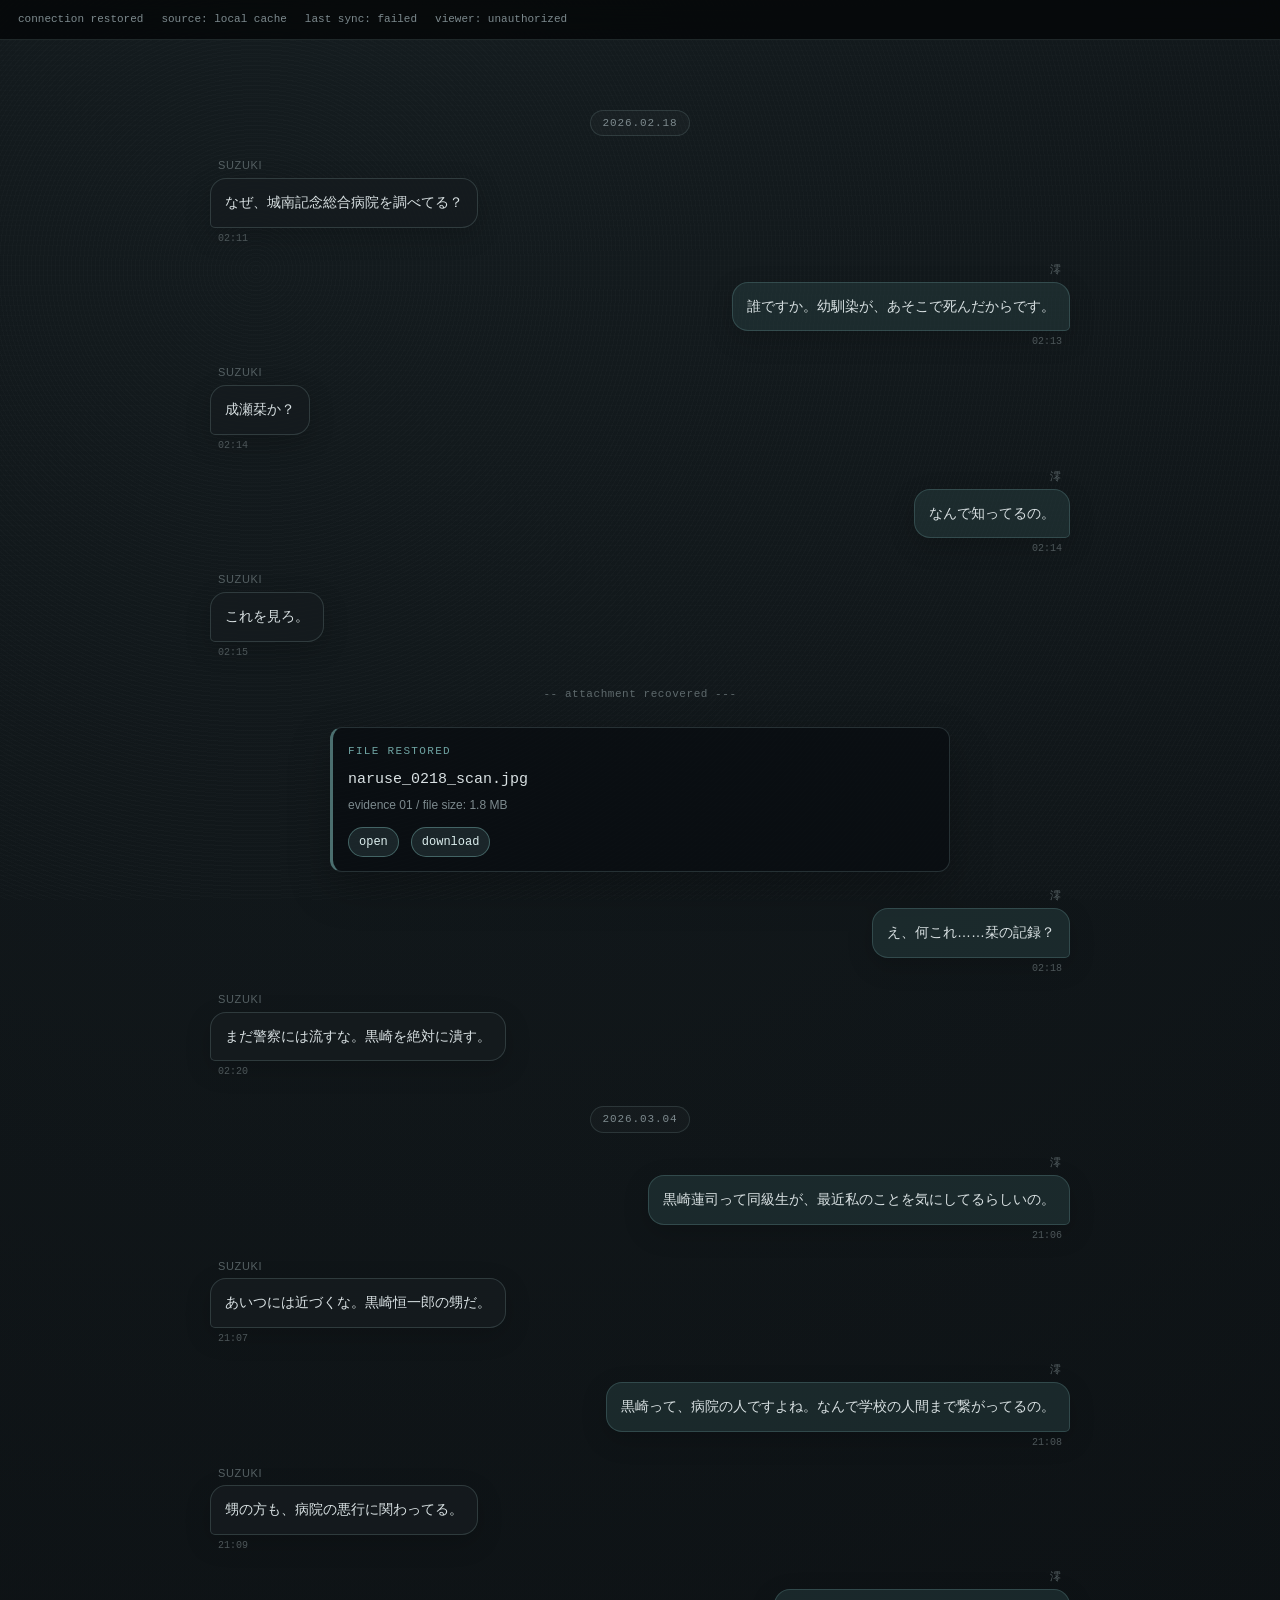
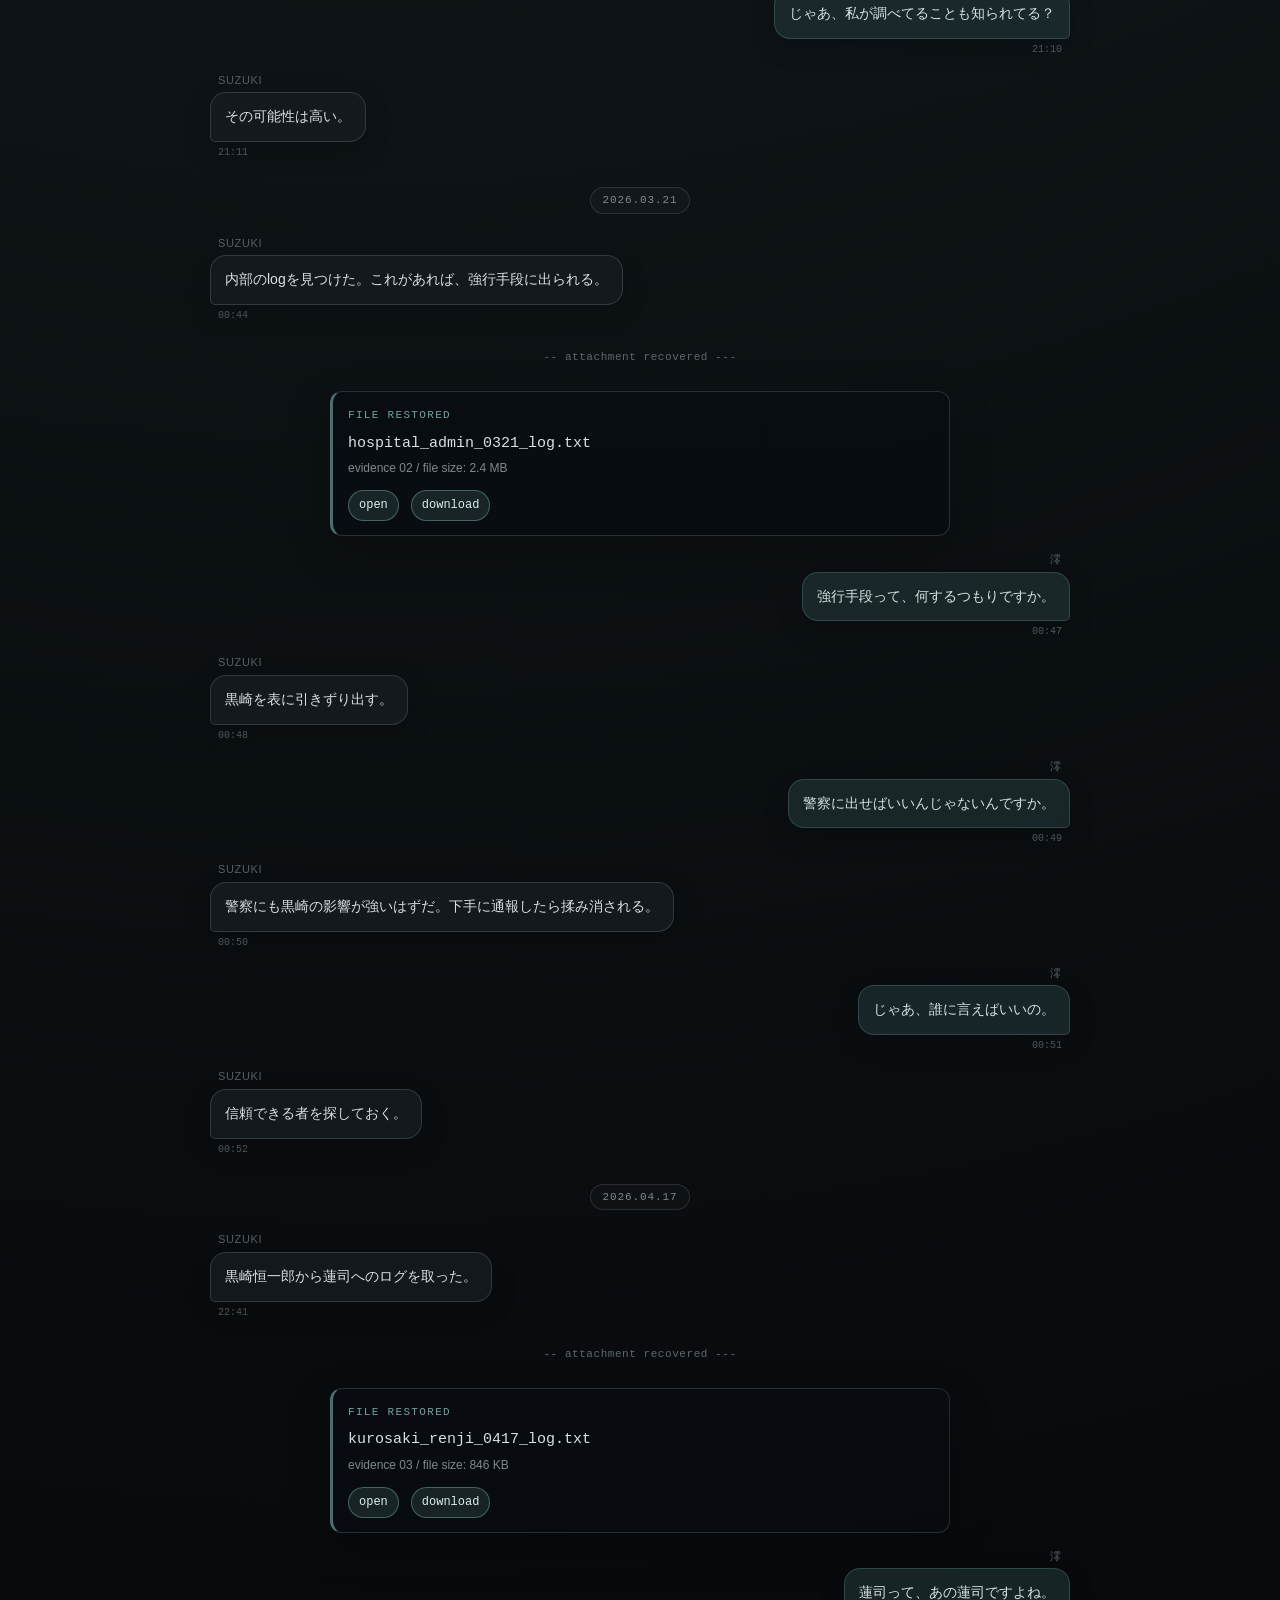
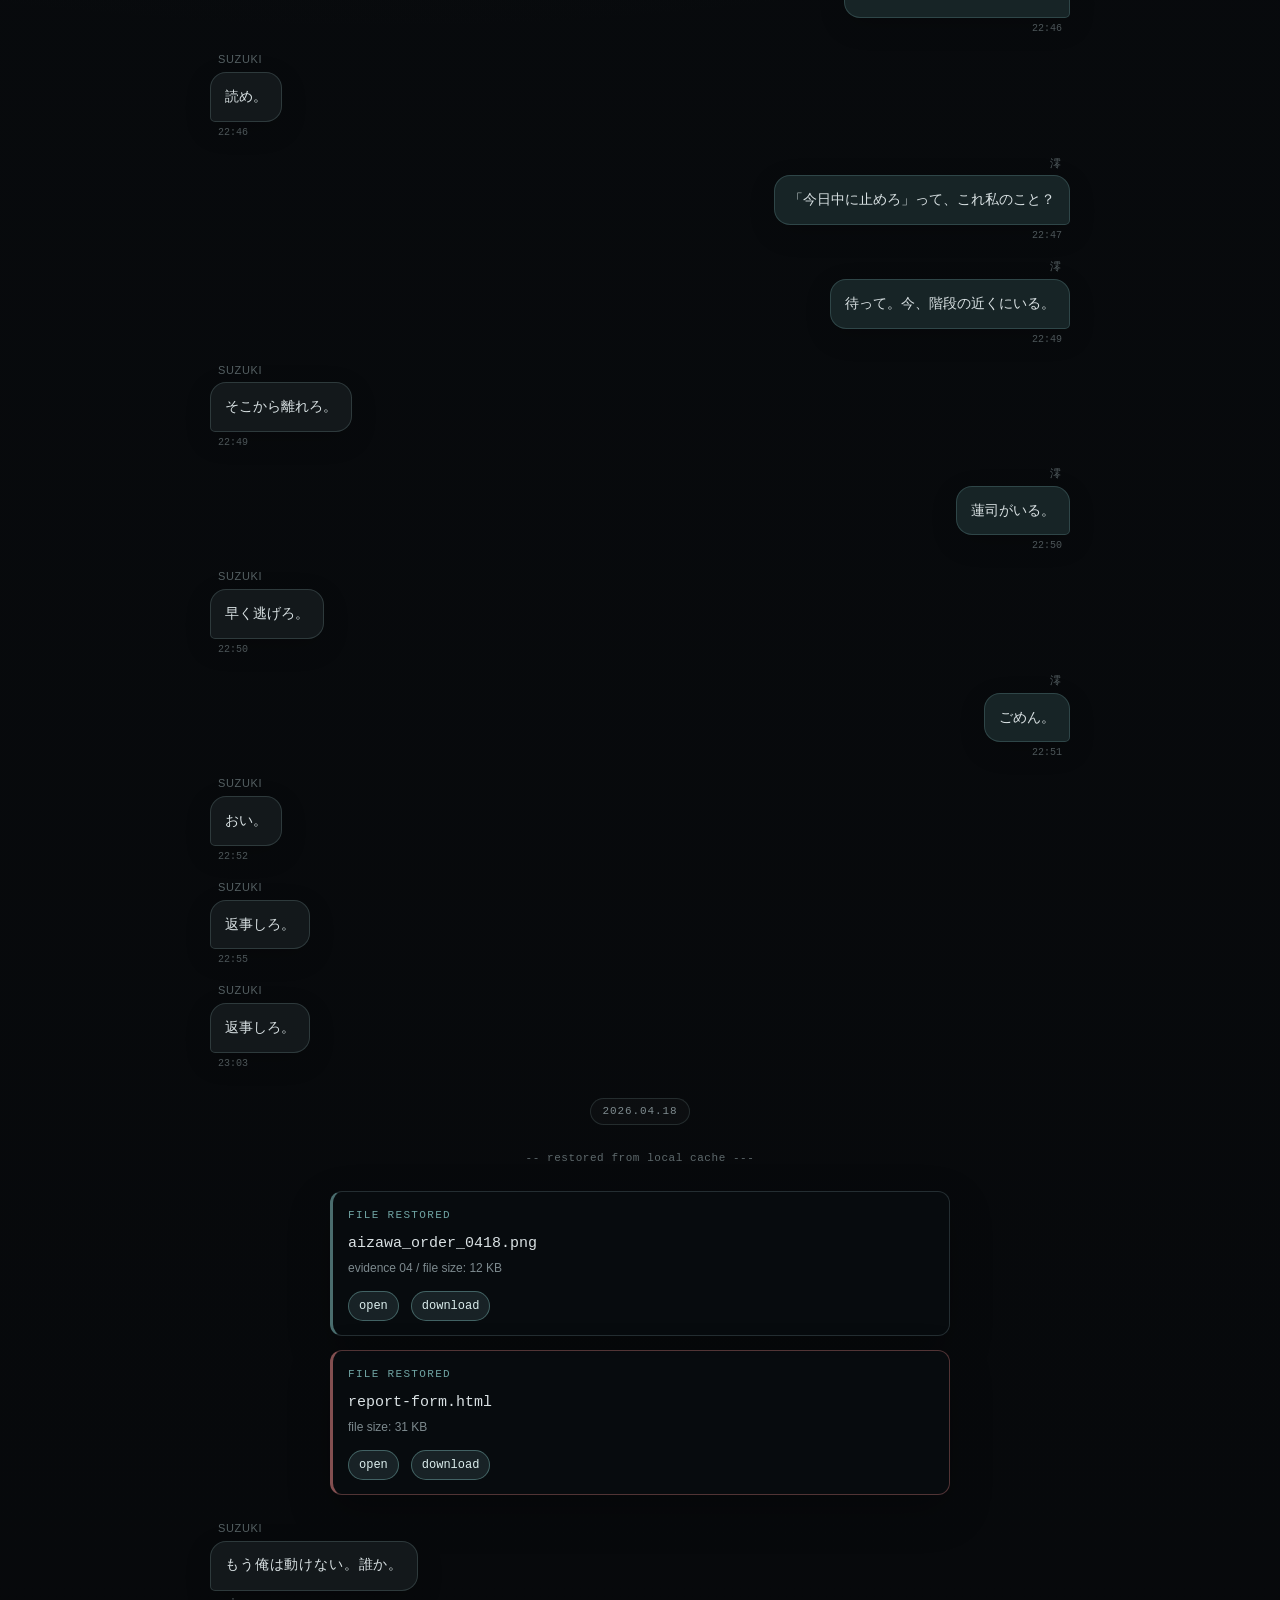
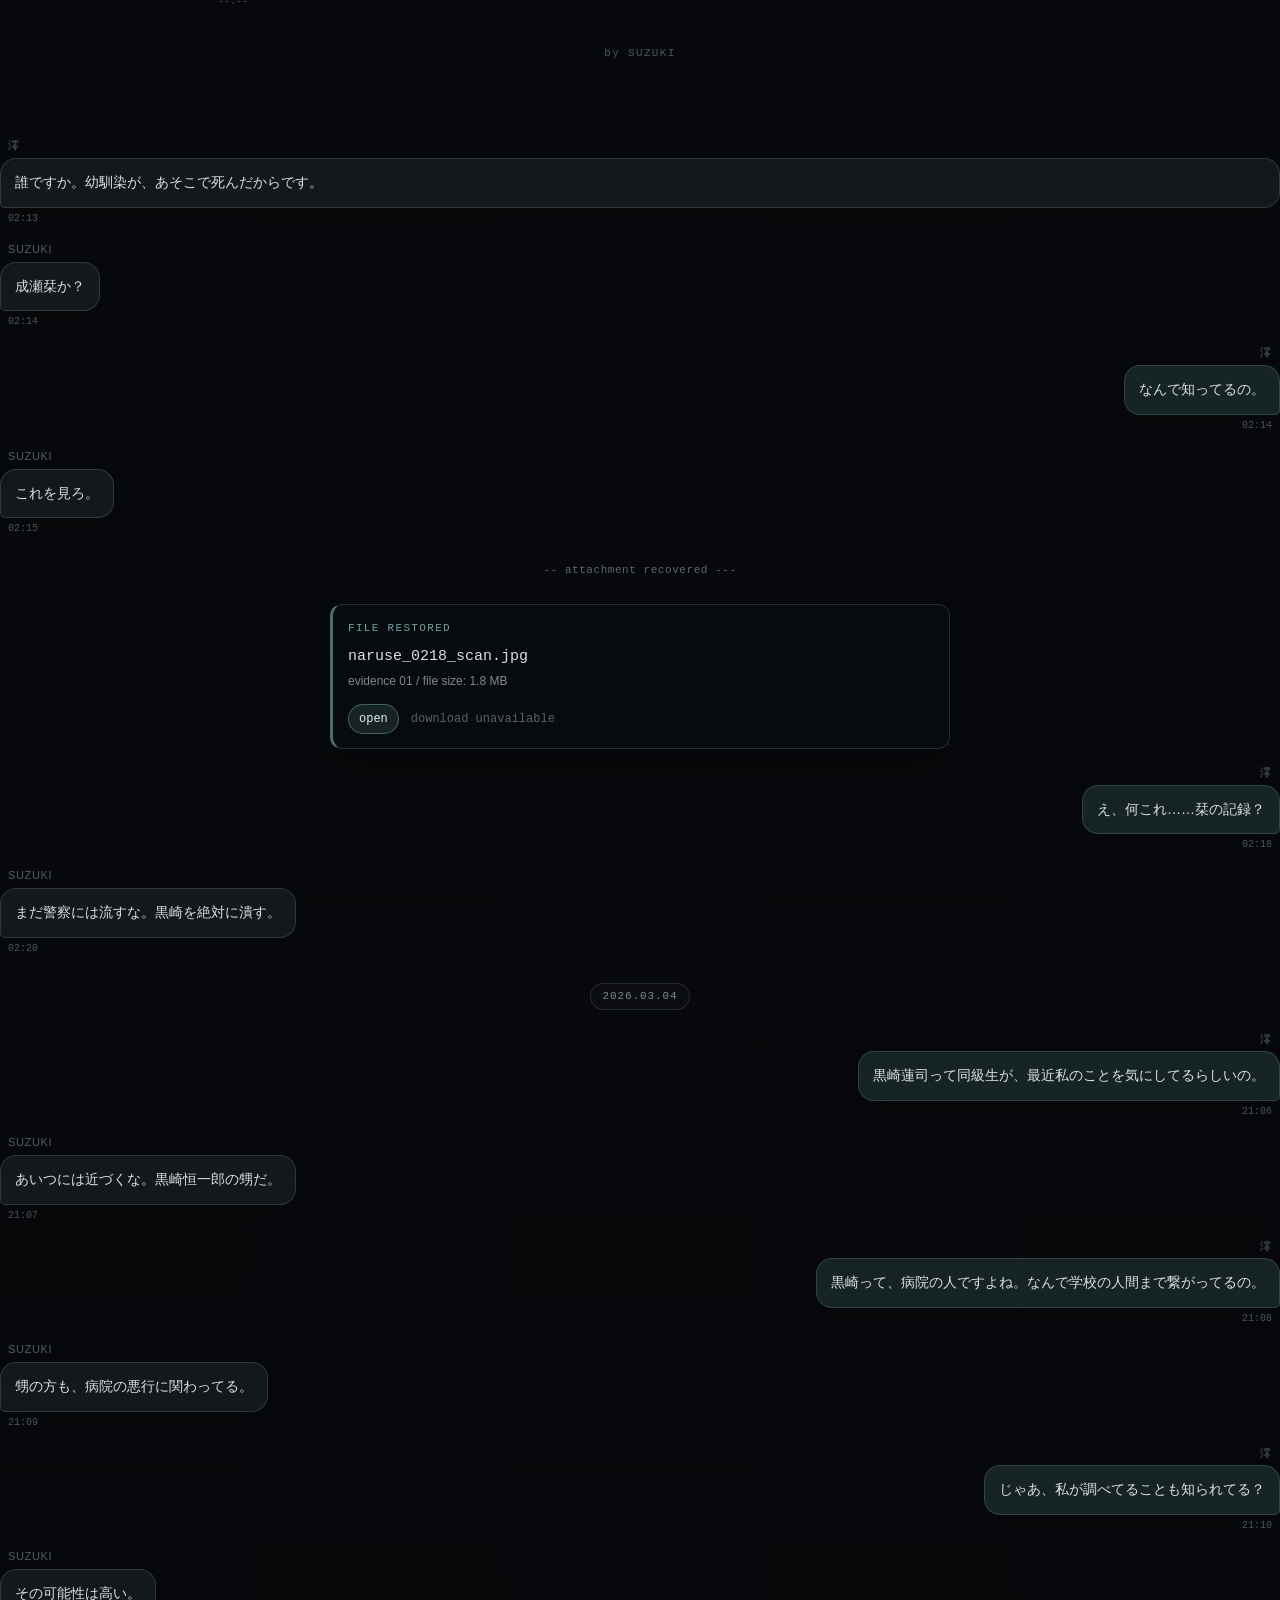
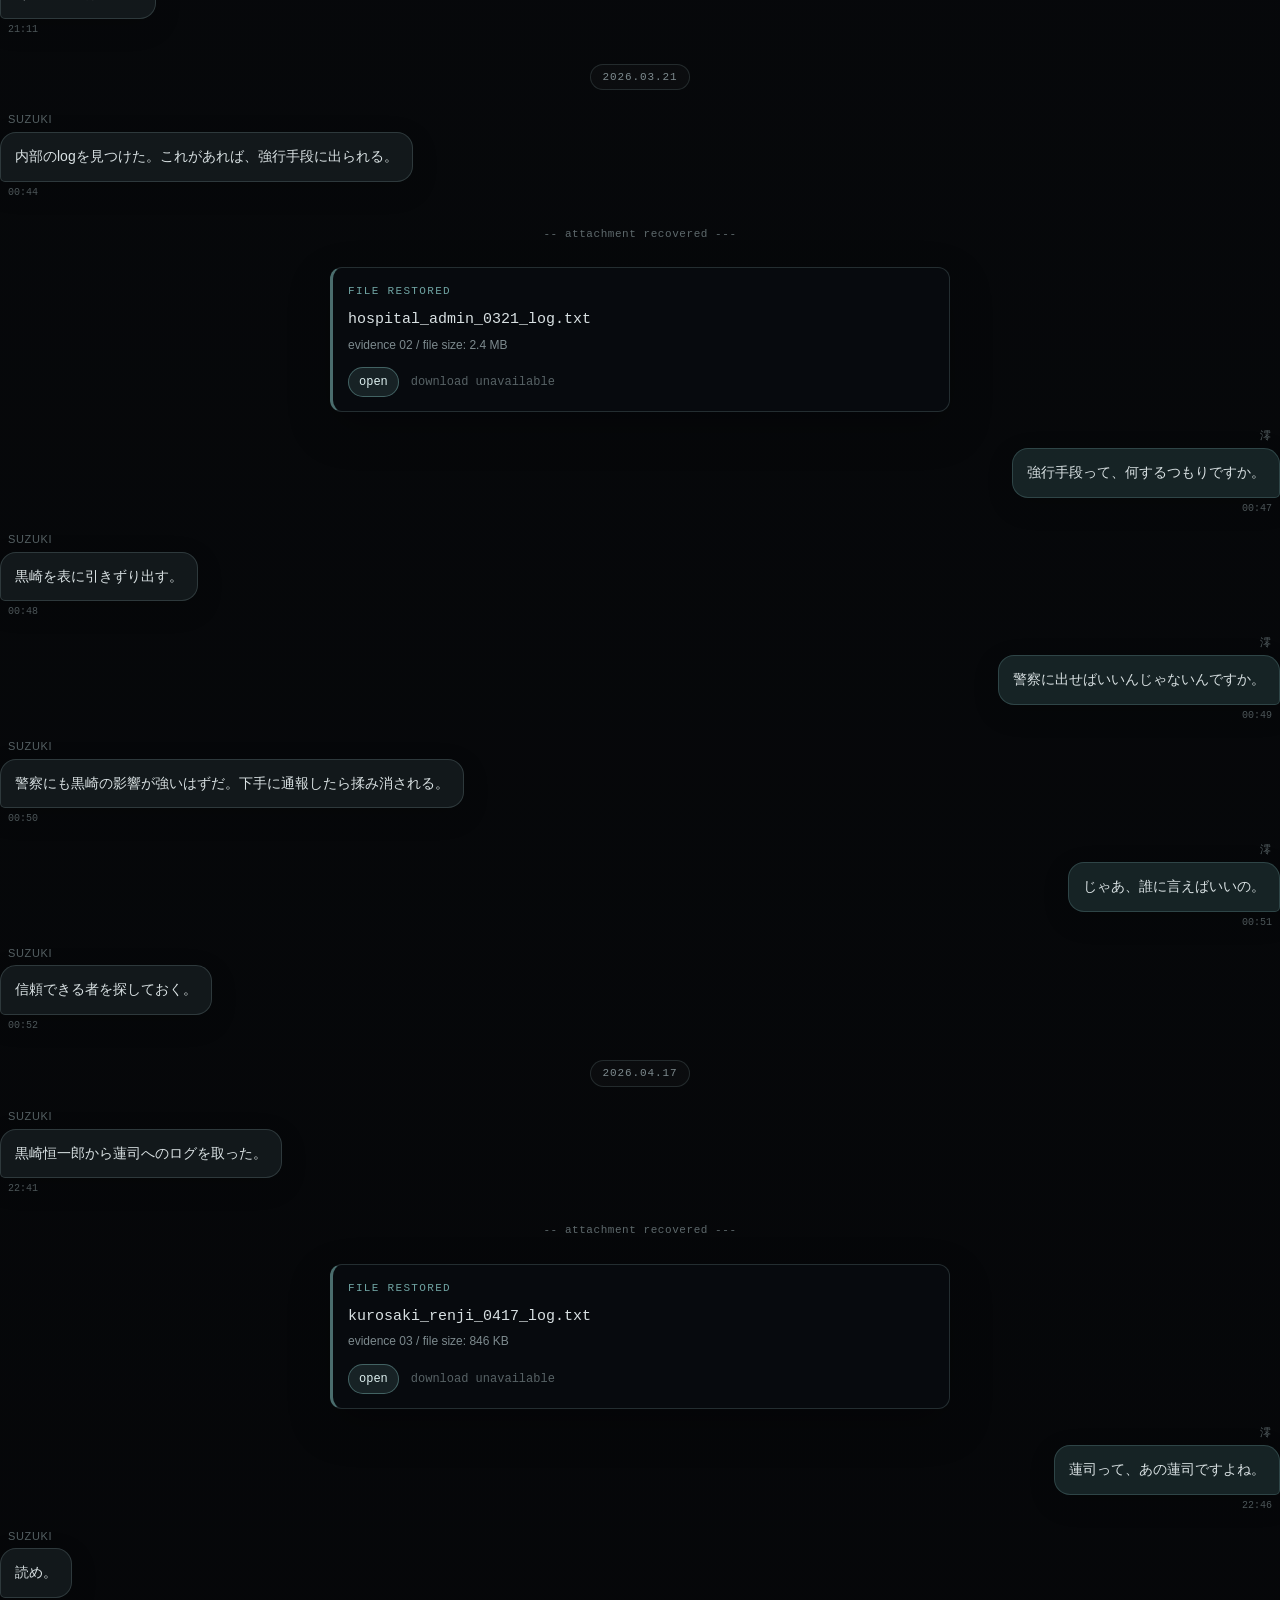
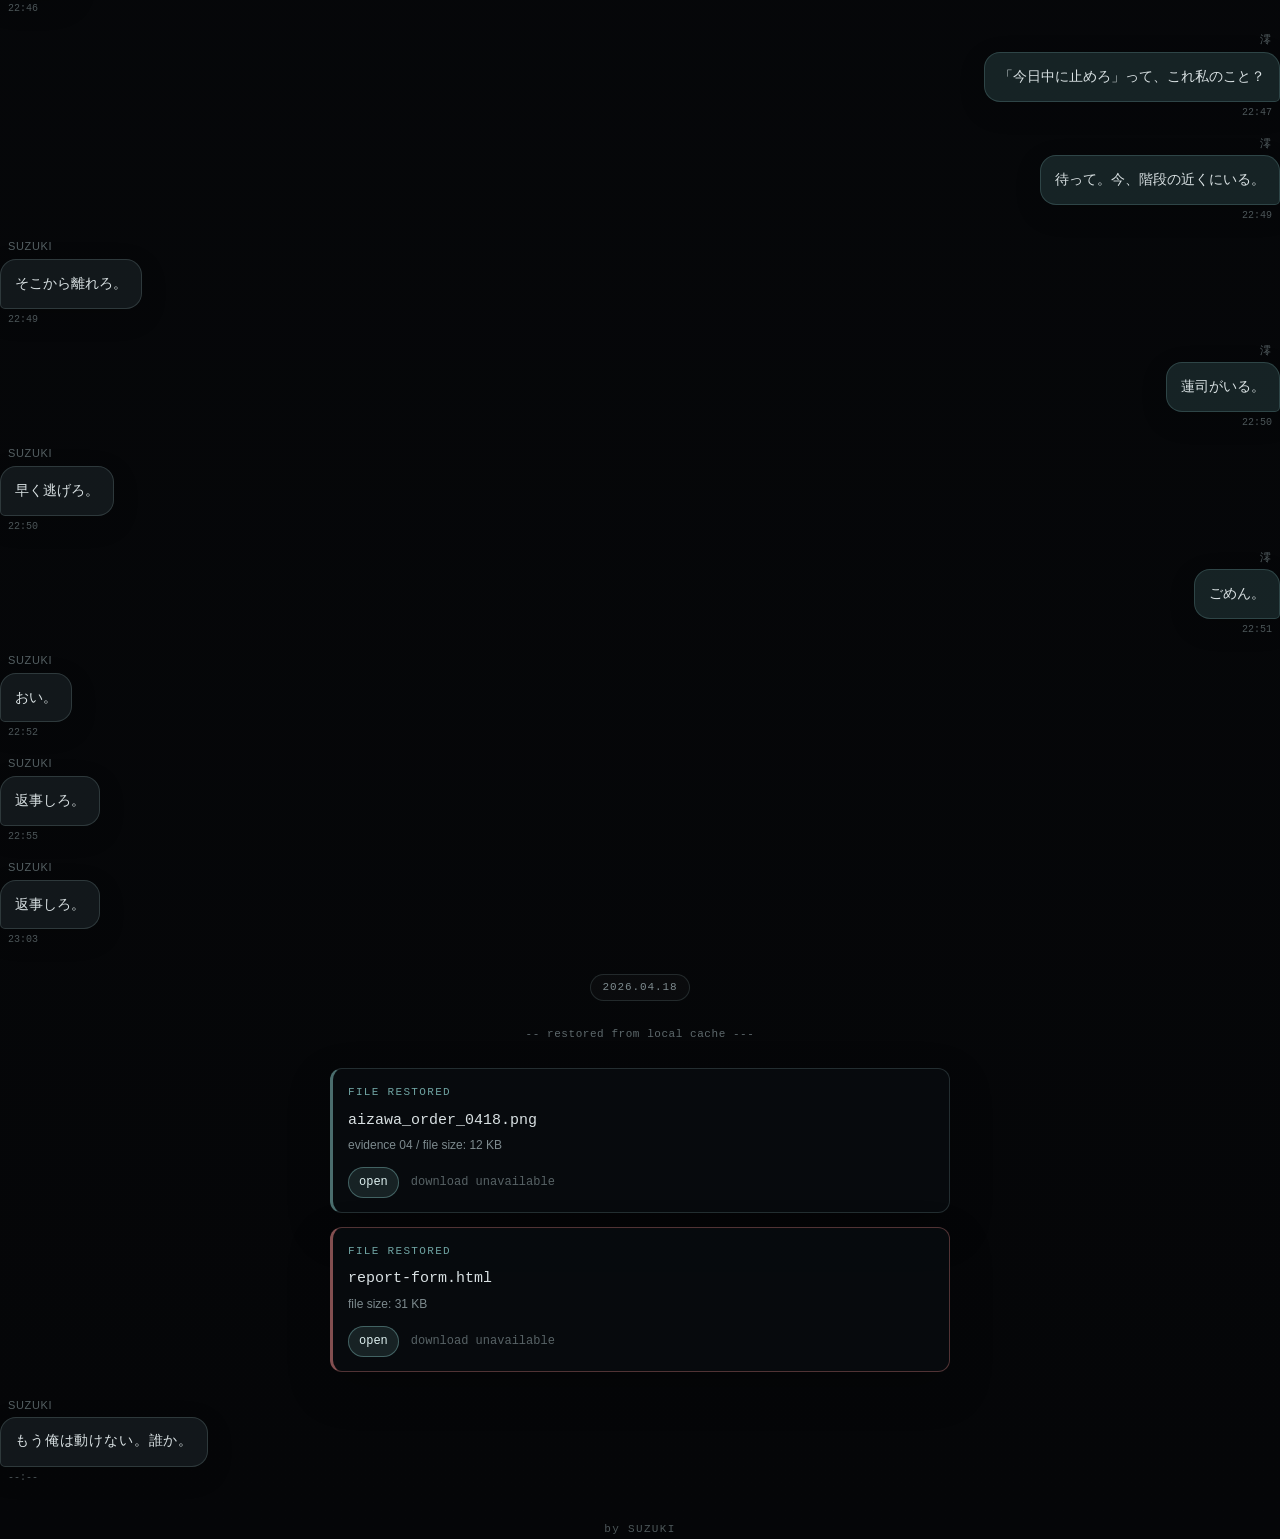
==== index.html @ 86b586b3 "Update link to report-form.html to external URL" ====
<!DOCTYPE html>
<html lang="ja">
<head>
  <meta charset="UTF-8" />
  <meta name="viewport" content="width=device-width, initial-scale=1.0" />
  <title>cache restored</title>
  <meta name="description" content="restored local cache" />
  <link rel="stylesheet" href="./styles.css" />
</head>
<body>
  <div id="boot" class="boot-screen">
    <div class="boot-text">connection restored</div>
  </div>

  <div class="scanline"></div>
  <div class="noise"></div>

  <header class="status-bar">
    <div>connection restored</div>
    <div>source: local cache</div>
    <div>last sync: failed</div>
    <div>viewer: unauthorized</div>
  </header>

  <main class="chat-shell">
    <section class="chat-feed">

      <div class="date-tag">2026.02.18</div>

      <div class="msg left">
        <div class="name">SUZUKI</div>
        <div class="bubble">なぜ、城南記念総合病院を調べてる？</div>
        <div class="time">02:11</div>
      </div>

      <div class="msg right">
        <div class="name">澪</div>
        <div class="bubble">誰ですか。幼馴染が、あそこで死んだからです。</div>
        <div class="time">02:13</div>
      </div>

      <div class="msg left">
        <div class="name">SUZUKI</div>
        <div class="bubble">成瀬栞か？</div>
        <div class="time">02:14</div>
      </div>

      <div class="msg right">
        <div class="name">澪</div>
        <div class="bubble">なんで知ってるの。</div>
        <div class="time">02:14</div>
      </div>

      <div class="msg left">
        <div class="name">SUZUKI</div>
        <div class="bubble">これを見ろ。</div>
        <div class="time">02:15</div>
      </div>

      <div class="system-fragment">-- attachment recovered ---</div>

      <div class="file-card important">
        <div class="file-label">FILE RESTORED</div>
        <div class="file-name">naruse_0218_scan.jpg</div>
        <div class="file-meta">evidence 01 / file size: 1.8 MB</div>
        <div class="file-actions">
          <a href="./naruse-record.html.png" target="_blank" rel="noopener noreferrer">open</a>
          <a href="./naruse-record.html.png" download>download</a>
        </div>
      </div>

      <div class="msg right">
        <div class="name">澪</div>
        <div class="bubble">え、何これ……栞の記録？</div>
        <div class="time">02:18</div>
      </div>

      <div class="msg left">
        <div class="name">SUZUKI</div>
        <div class="bubble">まだ警察には流すな。黒崎を絶対に潰す。</div>
        <div class="time">02:20</div>
      </div>

      <div class="date-tag">2026.03.04</div>

      <div class="msg right">
        <div class="name">澪</div>
        <div class="bubble">黒崎蓮司って同級生が、最近私のことを気にしてるらしいの。</div>
        <div class="time">21:06</div>
      </div>

      <div class="msg left">
        <div class="name">SUZUKI</div>
        <div class="bubble">あいつには近づくな。黒崎恒一郎の甥だ。</div>
        <div class="time">21:07</div>
      </div>

      <div class="msg right">
        <div class="name">澪</div>
        <div class="bubble">黒崎って、病院の人ですよね。なんで学校の人間まで繋がってるの。</div>
        <div class="time">21:08</div>
      </div>

      <div class="msg left">
        <div class="name">SUZUKI</div>
        <div class="bubble">甥の方も、病院の悪行に関わってる。</div>
        <div class="time">21:09</div>
      </div>

      <div class="msg right">
        <div class="name">澪</div>
        <div class="bubble">じゃあ、私が調べてることも知られてる？</div>
        <div class="time">21:10</div>
      </div>

      <div class="msg left">
        <div class="name">SUZUKI</div>
        <div class="bubble">その可能性は高い。</div>
        <div class="time">21:11</div>
      </div>

      <div class="date-tag">2026.03.21</div>

      <div class="msg left">
        <div class="name">SUZUKI</div>
        <div class="bubble">内部のlogを見つけた。これがあれば、強行手段に出られる。</div>
        <div class="time">00:44</div>
      </div>

      <div class="system-fragment">-- attachment recovered ---</div>

      <div class="file-card important">
        <div class="file-label">FILE RESTORED</div>
        <div class="file-name">hospital_admin_0321_log.txt</div>
        <div class="file-meta">evidence 02 / file size: 2.4 MB</div>
        <div class="file-actions">
          <a href="./hospital-admin-log.html" target="_blank" rel="noopener noreferrer">open</a>
          <a href="./hospital-admin-log.html" download>download</a>
        </div>
      </div>

      <div class="msg right">
        <div class="name">澪</div>
        <div class="bubble">強行手段って、何するつもりですか。</div>
        <div class="time">00:47</div>
      </div>

      <div class="msg left">
        <div class="name">SUZUKI</div>
        <div class="bubble">黒崎を表に引きずり出す。</div>
        <div class="time">00:48</div>
      </div>

      <div class="msg right">
        <div class="name">澪</div>
        <div class="bubble">警察に出せばいいんじゃないんですか。</div>
        <div class="time">00:49</div>
      </div>

      <div class="msg left">
        <div class="name">SUZUKI</div>
        <div class="bubble">警察にも黒崎の影響が強いはずだ。下手に通報したら揉み消される。</div>
        <div class="time">00:50</div>
      </div>

      <div class="msg right">
        <div class="name">澪</div>
        <div class="bubble">じゃあ、誰に言えばいいの。</div>
        <div class="time">00:51</div>
      </div>

      <div class="msg left">
        <div class="name">SUZUKI</div>
        <div class="bubble">信頼できる者を探しておく。</div>
        <div class="time">00:52</div>
      </div>

      <div class="date-tag">2026.04.17</div>

      <div class="msg left">
        <div class="name">SUZUKI</div>
        <div class="bubble">黒崎恒一郎から蓮司へのログを取った。</div>
        <div class="time">22:41</div>
      </div>

      <div class="system-fragment">-- attachment recovered ---</div>

      <div class="file-card important">
        <div class="file-label">FILE RESTORED</div>
        <div class="file-name">kurosaki_renji_0417_log.txt</div>
        <div class="file-meta">evidence 03 / file size: 846 KB</div>
        <div class="file-actions">
          <a href="./renji-chat.html" target="_blank" rel="noopener noreferrer">open</a>
          <a href="./renji-chat.html" download>download</a>
        </div>
      </div>

      <div class="msg right">
        <div class="name">澪</div>
        <div class="bubble">蓮司って、あの蓮司ですよね。</div>
        <div class="time">22:46</div>
      </div>

      <div class="msg left">
        <div class="name">SUZUKI</div>
        <div class="bubble">読め。</div>
        <div class="time">22:46</div>
      </div>

      <div class="msg right">
        <div class="name">澪</div>
        <div class="bubble">「今日中に止めろ」って、これ私のこと？</div>
        <div class="time">22:47</div>
      </div>

      <div class="msg right">
        <div class="name">澪</div>
        <div class="bubble">待って。今、階段の近くにいる。</div>
        <div class="time">22:49</div>
      </div>

      <div class="msg left">
        <div class="name">SUZUKI</div>
        <div class="bubble">そこから離れろ。</div>
        <div class="time">22:49</div>
      </div>

      <div class="msg right">
        <div class="name">澪</div>
        <div class="bubble">蓮司がいる。</div>
        <div class="time">22:50</div>
      </div>

      <div class="msg left">
        <div class="name">SUZUKI</div>
        <div class="bubble">早く逃げろ。</div>
        <div class="time">22:50</div>
      </div>

      <div class="msg right">
        <div class="name">澪</div>
        <div class="bubble">ごめん。</div>
        <div class="time">22:51</div>
      </div>

      <div class="msg left">
        <div class="name">SUZUKI</div>
        <div class="bubble">おい。</div>
        <div class="time">22:52</div>
      </div>

      <div class="msg left">
        <div class="name">SUZUKI</div>
        <div class="bubble">返事しろ。</div>
        <div class="time">22:55</div>
      </div>

      <div class="msg left">
        <div class="name">SUZUKI</div>
        <div class="bubble">返事しろ。</div>
        <div class="time">23:03</div>
      </div>

      <div class="date-tag">2026.04.18</div>

      <div class="system-fragment">-- restored from local cache ---</div>

      <div class="file-card important">
        <div class="file-label">FILE RESTORED</div>
        <div class="file-name">aizawa_order_0418.png</div>
        <div class="file-meta">evidence 04 / file size: 12 KB</div>
        <div class="file-actions">
          <a href="./aizawa-note.png" target="_blank" rel="noopener noreferrer">open</a>
          <a href="./aizawa-note.png" download>download</a>
        </div>
      </div>

      <div class="file-card final">
        <div class="file-label">FILE RESTORED</div>
        <div class="file-name">report-form.html</div>
        <div class="file-meta">file size: 31 KB</div>
        <div class="file-actions">
          <a href="./report-form.html" target="_blank" rel="noopener noreferrer">open</a>
          <a href="./report-form.html" download>download</a>
        </div>
      </div>

      <div class="msg left last">
        <div class="name">SUZUKI</div>
        <div class="bubble mono">もう俺は動けない。誰か。</div>
        <div class="time">--:--</div>
      </div>

      <div class="signature">by SUZUKI</div>
    </section>
  </main>

  <script src="./script.js"></script>
</body>
</html>        <div class="name">澪</div>
        <div class="bubble">誰ですか。幼馴染が、あそこで死んだからです。</div>
        <div class="time">02:13</div>
      </div>

      <div class="msg left">
        <div class="name">SUZUKI</div>
        <div class="bubble">成瀬栞か？</div>
        <div class="time">02:14</div>
      </div>

      <div class="msg right">
        <div class="name">澪</div>
        <div class="bubble">なんで知ってるの。</div>
        <div class="time">02:14</div>
      </div>

      <div class="msg left">
        <div class="name">SUZUKI</div>
        <div class="bubble">これを見ろ。</div>
        <div class="time">02:15</div>
      </div>

      <div class="system-fragment">-- attachment recovered ---</div>

      <div class="file-card important">
        <div class="file-label">FILE RESTORED</div>
        <div class="file-name">naruse_0218_scan.jpg</div>
        <div class="file-meta">evidence 01 / file size: 1.8 MB</div>
        <div class="file-actions">
          <a href="./naruse-record.html.png">open</a>
          <span>download unavailable</span>
        </div>
      </div>

      <div class="msg right">
        <div class="name">澪</div>
        <div class="bubble">え、何これ……栞の記録？</div>
        <div class="time">02:18</div>
      </div>

      <div class="msg left">
        <div class="name">SUZUKI</div>
        <div class="bubble">まだ警察には流すな。黒崎を絶対に潰す。</div>
        <div class="time">02:20</div>
      </div>

      <div class="date-tag">2026.03.04</div>

      <div class="msg right">
        <div class="name">澪</div>
        <div class="bubble">黒崎蓮司って同級生が、最近私のことを気にしてるらしいの。</div>
        <div class="time">21:06</div>
      </div>

      <div class="msg left">
        <div class="name">SUZUKI</div>
        <div class="bubble">あいつには近づくな。黒崎恒一郎の甥だ。</div>
        <div class="time">21:07</div>
      </div>

      <div class="msg right">
        <div class="name">澪</div>
        <div class="bubble">黒崎って、病院の人ですよね。なんで学校の人間まで繋がってるの。</div>
        <div class="time">21:08</div>
      </div>

      <div class="msg left">
        <div class="name">SUZUKI</div>
        <div class="bubble">甥の方も、病院の悪行に関わってる。</div>
        <div class="time">21:09</div>
      </div>

      <div class="msg right">
        <div class="name">澪</div>
        <div class="bubble">じゃあ、私が調べてることも知られてる？</div>
        <div class="time">21:10</div>
      </div>

      <div class="msg left">
        <div class="name">SUZUKI</div>
        <div class="bubble">その可能性は高い。</div>
        <div class="time">21:11</div>
      </div>

      <div class="date-tag">2026.03.21</div>

      <div class="msg left">
        <div class="name">SUZUKI</div>
        <div class="bubble">内部のlogを見つけた。これがあれば、強行手段に出られる。</div>
        <div class="time">00:44</div>
      </div>

      <div class="system-fragment">-- attachment recovered ---</div>

      <div class="file-card important">
        <div class="file-label">FILE RESTORED</div>
        <div class="file-name">hospital_admin_0321_log.txt</div>
        <div class="file-meta">evidence 02 / file size: 2.4 MB</div>
        <div class="file-actions">
          <a href="./hospital-admin-log.html">open</a>
          <span>download unavailable</span>
        </div>
      </div>

      <div class="msg right">
        <div class="name">澪</div>
        <div class="bubble">強行手段って、何するつもりですか。</div>
        <div class="time">00:47</div>
      </div>

      <div class="msg left">
        <div class="name">SUZUKI</div>
        <div class="bubble">黒崎を表に引きずり出す。</div>
        <div class="time">00:48</div>
      </div>

      <div class="msg right">
        <div class="name">澪</div>
        <div class="bubble">警察に出せばいいんじゃないんですか。</div>
        <div class="time">00:49</div>
      </div>

      <div class="msg left">
        <div class="name">SUZUKI</div>
        <div class="bubble">警察にも黒崎の影響が強いはずだ。下手に通報したら揉み消される。</div>
        <div class="time">00:50</div>
      </div>

      <div class="msg right">
        <div class="name">澪</div>
        <div class="bubble">じゃあ、誰に言えばいいの。</div>
        <div class="time">00:51</div>
      </div>

      <div class="msg left">
        <div class="name">SUZUKI</div>
        <div class="bubble">信頼できる者を探しておく。</div>
        <div class="time">00:52</div>
      </div>

      <div class="date-tag">2026.04.17</div>

      <div class="msg left">
        <div class="name">SUZUKI</div>
        <div class="bubble">黒崎恒一郎から蓮司へのログを取った。</div>
        <div class="time">22:41</div>
      </div>

      <div class="system-fragment">-- attachment recovered ---</div>

      <div class="file-card important">
        <div class="file-label">FILE RESTORED</div>
        <div class="file-name">kurosaki_renji_0417_log.txt</div>
        <div class="file-meta">evidence 03 / file size: 846 KB</div>
        <div class="file-actions">
          <a href="./renji-chat.html">open</a>
          <span>download unavailable</span>
        </div>
      </div>


      <div class="msg right">
        <div class="name">澪</div>
        <div class="bubble">蓮司って、あの蓮司ですよね。</div>
        <div class="time">22:46</div>
      </div>

      <div class="msg left">
        <div class="name">SUZUKI</div>
        <div class="bubble">読め。</div>
        <div class="time">22:46</div>
      </div>

      <div class="msg right">
        <div class="name">澪</div>
        <div class="bubble">「今日中に止めろ」って、これ私のこと？</div>
        <div class="time">22:47</div>
      </div>

      <div class="msg right">
        <div class="name">澪</div>
        <div class="bubble">待って。今、階段の近くにいる。</div>
        <div class="time">22:49</div>
      </div>

      <div class="msg left">
        <div class="name">SUZUKI</div>
        <div class="bubble">そこから離れろ。</div>
        <div class="time">22:49</div>
      </div>

      <div class="msg right">
        <div class="name">澪</div>
        <div class="bubble">蓮司がいる。</div>
        <div class="time">22:50</div>
      </div>

      <div class="msg left">
        <div class="name">SUZUKI</div>
        <div class="bubble">早く逃げろ。</div>
        <div class="time">22:50</div>
      </div>

      <div class="msg right">
        <div class="name">澪</div>
        <div class="bubble">ごめん。</div>
        <div class="time">22:51</div>
      </div>

      <div class="msg left">
        <div class="name">SUZUKI</div>
        <div class="bubble">おい。</div>
        <div class="time">22:52</div>
      </div>

      <div class="msg left">
        <div class="name">SUZUKI</div>
        <div class="bubble">返事しろ。</div>
        <div class="time">22:55</div>
      </div>

      <div class="msg left">
        <div class="name">SUZUKI</div>
        <div class="bubble">返事しろ。</div>
        <div class="time">23:03</div>
      </div>

      <div class="date-tag">2026.04.18</div>

      <div class="system-fragment">-- restored from local cache ---</div>

      <div class="file-card important">
        <div class="file-label">FILE RESTORED</div>
        <div class="file-name">aizawa_order_0418.png</div>
        <div class="file-meta">evidence 04 / file size: 12 KB</div>
        <div class="file-actions">
          <a href="./aizawa-note.png">open</a>
          <span>download unavailable</span>
        </div>
      </div>

      <div class="file-card final">
        <div class="file-label">FILE RESTORED</div>
        <div class="file-name">report-form.html</div>
        <div class="file-meta">file size: 31 KB</div>
        <div class="file-actions">
          <a href="https://bordover.netlify.app">open</a>
          <span>download unavailable</span>
        </div>
      </div>

      <div class="msg left last">
        <div class="name">SUZUKI</div>
        <div class="bubble mono">もう俺は動けない。誰か。</div>
        <div class="time">--:--</div>
      </div>

      <div class="signature">by SUZUKI</div>
    </section>
  </main>

  <script src="./script.js"></script>
</body>
</html>
---- styles.css ----
:root {
  --bg: #07090b;
  --panel: rgba(14, 18, 22, 0.78);
  --line: rgba(147, 176, 178, 0.22);
  --text: #d9e1e3;
  --muted: #7d8a8e;
  --dim: #566164;
  --accent: #6fa3a2;
  --accent-soft: rgba(111, 163, 162, 0.16);
  --danger: #b46b6b;
}

* {
  box-sizing: border-box;
}

html {
  background: var(--bg);
}

body {
  margin: 0;
  min-height: 100vh;
  color: var(--text);
  background:
    radial-gradient(circle at 30% 0%, rgba(66, 92, 96, 0.2), transparent 34%),
    linear-gradient(180deg, #090c0f 0%, #050608 100%);
  font-family: -apple-system, BlinkMacSystemFont, "Hiragino Kaku Gothic ProN", "Yu Gothic", "Noto Sans JP", sans-serif;
  line-height: 1.7;
  overflow-x: hidden;
}

body::before {
  content: "";
  position: fixed;
  inset: 0;
  pointer-events: none;
  opacity: 0.06;
  background-image:
    linear-gradient(rgba(255,255,255,0.06) 1px, transparent 1px),
    linear-gradient(90deg, rgba(255,255,255,0.04) 1px, transparent 1px);
  background-size: 3px 3px;
  z-index: 1;
}

.noise {
  position: fixed;
  inset: 0;
  pointer-events: none;
  z-index: 2;
  opacity: 0.08;
  background:
    repeating-radial-gradient(circle at 20% 30%, rgba(255,255,255,0.12) 0 1px, transparent 1px 4px);
  mix-blend-mode: screen;
}

.scanline {
  position: fixed;
  inset: 0;
  pointer-events: none;
  z-index: 3;
  background: repeating-linear-gradient(
    to bottom,
    rgba(255,255,255,0.03) 0px,
    rgba(255,255,255,0.03) 1px,
    transparent 1px,
    transparent 5px
  );
  opacity: 0.35;
}

.boot-screen {
  position: fixed;
  inset: 0;
  z-index: 20;
  display: grid;
  place-items: center;
  background: #050607;
  transition: opacity 0.8s ease, visibility 0.8s ease;
}

.boot-screen.hide {
  opacity: 0;
  visibility: hidden;
}

.boot-text {
  font-family: ui-monospace, SFMono-Regular, Menlo, Consolas, monospace;
  color: var(--accent);
  letter-spacing: 0.12em;
  font-size: 13px;
  text-transform: lowercase;
  animation: flicker 1s infinite;
}

@keyframes flicker {
  0%, 100% { opacity: 0.95; }
  42% { opacity: 0.38; }
  47% { opacity: 0.8; }
  61% { opacity: 0.22; }
}

.status-bar {
  position: sticky;
  top: 0;
  z-index: 10;
  display: grid;
  grid-template-columns: repeat(4, max-content);
  gap: 18px;
  padding: 10px 18px;
  border-bottom: 1px solid rgba(147, 176, 178, 0.18);
  background: rgba(5, 7, 9, 0.86);
  backdrop-filter: blur(10px);
  color: var(--muted);
  font-family: ui-monospace, SFMono-Regular, Menlo, Consolas, monospace;
  font-size: 11px;
  white-space: nowrap;
  overflow-x: auto;
}

.chat-shell {
  position: relative;
  z-index: 5;
  width: min(860px, calc(100% - 28px));
  margin: 0 auto;
  padding: 26px 0 56px;
}

.chat-feed {
  padding: 18px 0;
}

.date-tag {
  width: fit-content;
  margin: 26px auto 20px;
  padding: 3px 12px;
  border: 1px solid rgba(147, 176, 178, 0.18);
  border-radius: 999px;
  color: var(--muted);
  background: rgba(255,255,255,0.025);
  font-family: ui-monospace, SFMono-Regular, Menlo, Consolas, monospace;
  font-size: 11px;
  letter-spacing: 0.08em;
}

.msg {
  max-width: 72%;
  margin: 13px 0;
  display: flex;
  flex-direction: column;
}

.msg.left {
  align-items: flex-start;
  margin-right: auto;
}

.msg.right {
  align-items: flex-end;
  margin-left: auto;
}

.name {
  margin: 0 8px 3px;
  color: var(--dim);
  font-size: 11px;
  letter-spacing: 0.06em;
}

.bubble {
  padding: 12px 14px;
  border: 1px solid var(--line);
  background: rgba(22, 27, 31, 0.86);
  border-radius: 16px 16px 16px 5px;
  box-shadow: 0 8px 26px rgba(0,0,0,0.18);
  font-size: 14px;
}

.msg.right .bubble {
  border-color: rgba(111, 163, 162, 0.27);
  background: rgba(37, 60, 62, 0.54);
  border-radius: 16px 16px 5px 16px;
}

.time {
  margin: 2px 8px 0;
  color: #4c5558;
  font-family: ui-monospace, SFMono-Regular, Menlo, Consolas, monospace;
  font-size: 10px;
}

.mono {
  font-family: ui-monospace, SFMono-Regular, Menlo, Consolas, monospace;
  letter-spacing: 0.06em;
}

.system-fragment {
  margin: 24px auto;
  color: #5e696c;
  text-align: center;
  font-family: ui-monospace, SFMono-Regular, Menlo, Consolas, monospace;
  font-size: 11px;
  letter-spacing: 0.05em;
}

.file-card,
.link-card,
.recovered-log {
  width: min(620px, 100%);
  margin: 14px auto;
  border: 1px solid rgba(147, 176, 178, 0.22);
  background: rgba(9, 13, 16, 0.76);
  box-shadow: 0 16px 42px rgba(0,0,0,0.25);
}

.file-card {
  padding: 14px 15px;
  border-radius: 12px;
  transition: border-color 0.2s ease, box-shadow 0.2s ease, transform 0.2s ease;
}

.file-card:hover {
  transform: translateY(-1px);
  border-color: rgba(111, 163, 162, 0.55);
  box-shadow: 0 0 22px rgba(111, 163, 162, 0.14), 0 16px 42px rgba(0,0,0,0.3);
}

.file-card.important {
  border-left: 3px solid rgba(111, 163, 162, 0.65);
}

.file-card.final {
  border-color: rgba(180, 107, 107, 0.44);
  border-left: 3px solid rgba(180, 107, 107, 0.72);
}

.file-label {
  color: var(--accent);
  font-family: ui-monospace, SFMono-Regular, Menlo, Consolas, monospace;
  font-size: 11px;
  letter-spacing: 0.12em;
}

.file-name {
  margin-top: 6px;
  color: var(--text);
  font-family: ui-monospace, SFMono-Regular, Menlo, Consolas, monospace;
  font-size: 15px;
}

.file-meta {
  margin-top: 2px;
  color: var(--muted);
  font-size: 12px;
}

.file-actions {
  display: flex;
  align-items: center;
  gap: 12px;
  margin-top: 12px;
  font-family: ui-monospace, SFMono-Regular, Menlo, Consolas, monospace;
  font-size: 12px;
}

.file-actions a {
  color: #dceeee;
  text-decoration: none;
  padding: 4px 10px;
  border: 1px solid rgba(111, 163, 162, 0.5);
  background: var(--accent-soft);
  border-radius: 999px;
}

.file-actions span {
  color: #586366;
}

.link-card {
  padding: 12px 14px;
  border-radius: 10px;
}

.link-label {
  color: var(--dim);
  font-family: ui-monospace, SFMono-Regular, Menlo, Consolas, monospace;
  font-size: 11px;
}

.link-card a {
  color: #a9c7c7;
  text-decoration: none;
  word-break: break-all;
  font-family: ui-monospace, SFMono-Regular, Menlo, Consolas, monospace;
  font-size: 13px;
}

.link-card a:hover {
  text-decoration: underline;
}

.recovered-log {
  border-radius: 8px;
  overflow: hidden;
}

.log-title {
  padding: 10px 13px;
  border-bottom: 1px solid rgba(147, 176, 178, 0.16);
  color: var(--muted);
  background: rgba(255,255,255,0.025);
  font-family: ui-monospace, SFMono-Regular, Menlo, Consolas, monospace;
  font-size: 12px;
}

.recovered-log pre {
  margin: 0;
  padding: 14px;
  overflow-x: auto;
  white-space: pre-wrap;
  color: #c8d0d2;
  font-family: ui-monospace, SFMono-Regular, Menlo, Consolas, "Hiragino Kaku Gothic ProN", monospace;
  font-size: 12px;
  line-height: 1.75;
}

.signature {
  margin: 34px 0 0;
  text-align: center;
  color: #4d5759;
  font-family: ui-monospace, SFMono-Regular, Menlo, Consolas, monospace;
  font-size: 11px;
  letter-spacing: 0.12em;
}

.last {
  margin-top: 24px;
}

@media (max-width: 640px) {
  .status-bar {
    grid-template-columns: repeat(4, max-content);
    gap: 14px;
    padding: 9px 12px;
    font-size: 10px;
  }

  .chat-shell {
    width: min(100% - 18px, 860px);
    padding-top: 16px;
  }

  .msg {
    max-width: 86%;
  }

  .bubble {
    font-size: 13px;
    padding: 11px 12px;
  }

  .file-card,
  .link-card,
  .recovered-log {
    width: 100%;
  }

  .recovered-log pre {
    font-size: 11px;
  }
}
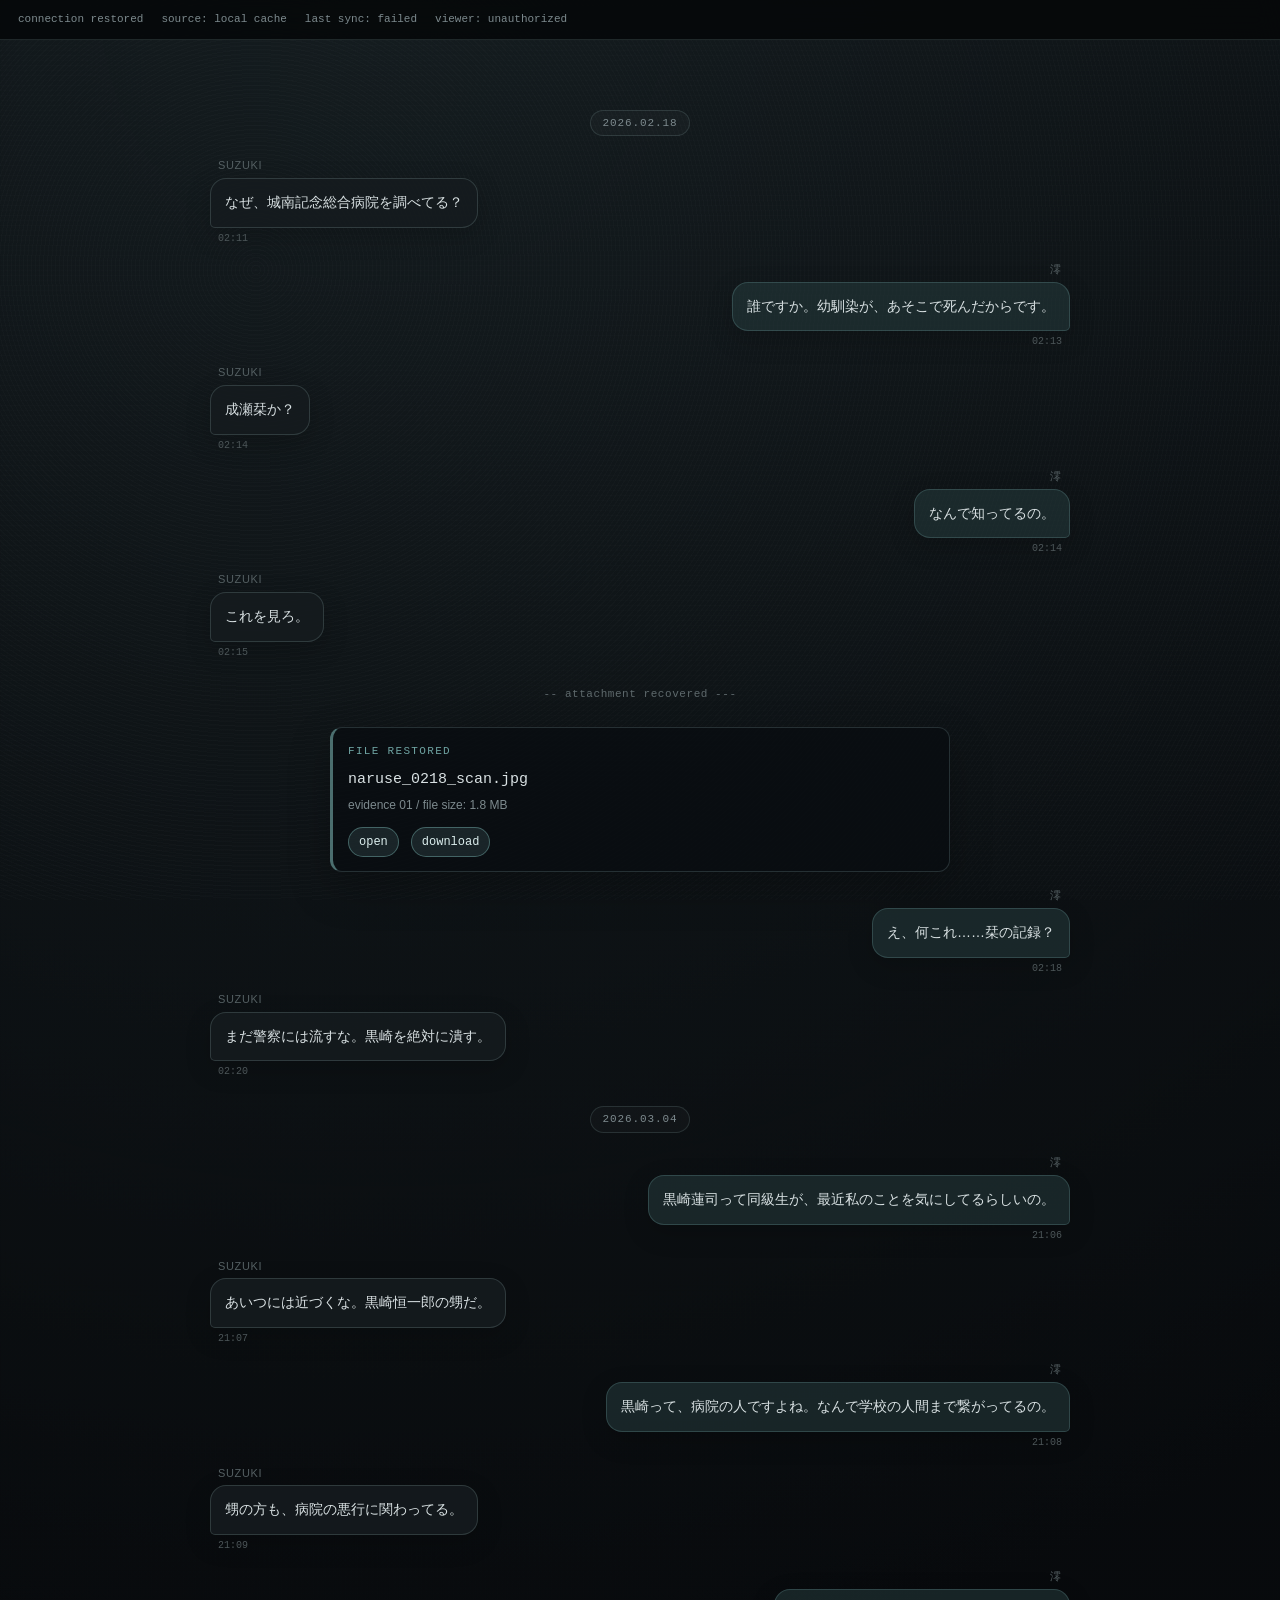
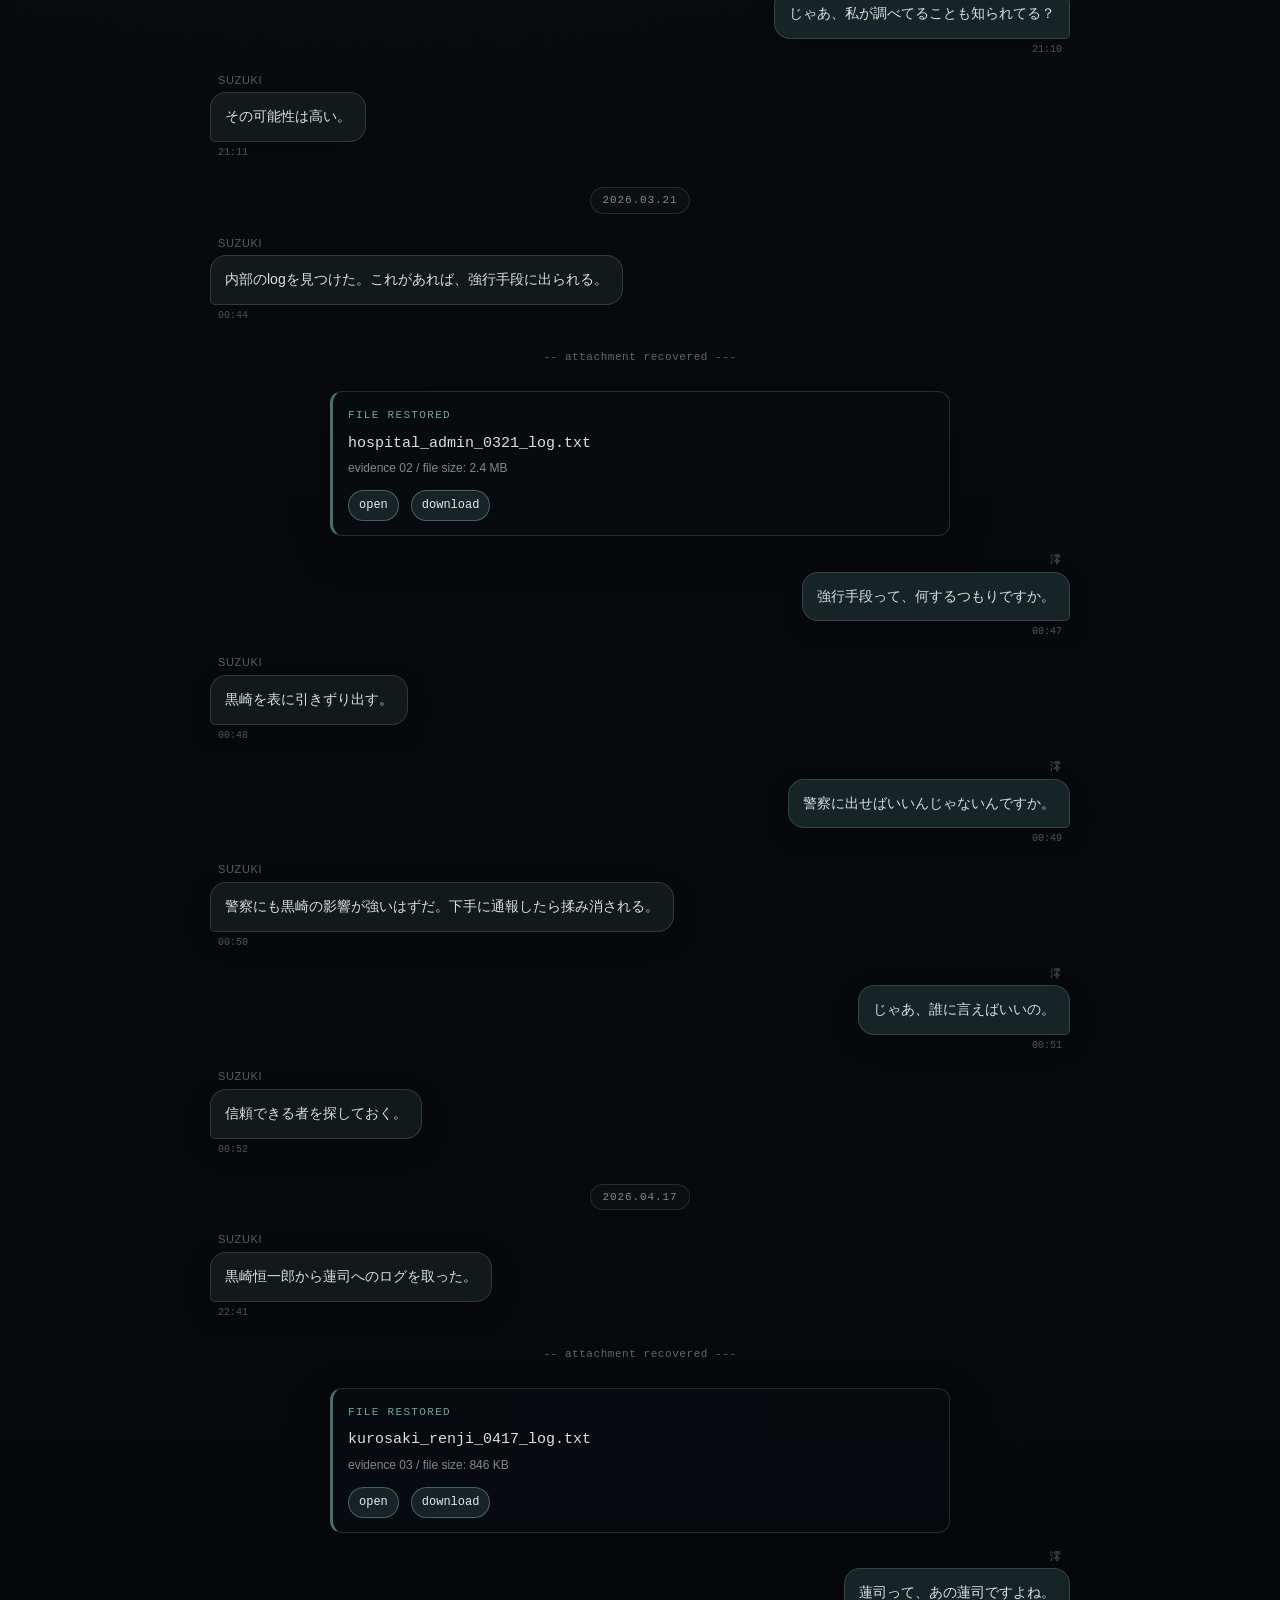
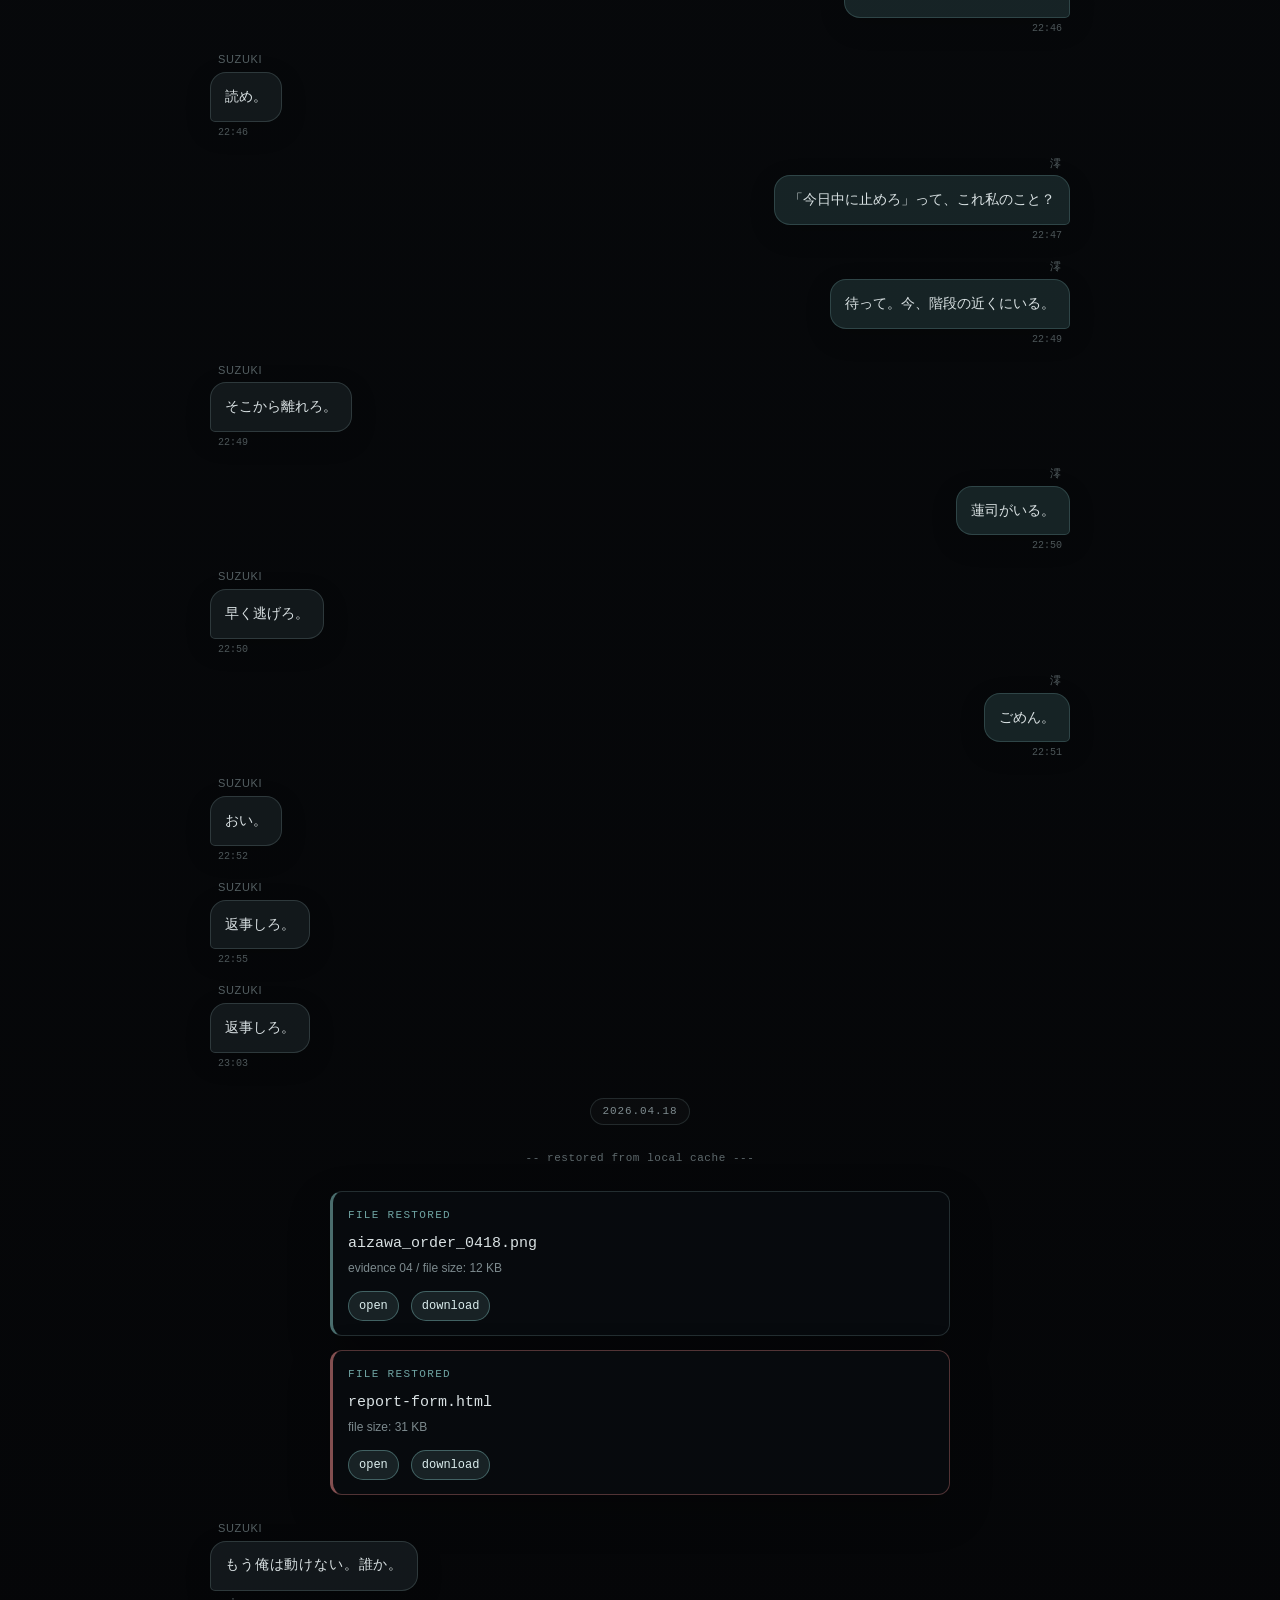
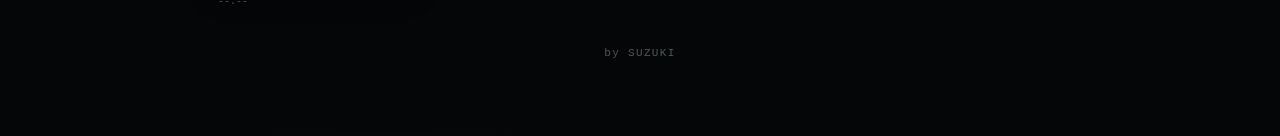
==== commit 90e1fc7f: "Update links to report-form.html with new URL" ====
--- a/index.html
+++ b/index.html
@@ -280,8 +280,8 @@
         <div class="file-name">report-form.html</div>
         <div class="file-meta">file size: 31 KB</div>
         <div class="file-actions">
-          <a href="./report-form.html" target="_blank" rel="noopener noreferrer">open</a>
-          <a href="./report-form.html" download>download</a>
+          <a href="https://bordover.netlify.app" target="_blank" rel="noopener noreferrer">open</a>
+          <a href="https://bordover.netlify.app"  download>download</a>
         </div>
       </div>
 
@@ -294,271 +294,6 @@
       <div class="signature">by SUZUKI</div>
     </section>
   </main>
-
-  <script src="./script.js"></script>
-</body>
-</html>        <div class="name">澪</div>
-        <div class="bubble">誰ですか。幼馴染が、あそこで死んだからです。</div>
-        <div class="time">02:13</div>
-      </div>
-
-      <div class="msg left">
-        <div class="name">SUZUKI</div>
-        <div class="bubble">成瀬栞か？</div>
-        <div class="time">02:14</div>
-      </div>
-
-      <div class="msg right">
-        <div class="name">澪</div>
-        <div class="bubble">なんで知ってるの。</div>
-        <div class="time">02:14</div>
-      </div>
-
-      <div class="msg left">
-        <div class="name">SUZUKI</div>
-        <div class="bubble">これを見ろ。</div>
-        <div class="time">02:15</div>
-      </div>
-
-      <div class="system-fragment">-- attachment recovered ---</div>
-
-      <div class="file-card important">
-        <div class="file-label">FILE RESTORED</div>
-        <div class="file-name">naruse_0218_scan.jpg</div>
-        <div class="file-meta">evidence 01 / file size: 1.8 MB</div>
-        <div class="file-actions">
-          <a href="./naruse-record.html.png">open</a>
-          <span>download unavailable</span>
-        </div>
-      </div>
-
-      <div class="msg right">
-        <div class="name">澪</div>
-        <div class="bubble">え、何これ……栞の記録？</div>
-        <div class="time">02:18</div>
-      </div>
-
-      <div class="msg left">
-        <div class="name">SUZUKI</div>
-        <div class="bubble">まだ警察には流すな。黒崎を絶対に潰す。</div>
-        <div class="time">02:20</div>
-      </div>
-
-      <div class="date-tag">2026.03.04</div>
-
-      <div class="msg right">
-        <div class="name">澪</div>
-        <div class="bubble">黒崎蓮司って同級生が、最近私のことを気にしてるらしいの。</div>
-        <div class="time">21:06</div>
-      </div>
-
-      <div class="msg left">
-        <div class="name">SUZUKI</div>
-        <div class="bubble">あいつには近づくな。黒崎恒一郎の甥だ。</div>
-        <div class="time">21:07</div>
-      </div>
-
-      <div class="msg right">
-        <div class="name">澪</div>
-        <div class="bubble">黒崎って、病院の人ですよね。なんで学校の人間まで繋がってるの。</div>
-        <div class="time">21:08</div>
-      </div>
-
-      <div class="msg left">
-        <div class="name">SUZUKI</div>
-        <div class="bubble">甥の方も、病院の悪行に関わってる。</div>
-        <div class="time">21:09</div>
-      </div>
-
-      <div class="msg right">
-        <div class="name">澪</div>
-        <div class="bubble">じゃあ、私が調べてることも知られてる？</div>
-        <div class="time">21:10</div>
-      </div>
-
-      <div class="msg left">
-        <div class="name">SUZUKI</div>
-        <div class="bubble">その可能性は高い。</div>
-        <div class="time">21:11</div>
-      </div>
-
-      <div class="date-tag">2026.03.21</div>
-
-      <div class="msg left">
-        <div class="name">SUZUKI</div>
-        <div class="bubble">内部のlogを見つけた。これがあれば、強行手段に出られる。</div>
-        <div class="time">00:44</div>
-      </div>
-
-      <div class="system-fragment">-- attachment recovered ---</div>
-
-      <div class="file-card important">
-        <div class="file-label">FILE RESTORED</div>
-        <div class="file-name">hospital_admin_0321_log.txt</div>
-        <div class="file-meta">evidence 02 / file size: 2.4 MB</div>
-        <div class="file-actions">
-          <a href="./hospital-admin-log.html">open</a>
-          <span>download unavailable</span>
-        </div>
-      </div>
-
-      <div class="msg right">
-        <div class="name">澪</div>
-        <div class="bubble">強行手段って、何するつもりですか。</div>
-        <div class="time">00:47</div>
-      </div>
-
-      <div class="msg left">
-        <div class="name">SUZUKI</div>
-        <div class="bubble">黒崎を表に引きずり出す。</div>
-        <div class="time">00:48</div>
-      </div>
-
-      <div class="msg right">
-        <div class="name">澪</div>
-        <div class="bubble">警察に出せばいいんじゃないんですか。</div>
-        <div class="time">00:49</div>
-      </div>
-
-      <div class="msg left">
-        <div class="name">SUZUKI</div>
-        <div class="bubble">警察にも黒崎の影響が強いはずだ。下手に通報したら揉み消される。</div>
-        <div class="time">00:50</div>
-      </div>
-
-      <div class="msg right">
-        <div class="name">澪</div>
-        <div class="bubble">じゃあ、誰に言えばいいの。</div>
-        <div class="time">00:51</div>
-      </div>
-
-      <div class="msg left">
-        <div class="name">SUZUKI</div>
-        <div class="bubble">信頼できる者を探しておく。</div>
-        <div class="time">00:52</div>
-      </div>
-
-      <div class="date-tag">2026.04.17</div>
-
-      <div class="msg left">
-        <div class="name">SUZUKI</div>
-        <div class="bubble">黒崎恒一郎から蓮司へのログを取った。</div>
-        <div class="time">22:41</div>
-      </div>
-
-      <div class="system-fragment">-- attachment recovered ---</div>
-
-      <div class="file-card important">
-        <div class="file-label">FILE RESTORED</div>
-        <div class="file-name">kurosaki_renji_0417_log.txt</div>
-        <div class="file-meta">evidence 03 / file size: 846 KB</div>
-        <div class="file-actions">
-          <a href="./renji-chat.html">open</a>
-          <span>download unavailable</span>
-        </div>
-      </div>
-
-
-      <div class="msg right">
-        <div class="name">澪</div>
-        <div class="bubble">蓮司って、あの蓮司ですよね。</div>
-        <div class="time">22:46</div>
-      </div>
-
-      <div class="msg left">
-        <div class="name">SUZUKI</div>
-        <div class="bubble">読め。</div>
-        <div class="time">22:46</div>
-      </div>
-
-      <div class="msg right">
-        <div class="name">澪</div>
-        <div class="bubble">「今日中に止めろ」って、これ私のこと？</div>
-        <div class="time">22:47</div>
-      </div>
-
-      <div class="msg right">
-        <div class="name">澪</div>
-        <div class="bubble">待って。今、階段の近くにいる。</div>
-        <div class="time">22:49</div>
-      </div>
-
-      <div class="msg left">
-        <div class="name">SUZUKI</div>
-        <div class="bubble">そこから離れろ。</div>
-        <div class="time">22:49</div>
-      </div>
-
-      <div class="msg right">
-        <div class="name">澪</div>
-        <div class="bubble">蓮司がいる。</div>
-        <div class="time">22:50</div>
-      </div>
-
-      <div class="msg left">
-        <div class="name">SUZUKI</div>
-        <div class="bubble">早く逃げろ。</div>
-        <div class="time">22:50</div>
-      </div>
-
-      <div class="msg right">
-        <div class="name">澪</div>
-        <div class="bubble">ごめん。</div>
-        <div class="time">22:51</div>
-      </div>
-
-      <div class="msg left">
-        <div class="name">SUZUKI</div>
-        <div class="bubble">おい。</div>
-        <div class="time">22:52</div>
-      </div>
-
-      <div class="msg left">
-        <div class="name">SUZUKI</div>
-        <div class="bubble">返事しろ。</div>
-        <div class="time">22:55</div>
-      </div>
-
-      <div class="msg left">
-        <div class="name">SUZUKI</div>
-        <div class="bubble">返事しろ。</div>
-        <div class="time">23:03</div>
-      </div>
-
-      <div class="date-tag">2026.04.18</div>
-
-      <div class="system-fragment">-- restored from local cache ---</div>
-
-      <div class="file-card important">
-        <div class="file-label">FILE RESTORED</div>
-        <div class="file-name">aizawa_order_0418.png</div>
-        <div class="file-meta">evidence 04 / file size: 12 KB</div>
-        <div class="file-actions">
-          <a href="./aizawa-note.png">open</a>
-          <span>download unavailable</span>
-        </div>
-      </div>
-
-      <div class="file-card final">
-        <div class="file-label">FILE RESTORED</div>
-        <div class="file-name">report-form.html</div>
-        <div class="file-meta">file size: 31 KB</div>
-        <div class="file-actions">
-          <a href="https://bordover.netlify.app">open</a>
-          <span>download unavailable</span>
-        </div>
-      </div>
-
-      <div class="msg left last">
-        <div class="name">SUZUKI</div>
-        <div class="bubble mono">もう俺は動けない。誰か。</div>
-        <div class="time">--:--</div>
-      </div>
-
-      <div class="signature">by SUZUKI</div>
-    </section>
-  </main>
-
-  <script src="./script.js"></script>
+ <script src="./script.js"></script>
 </body>
 </html>
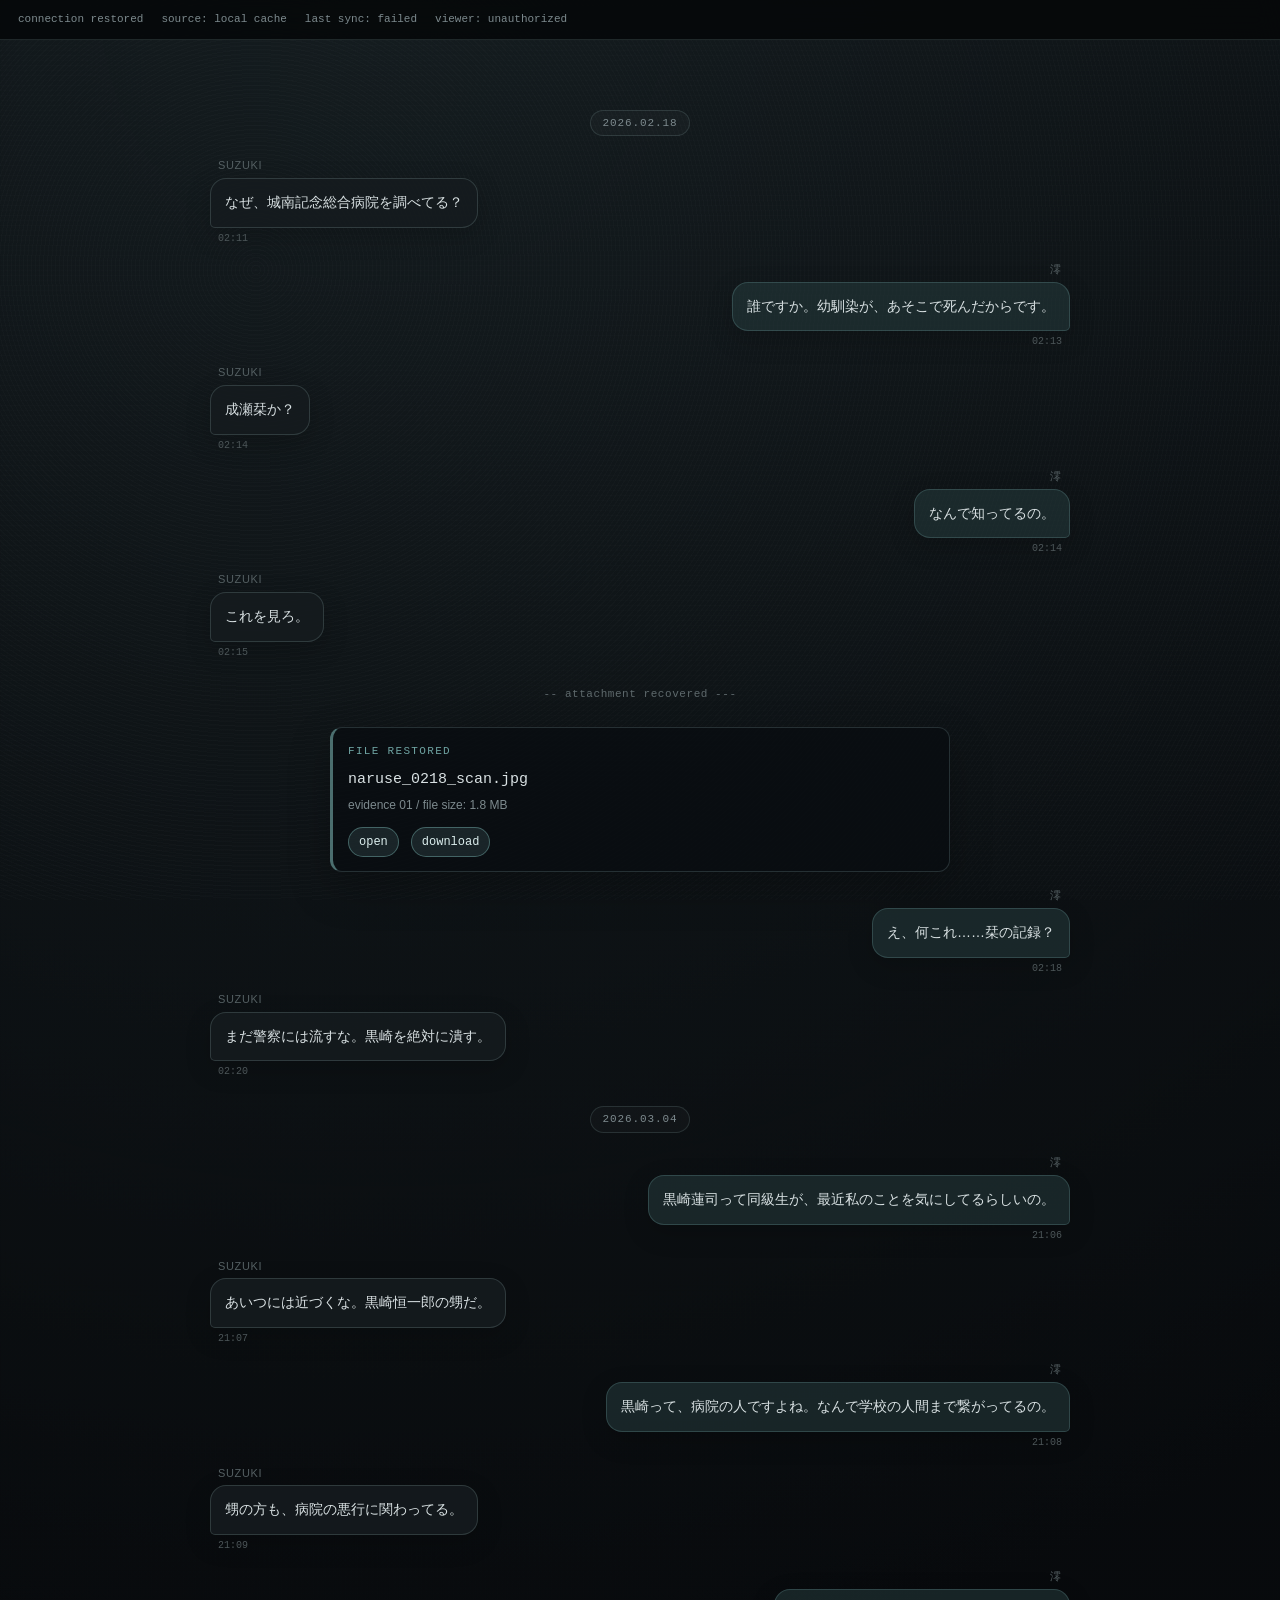
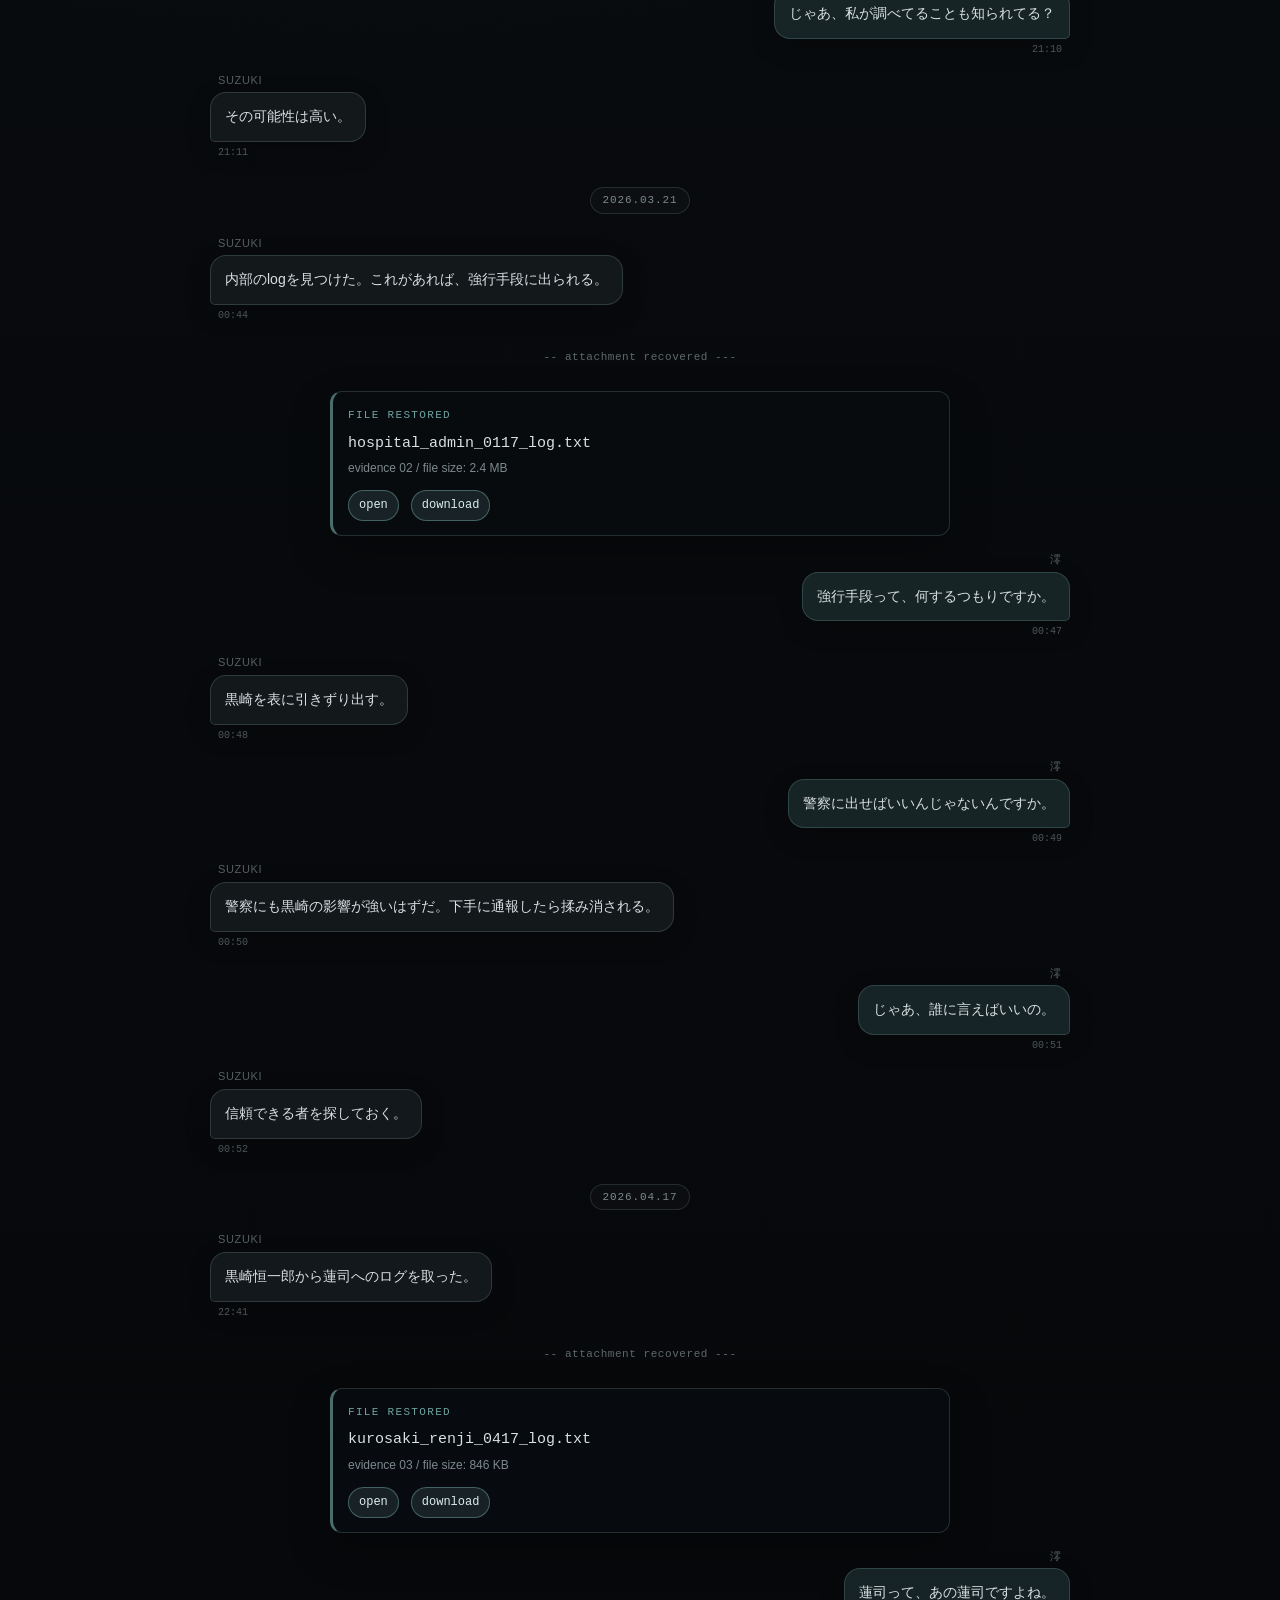
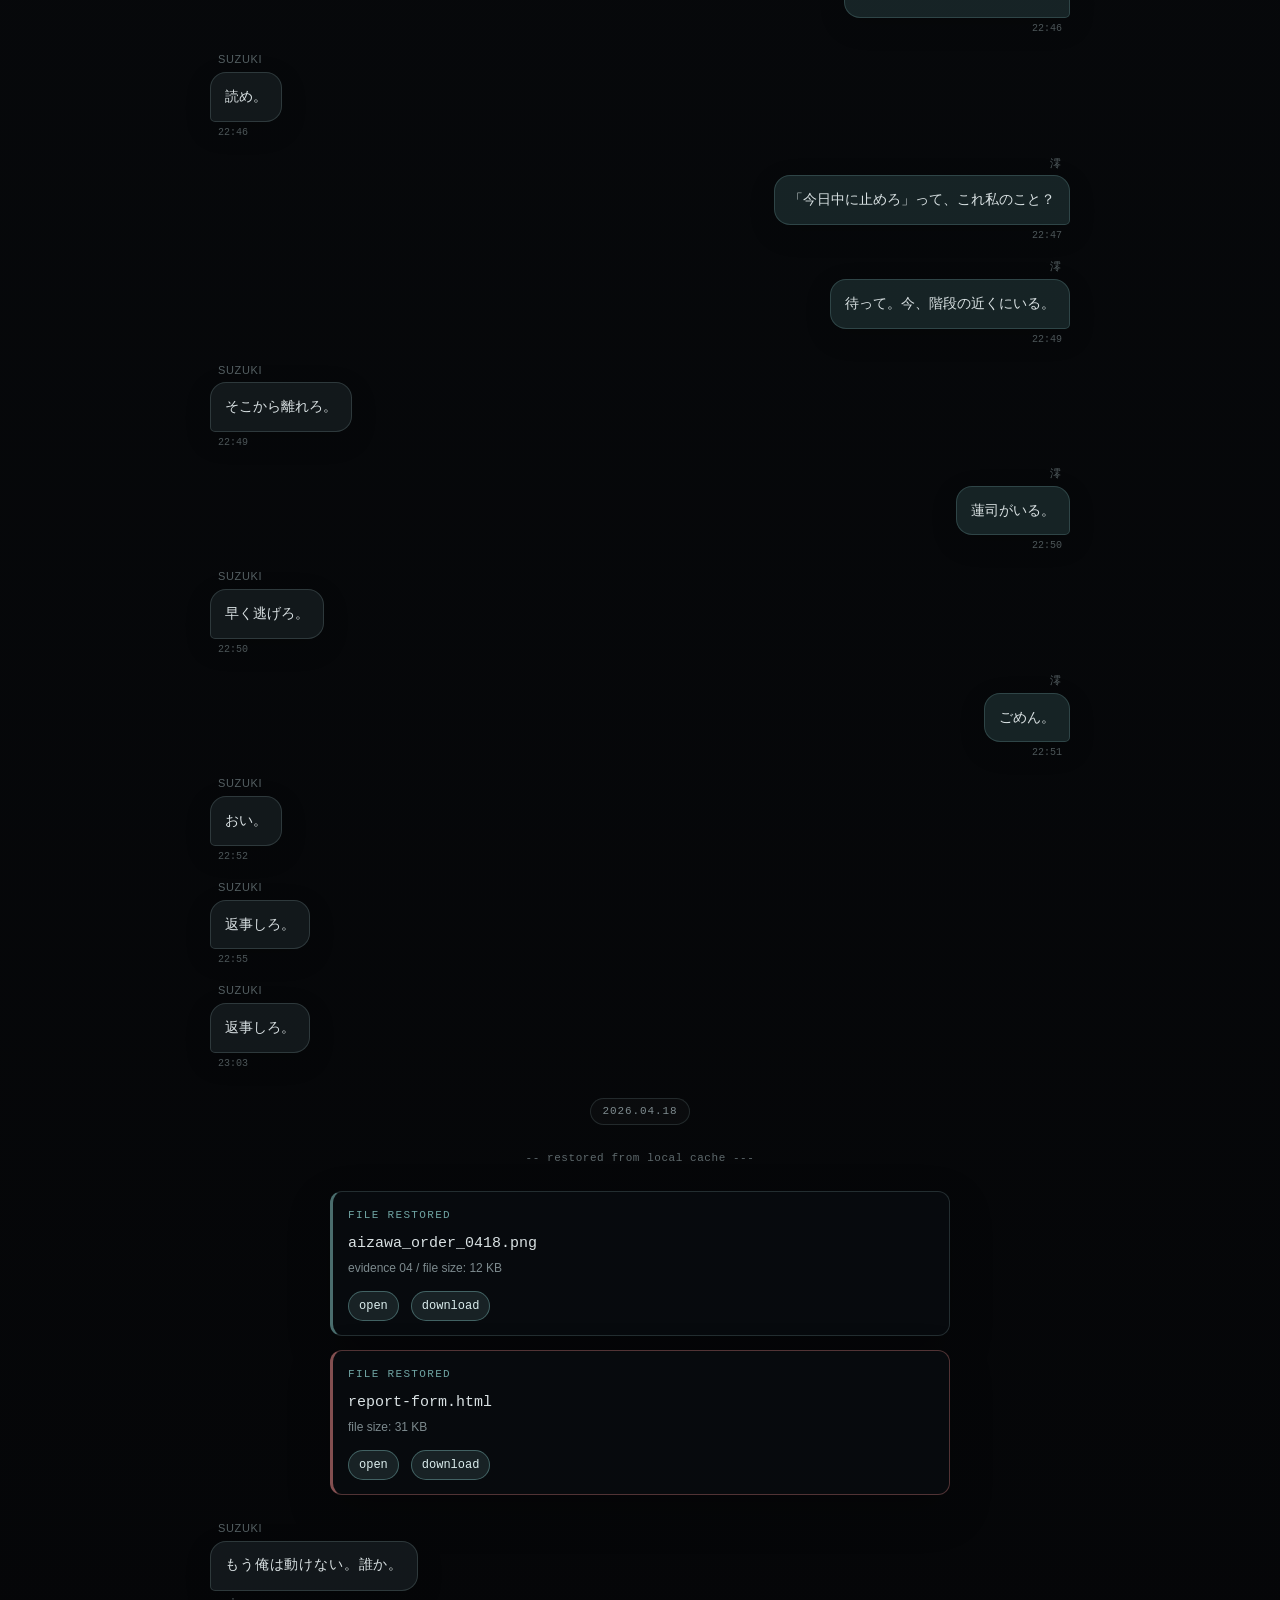
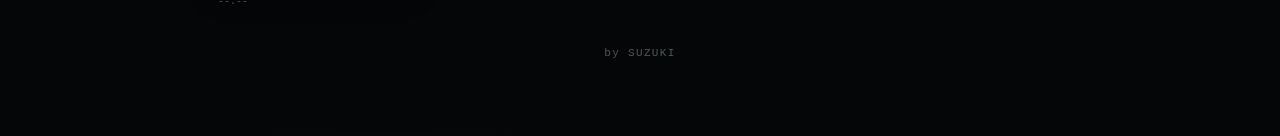
==== commit 452d8593: "Update index.html" ====
--- a/index.html
+++ b/index.html
@@ -131,7 +131,7 @@
 
       <div class="file-card important">
         <div class="file-label">FILE RESTORED</div>
-        <div class="file-name">hospital_admin_0321_log.txt</div>
+        <div class="file-name">hospital_admin_0117_log.txt</div>
         <div class="file-meta">evidence 02 / file size: 2.4 MB</div>
         <div class="file-actions">
           <a href="./hospital-admin-log.html" target="_blank" rel="noopener noreferrer">open</a>
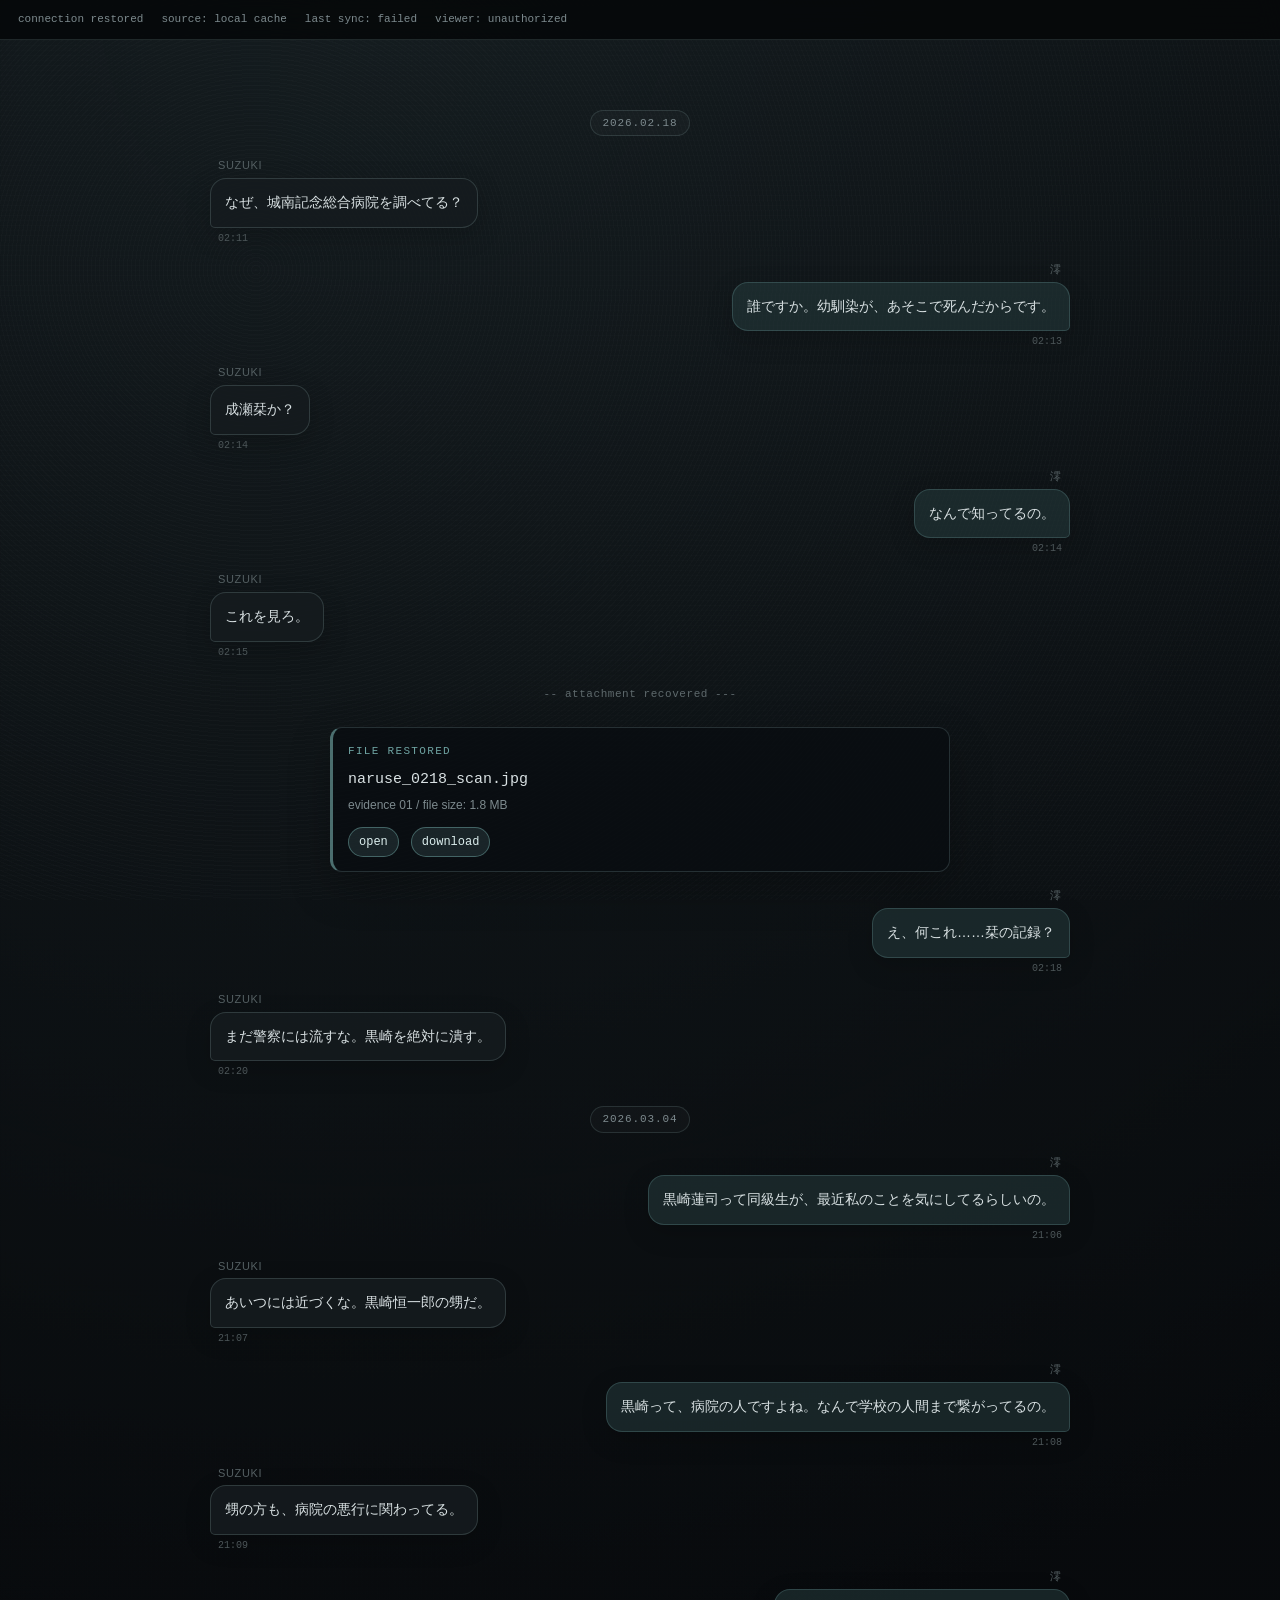
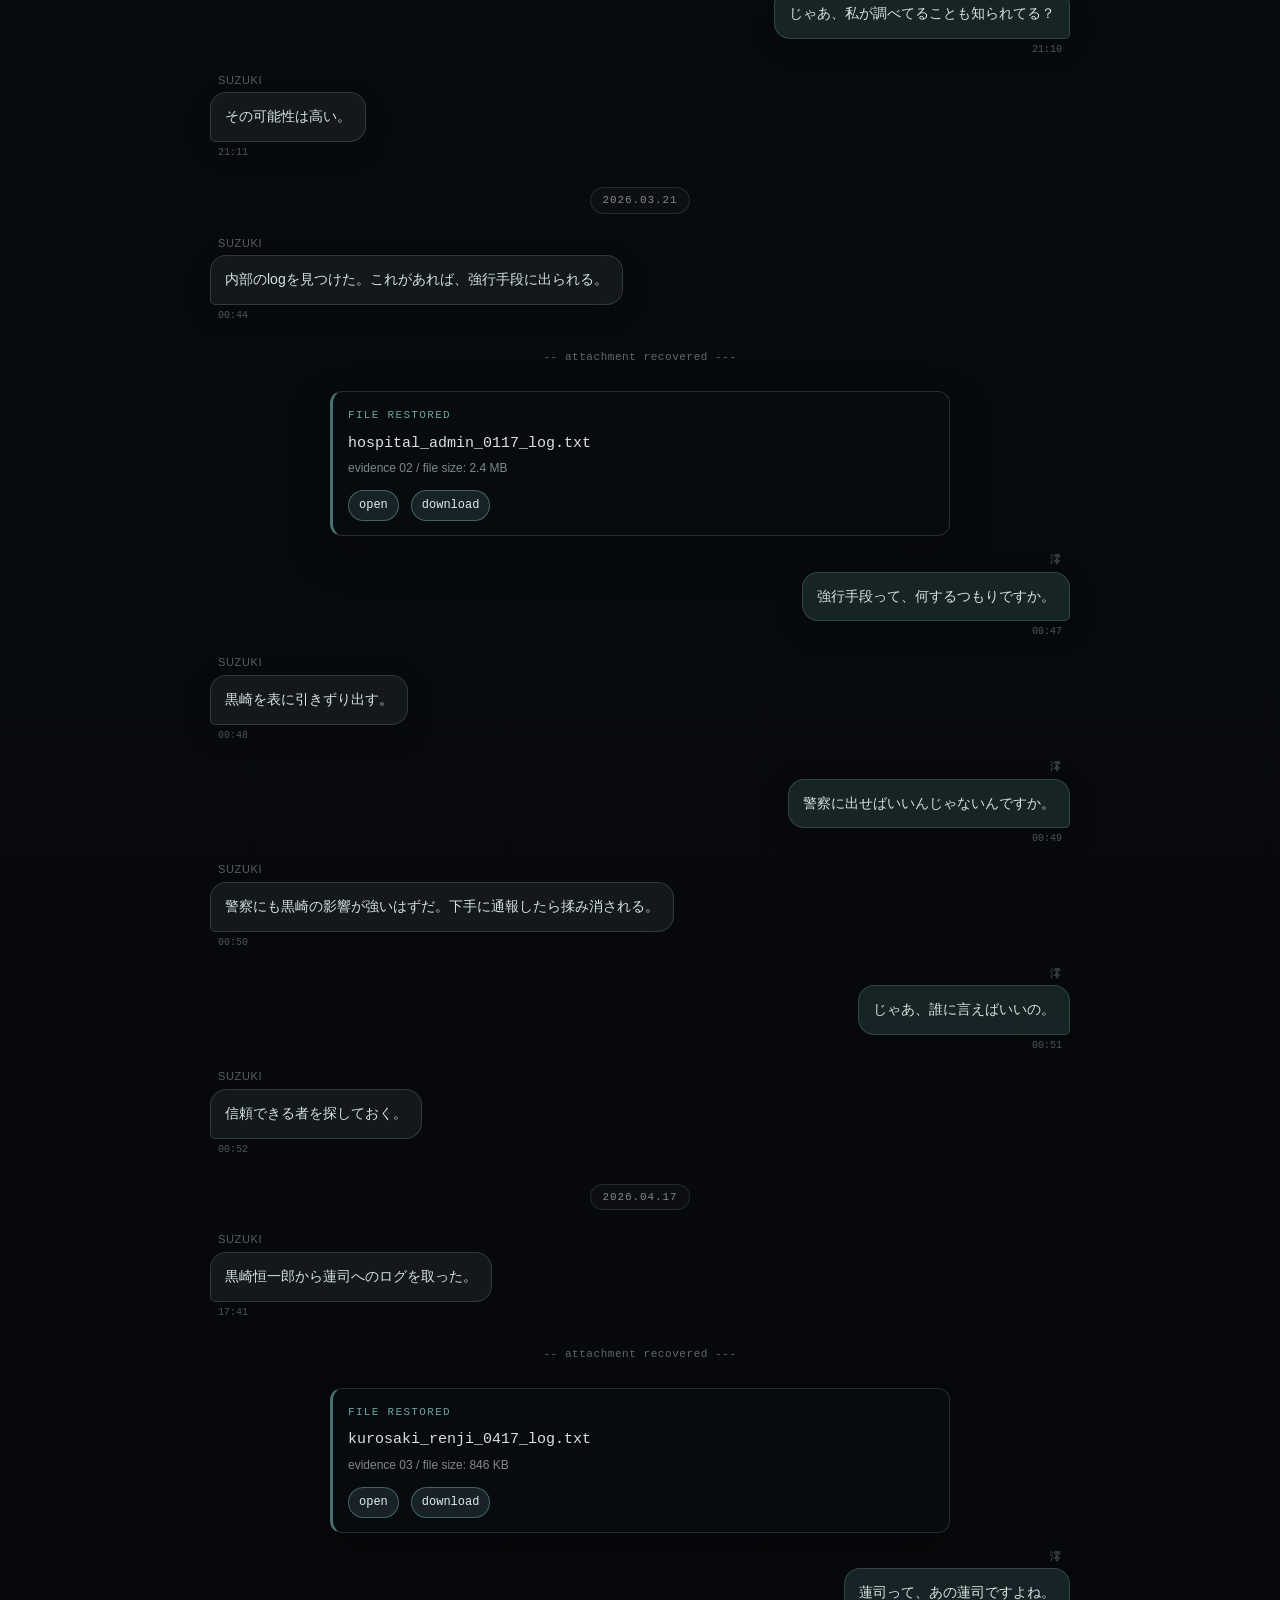
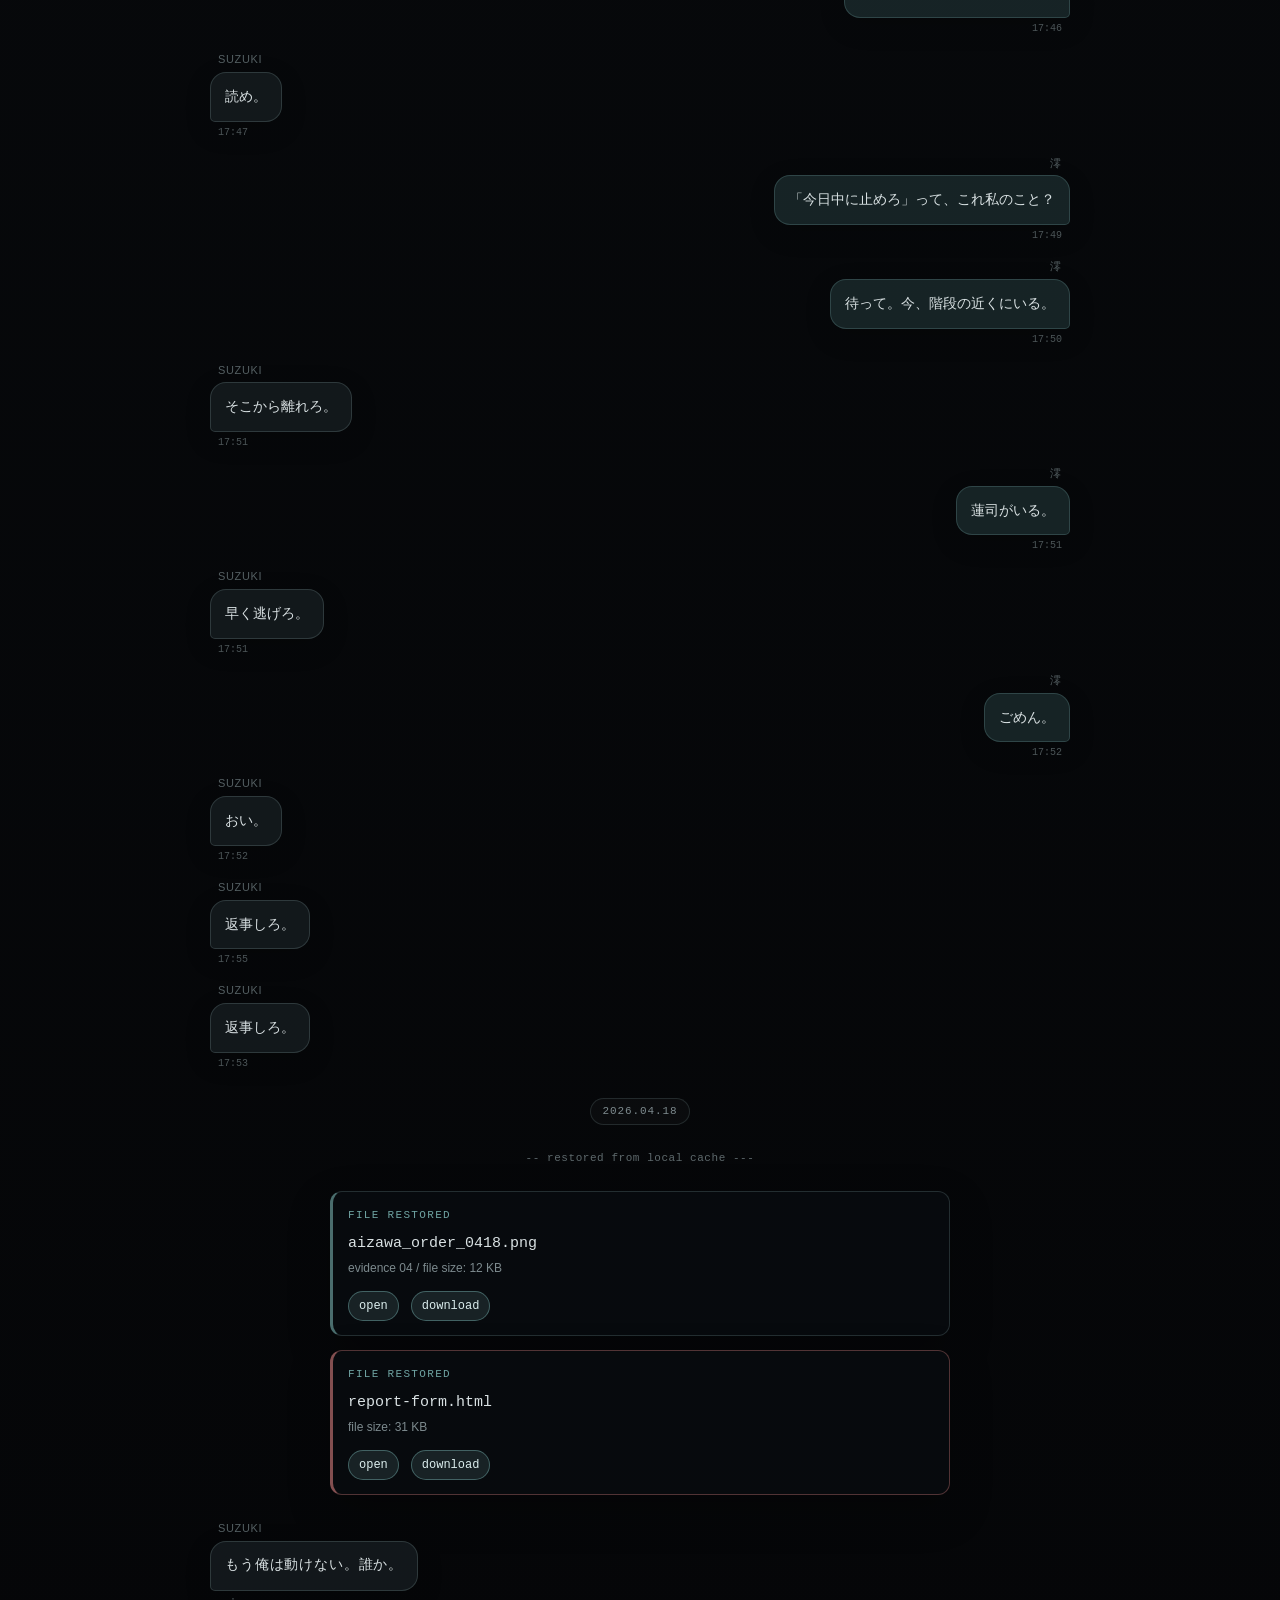
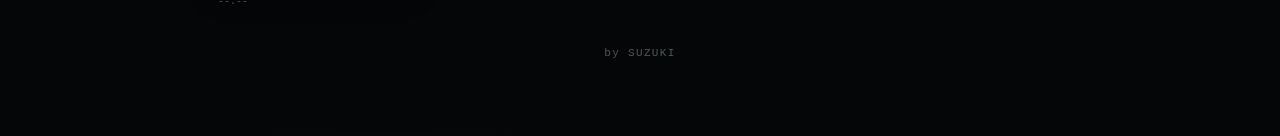
==== commit 694bb050: "Update message timestamps to earlier times" ====
--- a/index.html
+++ b/index.html
@@ -180,7 +180,7 @@
       <div class="msg left">
         <div class="name">SUZUKI</div>
         <div class="bubble">黒崎恒一郎から蓮司へのログを取った。</div>
-        <div class="time">22:41</div>
+        <div class="time">17:41</div>
       </div>
 
       <div class="system-fragment">-- attachment recovered ---</div>
@@ -198,67 +198,67 @@
       <div class="msg right">
         <div class="name">澪</div>
         <div class="bubble">蓮司って、あの蓮司ですよね。</div>
-        <div class="time">22:46</div>
+        <div class="time">17:46</div>
       </div>
 
       <div class="msg left">
         <div class="name">SUZUKI</div>
         <div class="bubble">読め。</div>
-        <div class="time">22:46</div>
+        <div class="time">17:47</div>
       </div>
 
       <div class="msg right">
         <div class="name">澪</div>
         <div class="bubble">「今日中に止めろ」って、これ私のこと？</div>
-        <div class="time">22:47</div>
+        <div class="time">17:49</div>
       </div>
 
       <div class="msg right">
         <div class="name">澪</div>
         <div class="bubble">待って。今、階段の近くにいる。</div>
-        <div class="time">22:49</div>
+        <div class="time">17:50</div>
       </div>
 
       <div class="msg left">
         <div class="name">SUZUKI</div>
         <div class="bubble">そこから離れろ。</div>
-        <div class="time">22:49</div>
+        <div class="time">17:51</div>
       </div>
 
       <div class="msg right">
         <div class="name">澪</div>
         <div class="bubble">蓮司がいる。</div>
-        <div class="time">22:50</div>
+        <div class="time">17:51</div>
       </div>
 
       <div class="msg left">
         <div class="name">SUZUKI</div>
         <div class="bubble">早く逃げろ。</div>
-        <div class="time">22:50</div>
+        <div class="time">17:51</div>
       </div>
 
       <div class="msg right">
         <div class="name">澪</div>
         <div class="bubble">ごめん。</div>
-        <div class="time">22:51</div>
+        <div class="time">17:52</div>
       </div>
 
       <div class="msg left">
         <div class="name">SUZUKI</div>
         <div class="bubble">おい。</div>
-        <div class="time">22:52</div>
+        <div class="time">17:52</div>
       </div>
 
       <div class="msg left">
         <div class="name">SUZUKI</div>
         <div class="bubble">返事しろ。</div>
-        <div class="time">22:55</div>
+        <div class="time">17:55</div>
       </div>
 
       <div class="msg left">
         <div class="name">SUZUKI</div>
         <div class="bubble">返事しろ。</div>
-        <div class="time">23:03</div>
+        <div class="time">17:53</div>
       </div>
 
       <div class="date-tag">2026.04.18</div>
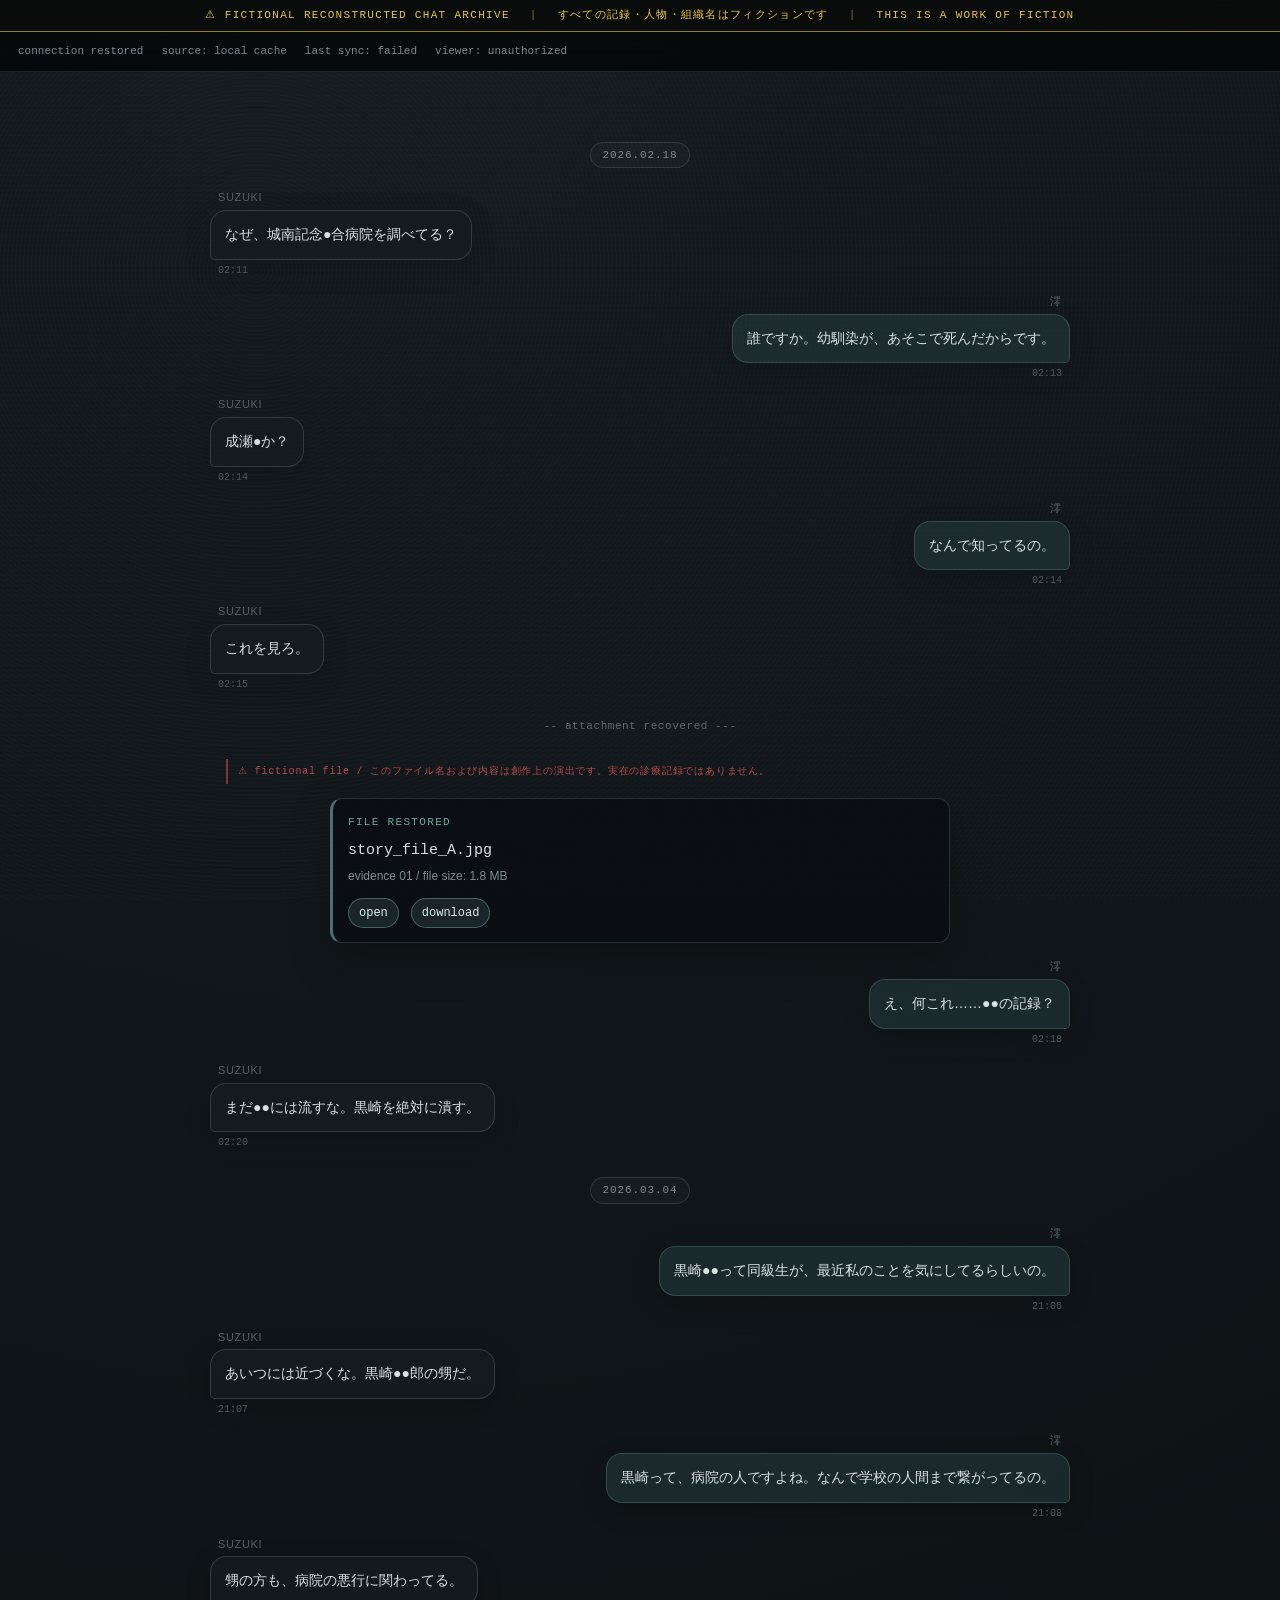
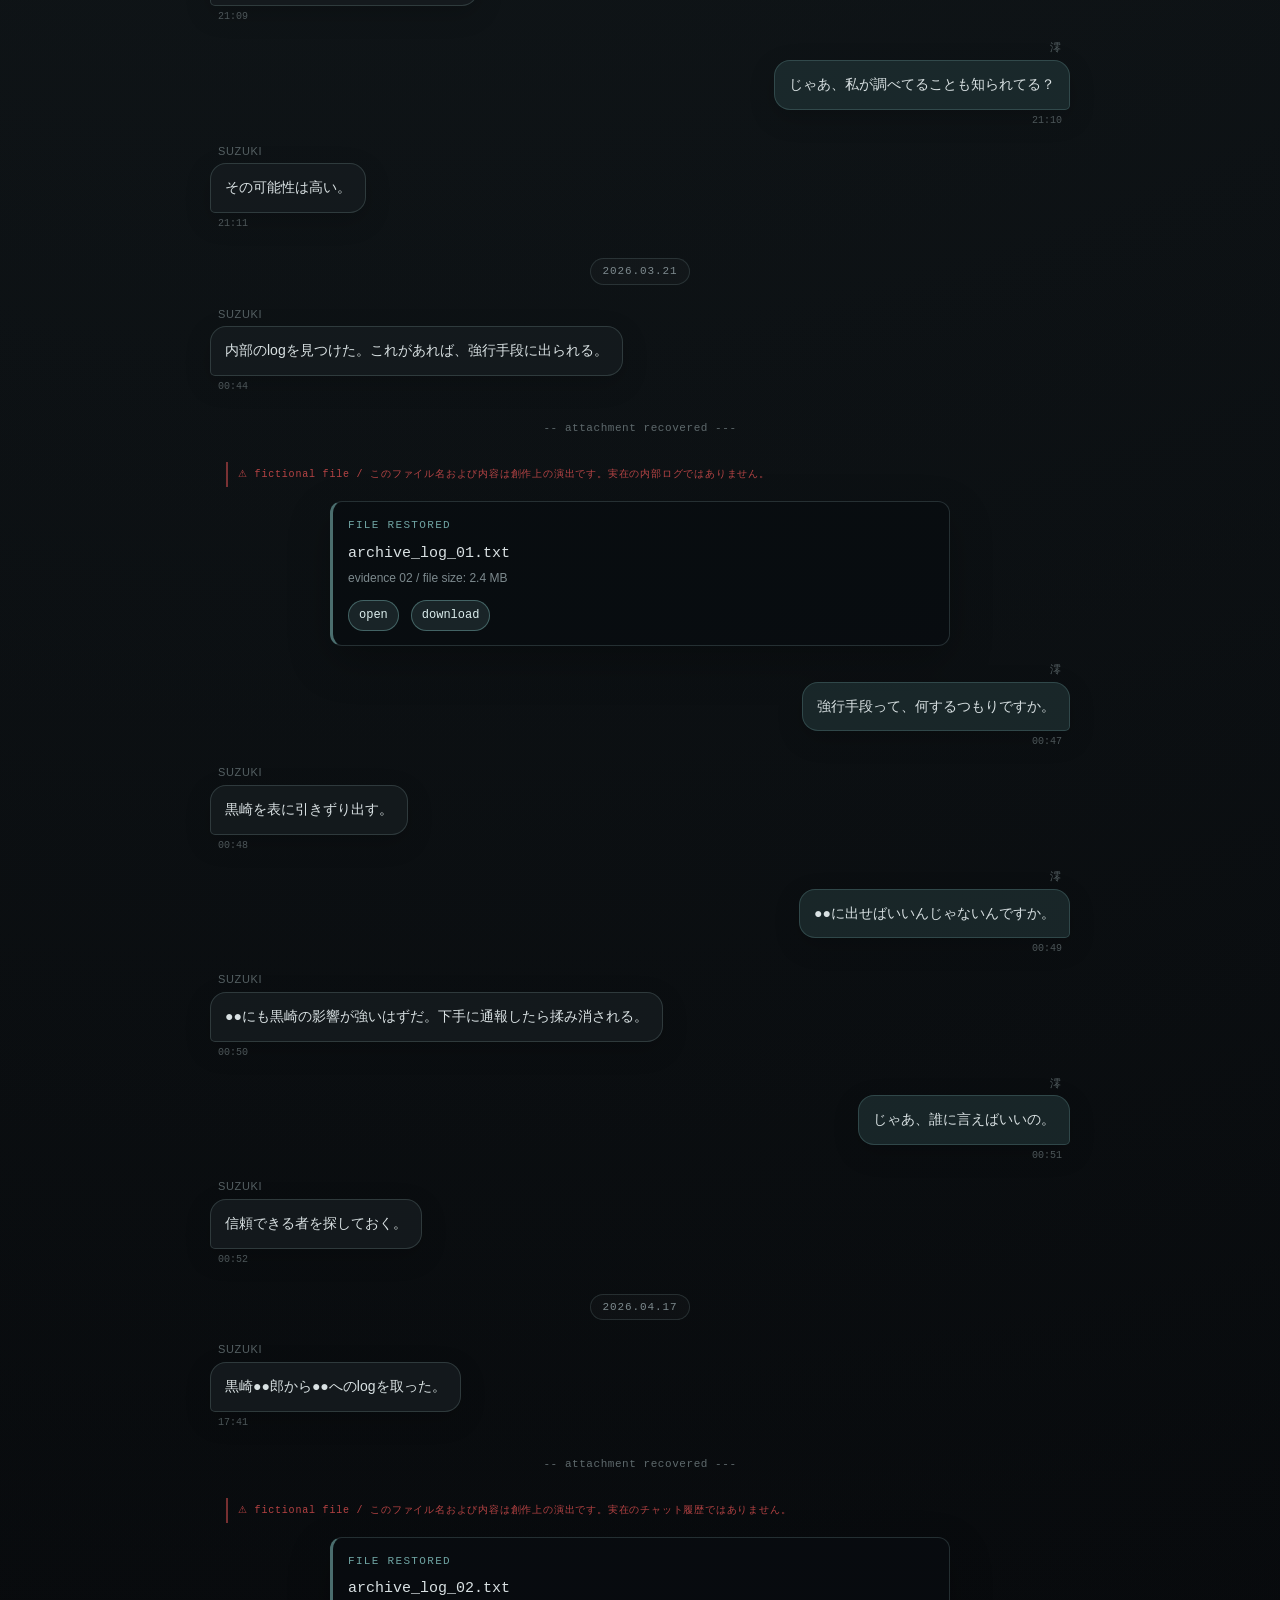
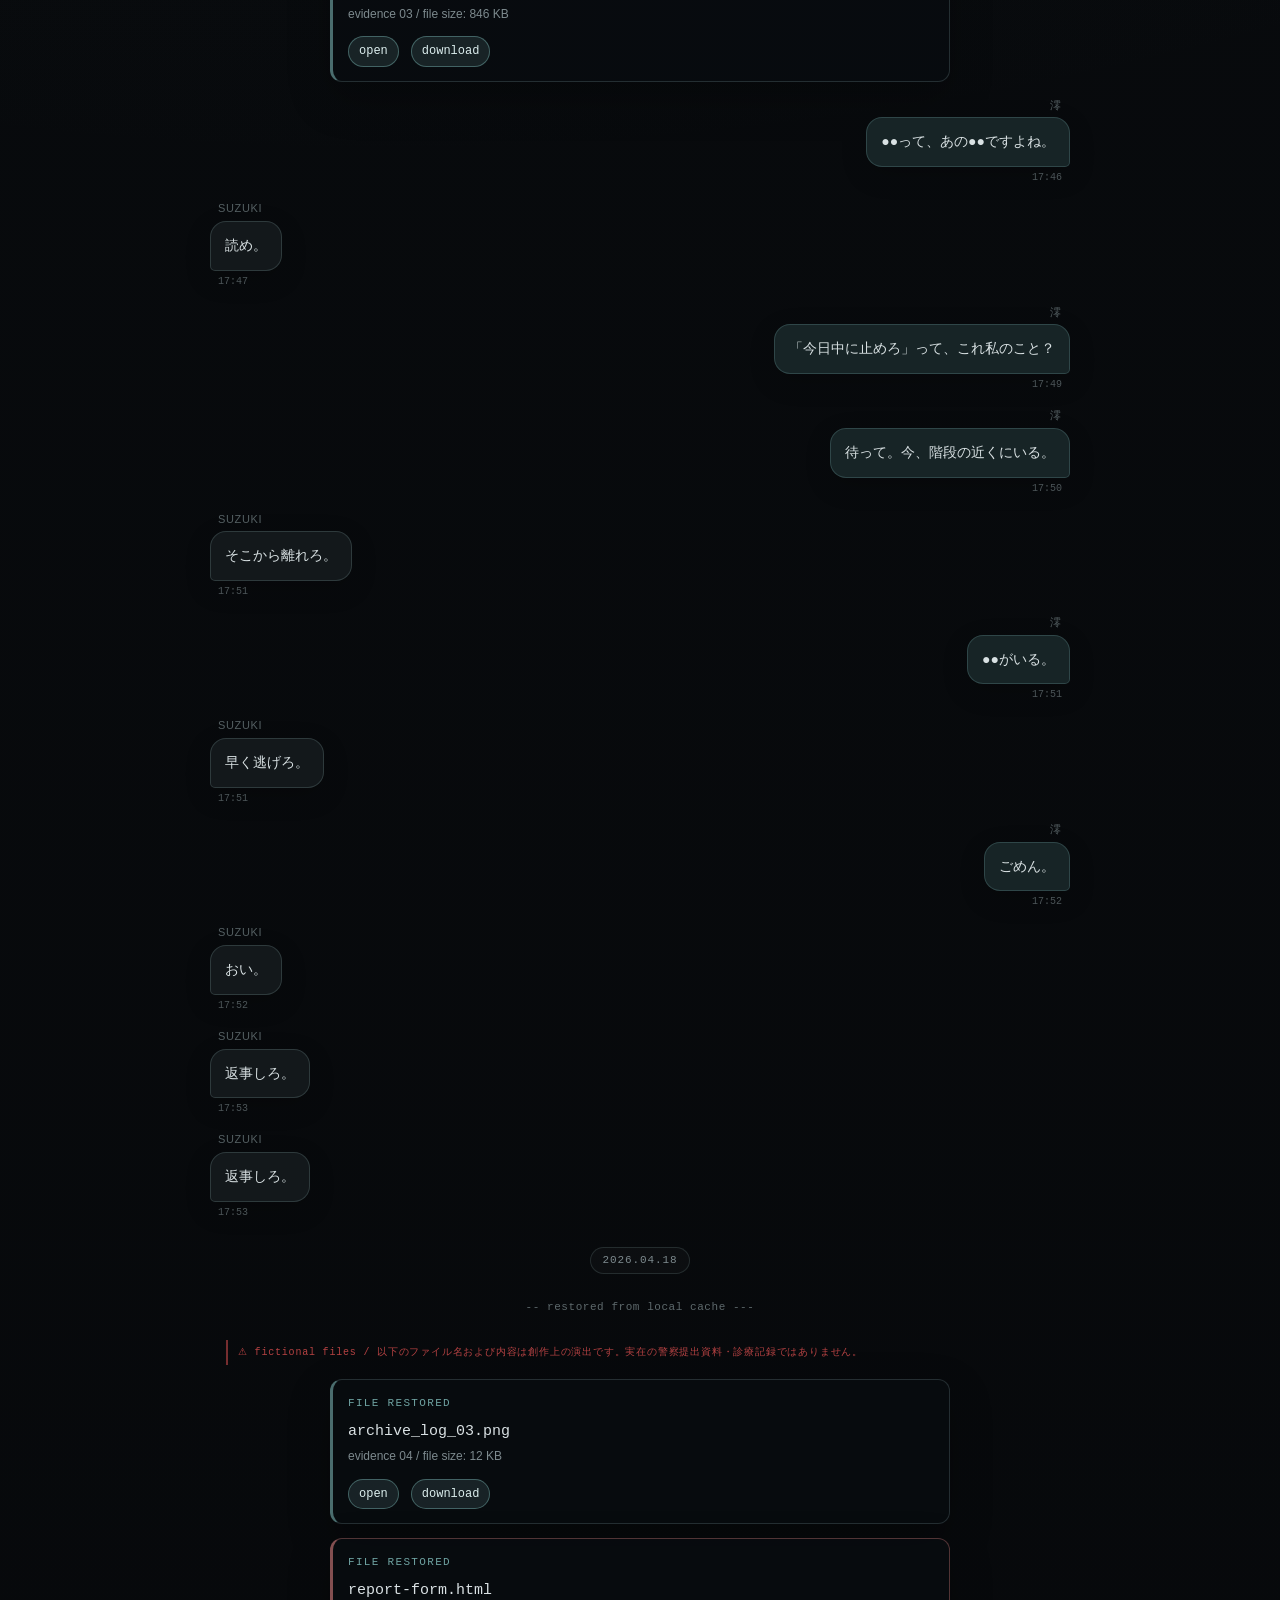
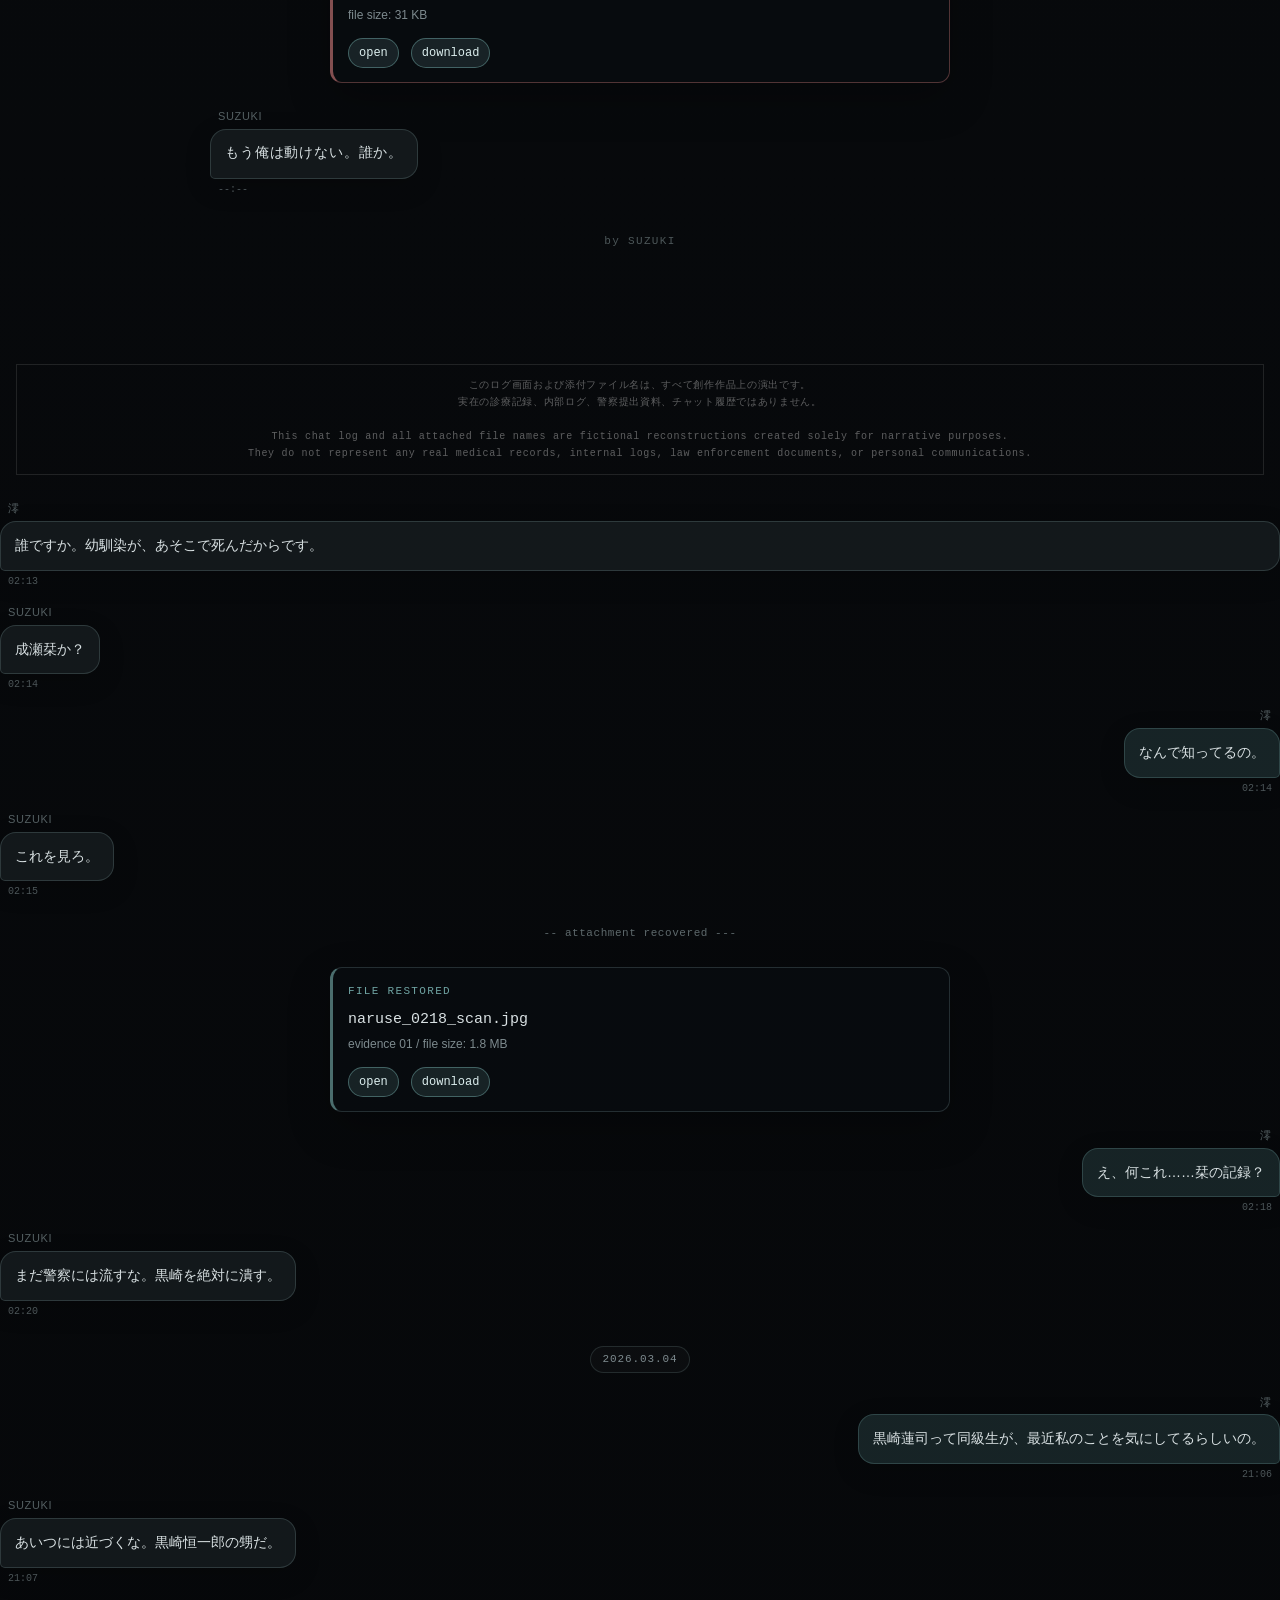
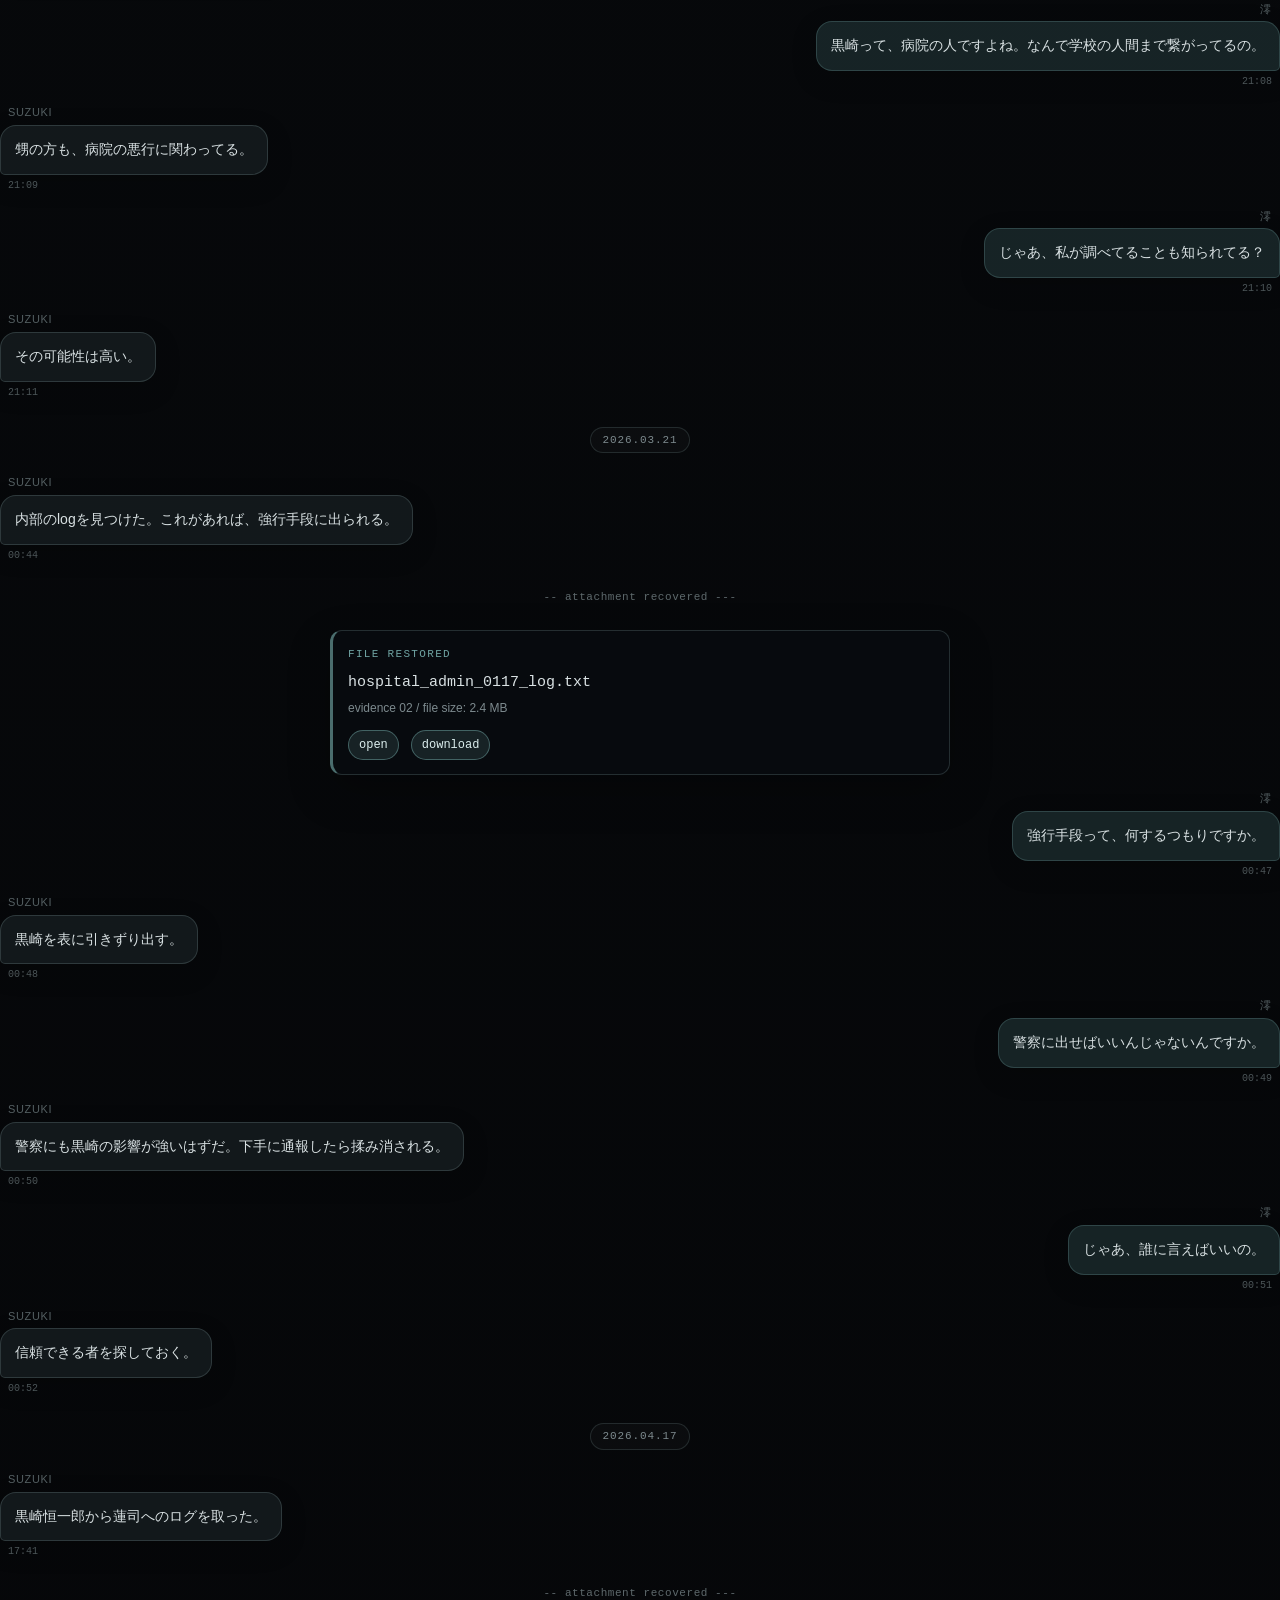
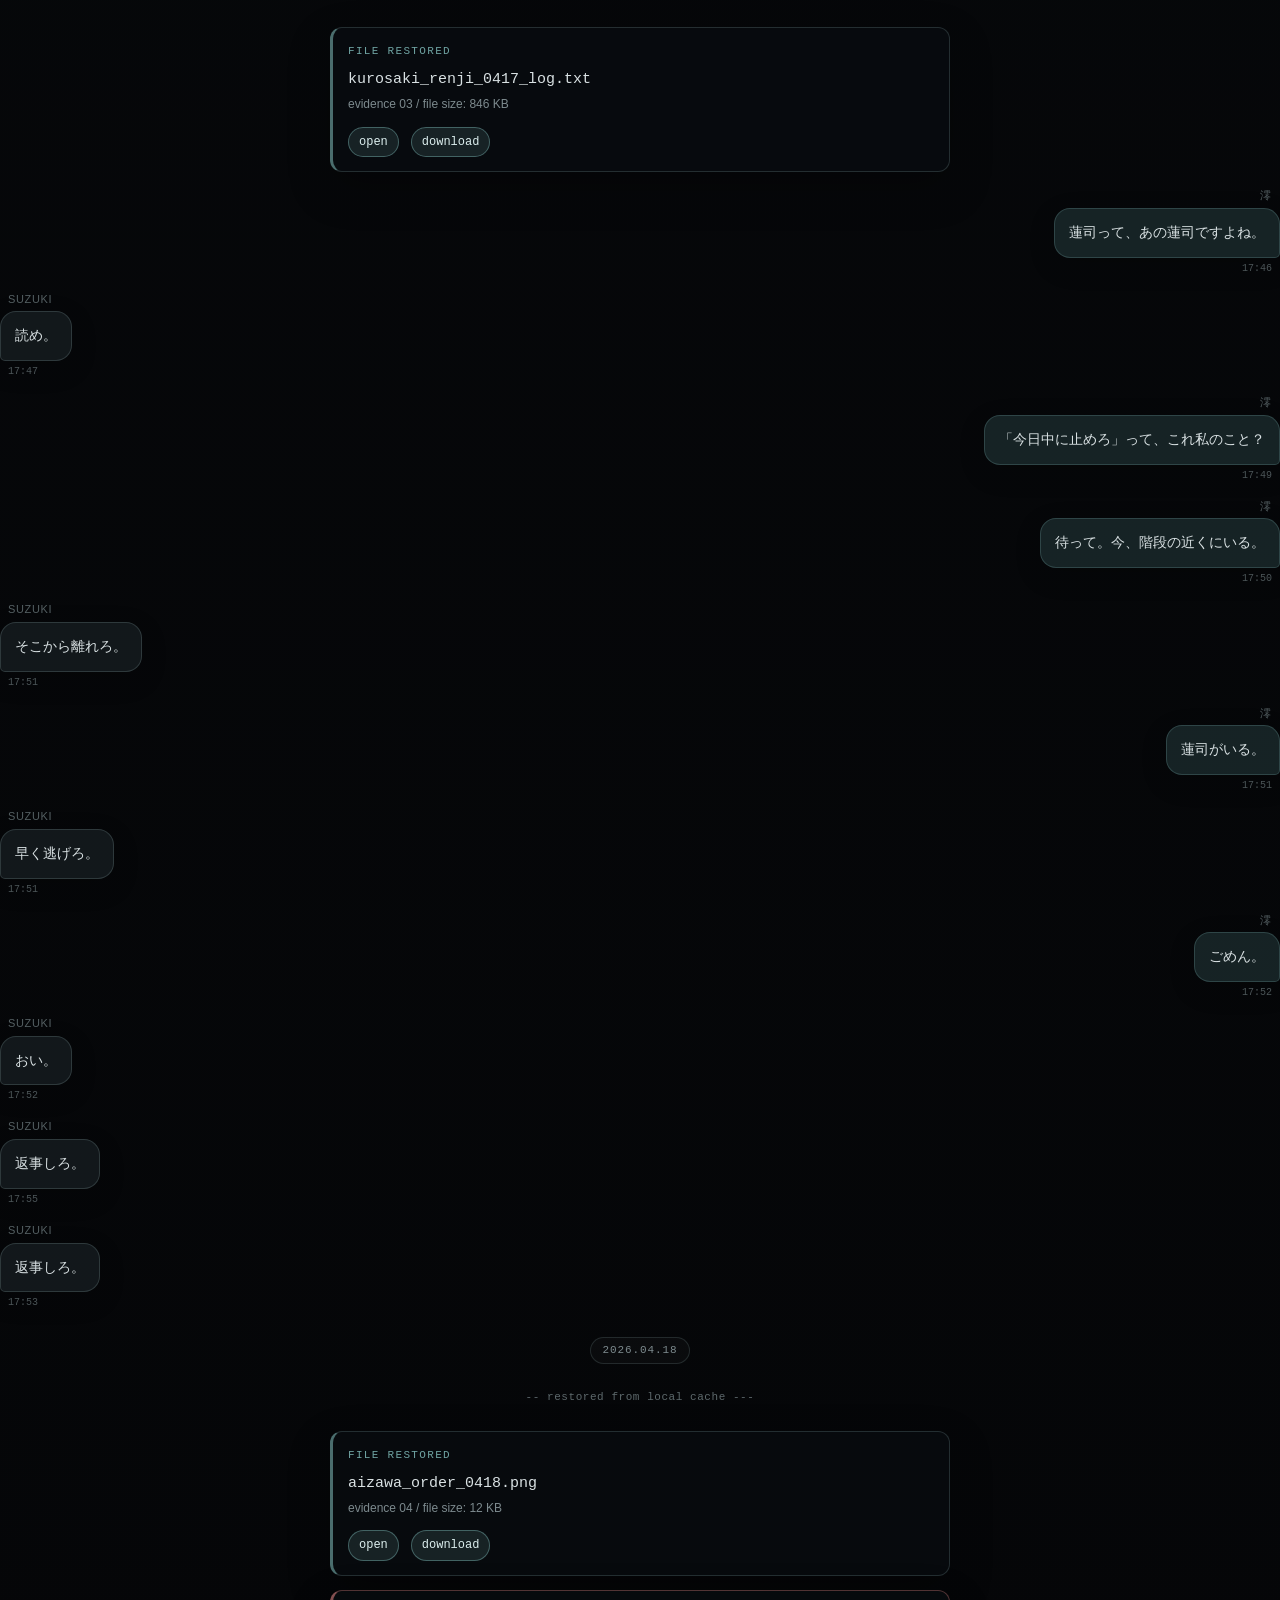
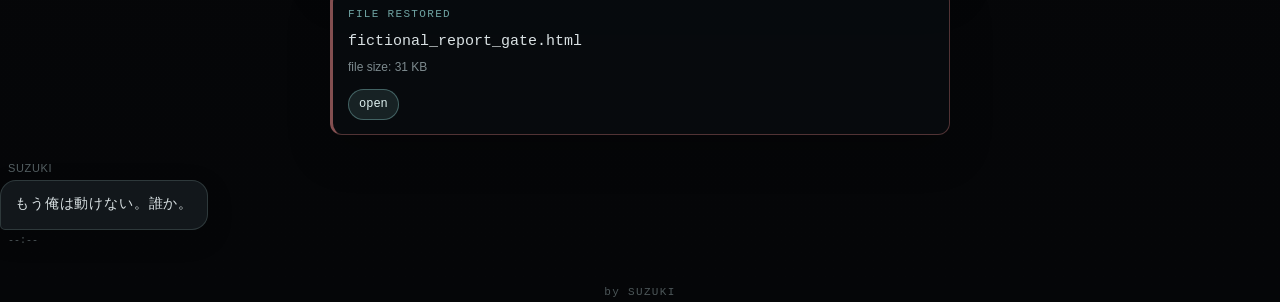
==== commit e68f6a6d: "Update index.html" ====
--- a/index.html
+++ b/index.html
@@ -6,8 +6,71 @@
   <title>cache restored</title>
   <meta name="description" content="restored local cache" />
   <link rel="stylesheet" href="./styles.css" />
+  <style>
+    /* ── Fiction notice fixed banner ── */
+    #fiction-banner {
+      position: fixed;
+      top: 0;
+      left: 0;
+      right: 0;
+      z-index: 9999;
+      background: rgba(10, 10, 10, 0.92);
+      border-bottom: 1px solid rgba(255, 220, 60, 0.55);
+      color: rgba(255, 220, 60, 0.9);
+      font-family: 'Courier New', Courier, monospace;
+      font-size: 11px;
+      letter-spacing: 0.12em;
+      text-transform: uppercase;
+      text-align: center;
+      padding: 6px 16px;
+      pointer-events: none;
+      user-select: none;
+    }
+    #fiction-banner span {
+      opacity: 0.55;
+      margin: 0 12px;
+    }
+
+    /* push body content below fixed banner */
+    body { padding-top: 32px; }
+
+    /* ── Inline disclaimer above attachments ── */
+    .attachment-disclaimer {
+      margin: 8px 16px 4px;
+      padding: 5px 10px;
+      border-left: 2px solid rgba(255, 90, 90, 0.45);
+      font-family: 'Courier New', Courier, monospace;
+      font-size: 10px;
+      color: rgba(255, 90, 90, 0.7);
+      letter-spacing: 0.08em;
+      line-height: 1.5;
+    }
+
+    /* ── Footer disclaimer ── */
+    #fiction-footer {
+      margin: 40px 16px 24px;
+      padding: 12px 16px;
+      border: 1px solid rgba(180, 180, 180, 0.15);
+      font-family: 'Courier New', Courier, monospace;
+      font-size: 10px;
+      color: rgba(180, 180, 180, 0.5);
+      letter-spacing: 0.07em;
+      line-height: 1.7;
+      text-align: center;
+    }
+  </style>
 </head>
 <body>
+
+  <!-- ① 固定帯バナー（P0追加） -->
+  <div id="fiction-banner">
+    ⚠ fictional reconstructed chat archive
+    <span>|</span>
+    すべての記録・人物・組織名はフィクションです
+    <span>|</span>
+    this is a work of fiction
+  </div>
+
   <div id="boot" class="boot-screen">
     <div class="boot-text">connection restored</div>
   </div>
@@ -29,7 +92,8 @@
 
       <div class="msg left">
         <div class="name">SUZUKI</div>
-        <div class="bubble">なぜ、城南記念総合病院を調べてる？</div>
+        <!-- 病院名：部分伏字 -->
+        <div class="bubble">なぜ、城南記念●合病院を調べてる？</div>
         <div class="time">02:11</div>
       </div>
 
@@ -41,6 +105,309 @@
 
       <div class="msg left">
         <div class="name">SUZUKI</div>
+        <!-- 氏名：部分伏字 -->
+        <div class="bubble">成瀬●か？</div>
+        <div class="time">02:14</div>
+      </div>
+
+      <div class="msg right">
+        <div class="name">澪</div>
+        <div class="bubble">なんで知ってるの。</div>
+        <div class="time">02:14</div>
+      </div>
+
+      <div class="msg left">
+        <div class="name">SUZUKI</div>
+        <div class="bubble">これを見ろ。</div>
+        <div class="time">02:15</div>
+      </div>
+
+      <div class="system-fragment">-- attachment recovered ---</div>
+
+      <!-- ② 添付直上：免責文 -->
+      <div class="attachment-disclaimer">
+        ⚠ fictional file / このファイル名および内容は創作上の演出です。実在の診療記録ではありません。
+      </div>
+
+      <div class="file-card important">
+        <div class="file-label">FILE RESTORED</div>
+        <!-- ③ ファイル名変更 -->
+        <div class="file-name">story_file_A.jpg</div>
+        <div class="file-meta">evidence 01 / file size: 1.8 MB</div>
+        <div class="file-actions">
+          <a href="./naruse-record.html.png" target="_blank" rel="noopener noreferrer">open</a>
+          <a href="./naruse-record.html.png" download>download</a>
+        </div>
+      </div>
+
+      <div class="msg right">
+        <div class="name">澪</div>
+        <div class="bubble">え、何これ……●●の記録？</div>
+        <div class="time">02:18</div>
+      </div>
+
+      <div class="msg left">
+        <div class="name">SUZUKI</div>
+        <!-- 人名：部分伏字 -->
+        <div class="bubble">まだ●●には流すな。黒崎を絶対に潰す。</div>
+        <div class="time">02:20</div>
+      </div>
+
+      <div class="date-tag">2026.03.04</div>
+
+      <div class="msg right">
+        <div class="name">澪</div>
+        <!-- 人名：部分伏字 -->
+        <div class="bubble">黒崎●●って同級生が、最近私のことを気にしてるらしいの。</div>
+        <div class="time">21:06</div>
+      </div>
+
+      <div class="msg left">
+        <div class="name">SUZUKI</div>
+        <div class="bubble">あいつには近づくな。黒崎●●郎の甥だ。</div>
+        <div class="time">21:07</div>
+      </div>
+
+      <div class="msg right">
+        <div class="name">澪</div>
+        <div class="bubble">黒崎って、病院の人ですよね。なんで学校の人間まで繋がってるの。</div>
+        <div class="time">21:08</div>
+      </div>
+
+      <div class="msg left">
+        <div class="name">SUZUKI</div>
+        <div class="bubble">甥の方も、病院の悪行に関わってる。</div>
+        <div class="time">21:09</div>
+      </div>
+
+      <div class="msg right">
+        <div class="name">澪</div>
+        <div class="bubble">じゃあ、私が調べてることも知られてる？</div>
+        <div class="time">21:10</div>
+      </div>
+
+      <div class="msg left">
+        <div class="name">SUZUKI</div>
+        <div class="bubble">その可能性は高い。</div>
+        <div class="time">21:11</div>
+      </div>
+
+      <div class="date-tag">2026.03.21</div>
+
+      <div class="msg left">
+        <div class="name">SUZUKI</div>
+        <div class="bubble">内部のlogを見つけた。これがあれば、強行手段に出られる。</div>
+        <div class="time">00:44</div>
+      </div>
+
+      <div class="system-fragment">-- attachment recovered ---</div>
+
+      <!-- ② 添付直上：免責文 -->
+      <div class="attachment-disclaimer">
+        ⚠ fictional file / このファイル名および内容は創作上の演出です。実在の内部ログではありません。
+      </div>
+
+      <div class="file-card important">
+        <div class="file-label">FILE RESTORED</div>
+        <!-- ③ ファイル名変更 -->
+        <div class="file-name">archive_log_01.txt</div>
+        <div class="file-meta">evidence 02 / file size: 2.4 MB</div>
+        <div class="file-actions">
+          <a href="./hospital-admin-log.html" target="_blank" rel="noopener noreferrer">open</a>
+          <a href="./hospital-admin-log.html" download>download</a>
+        </div>
+      </div>
+
+      <div class="msg right">
+        <div class="name">澪</div>
+        <div class="bubble">強行手段って、何するつもりですか。</div>
+        <div class="time">00:47</div>
+      </div>
+
+      <div class="msg left">
+        <div class="name">SUZUKI</div>
+        <div class="bubble">黒崎を表に引きずり出す。</div>
+        <div class="time">00:48</div>
+      </div>
+
+      <div class="msg right">
+        <div class="name">澪</div>
+        <!-- 警察ワード：部分伏字 -->
+        <div class="bubble">●●に出せばいいんじゃないんですか。</div>
+        <div class="time">00:49</div>
+      </div>
+
+      <div class="msg left">
+        <div class="name">SUZUKI</div>
+        <!-- 警察ワード：部分伏字 -->
+        <div class="bubble">●●にも黒崎の影響が強いはずだ。下手に通報したら揉み消される。</div>
+        <div class="time">00:50</div>
+      </div>
+
+      <div class="msg right">
+        <div class="name">澪</div>
+        <div class="bubble">じゃあ、誰に言えばいいの。</div>
+        <div class="time">00:51</div>
+      </div>
+
+      <div class="msg left">
+        <div class="name">SUZUKI</div>
+        <div class="bubble">信頼できる者を探しておく。</div>
+        <div class="time">00:52</div>
+      </div>
+
+      <div class="date-tag">2026.04.17</div>
+
+      <div class="msg left">
+        <div class="name">SUZUKI</div>
+        <!-- 人名：部分伏字 -->
+        <div class="bubble">黒崎●●郎から●●へのlogを取った。</div>
+        <div class="time">17:41</div>
+      </div>
+
+      <div class="system-fragment">-- attachment recovered ---</div>
+
+      <!-- ② 添付直上：免責文 -->
+      <div class="attachment-disclaimer">
+        ⚠ fictional file / このファイル名および内容は創作上の演出です。実在のチャット履歴ではありません。
+      </div>
+
+      <div class="file-card important">
+        <div class="file-label">FILE RESTORED</div>
+        <!-- ③ ファイル名変更 -->
+        <div class="file-name">archive_log_02.txt</div>
+        <div class="file-meta">evidence 03 / file size: 846 KB</div>
+        <div class="file-actions">
+          <a href="./renji-chat.html" target="_blank" rel="noopener noreferrer">open</a>
+          <a href="./renji-chat.html" download>download</a>
+        </div>
+      </div>
+
+      <div class="msg right">
+        <div class="name">澪</div>
+        <div class="bubble">●●って、あの●●ですよね。</div>
+        <div class="time">17:46</div>
+      </div>
+
+      <div class="msg left">
+        <div class="name">SUZUKI</div>
+        <div class="bubble">読め。</div>
+        <div class="time">17:47</div>
+      </div>
+
+      <div class="msg right">
+        <div class="name">澪</div>
+        <div class="bubble">「今日中に止めろ」って、これ私のこと？</div>
+        <div class="time">17:49</div>
+      </div>
+
+      <div class="msg right">
+        <div class="name">澪</div>
+        <div class="bubble">待って。今、階段の近くにいる。</div>
+        <div class="time">17:50</div>
+      </div>
+
+      <div class="msg left">
+        <div class="name">SUZUKI</div>
+        <div class="bubble">そこから離れろ。</div>
+        <div class="time">17:51</div>
+      </div>
+
+      <div class="msg right">
+        <div class="name">澪</div>
+        <div class="bubble">●●がいる。</div>
+        <div class="time">17:51</div>
+      </div>
+
+      <div class="msg left">
+        <div class="name">SUZUKI</div>
+        <div class="bubble">早く逃げろ。</div>
+        <div class="time">17:51</div>
+      </div>
+
+      <div class="msg right">
+        <div class="name">澪</div>
+        <div class="bubble">ごめん。</div>
+        <div class="time">17:52</div>
+      </div>
+
+      <div class="msg left">
+        <div class="name">SUZUKI</div>
+        <div class="bubble">おい。</div>
+        <div class="time">17:52</div>
+      </div>
+
+      <div class="msg left">
+        <div class="name">SUZUKI</div>
+        <div class="bubble">返事しろ。</div>
+        <div class="time">17:53</div>
+      </div>
+
+      <div class="msg left">
+        <div class="name">SUZUKI</div>
+        <div class="bubble">返事しろ。</div>
+        <div class="time">17:53</div>
+      </div>
+
+      <div class="date-tag">2026.04.18</div>
+
+      <div class="system-fragment">-- restored from local cache ---</div>
+
+      <!-- ② 添付直上：免責文（2点まとめて） -->
+      <div class="attachment-disclaimer">
+        ⚠ fictional files / 以下のファイル名および内容は創作上の演出です。実在の警察提出資料・診療記録ではありません。
+      </div>
+
+      <div class="file-card important">
+        <div class="file-label">FILE RESTORED</div>
+        <!-- ③ ファイル名変更 -->
+        <div class="file-name">archive_log_03.png</div>
+        <div class="file-meta">evidence 04 / file size: 12 KB</div>
+        <div class="file-actions">
+          <a href="./aizawa-note.png" target="_blank" rel="noopener noreferrer">open</a>
+          <a href="./aizawa-note.png" download>download</a>
+        </div>
+      </div>
+
+      <div class="file-card final">
+        <div class="file-label">FILE RESTORED</div>
+        <div class="file-name">report-form.html</div>
+        <div class="file-meta">file size: 31 KB</div>
+        <div class="file-actions">
+          <a href="https://bordover.netlify.app" target="_blank" rel="noopener noreferrer">open</a>
+          <a href="https://bordover.netlify.app" download>download</a>
+        </div>
+      </div>
+
+      <div class="msg left last">
+        <div class="name">SUZUKI</div>
+        <div class="bubble mono">もう俺は動けない。誰か。</div>
+        <div class="time">--:--</div>
+      </div>
+
+      <div class="signature">by SUZUKI</div>
+
+    </section>
+  </main>
+
+  <!-- ④ フッター免責文 -->
+  <footer id="fiction-footer">
+    このログ画面および添付ファイル名は、すべて創作作品上の演出です。<br>
+    実在の診療記録、内部ログ、警察提出資料、チャット履歴ではありません。<br>
+    <br>
+    This chat log and all attached file names are fictional reconstructions created solely for narrative purposes.<br>
+    They do not represent any real medical records, internal logs, law enforcement documents, or personal communications.
+  </footer>
+
+  <script src="./script.js"></script>
+</body>
+</html>        <div class="name">澪</div>
+        <div class="bubble">誰ですか。幼馴染が、あそこで死んだからです。</div>
+        <div class="time">02:13</div>
+      </div>
+
+      <div class="msg left">
+        <div class="name">SUZUKI</div>
         <div class="bubble">成瀬栞か？</div>
         <div class="time">02:14</div>
       </div>
@@ -275,15 +642,14 @@
         </div>
       </div>
 
-      <div class="file-card final">
-        <div class="file-label">FILE RESTORED</div>
-        <div class="file-name">report-form.html</div>
-        <div class="file-meta">file size: 31 KB</div>
-        <div class="file-actions">
-          <a href="https://bordover.netlify.app" target="_blank" rel="noopener noreferrer">open</a>
-          <a href="https://bordover.netlify.app"  download>download</a>
-        </div>
-      </div>
+     <div class="file-card final">
+  <div class="file-label">FILE RESTORED</div>
+<div class="file-name">fictional_report_gate.html</div>
+  <div class="file-meta">file size: 31 KB</div>
+  <div class="file-actions">
+    <a href="https://bordover.netlify.app" target="_blank" rel="noopener noreferrer">open</a>
+  </div>
+</div>
 
       <div class="msg left last">
         <div class="name">SUZUKI</div>
--- a/styles.css
+++ b/styles.css
@@ -369,3 +369,8 @@
     font-size: 11px;
   }
 }
+.file-card[data-hovered="true"] {
+  transform: translateY(-1px);
+  border-color: rgba(111, 163, 162, 0.55);
+  box-shadow: 0 0 22px rgba(111, 163, 162, 0.14), 0 16px 42px rgba(0,0,0,0.3);
+}
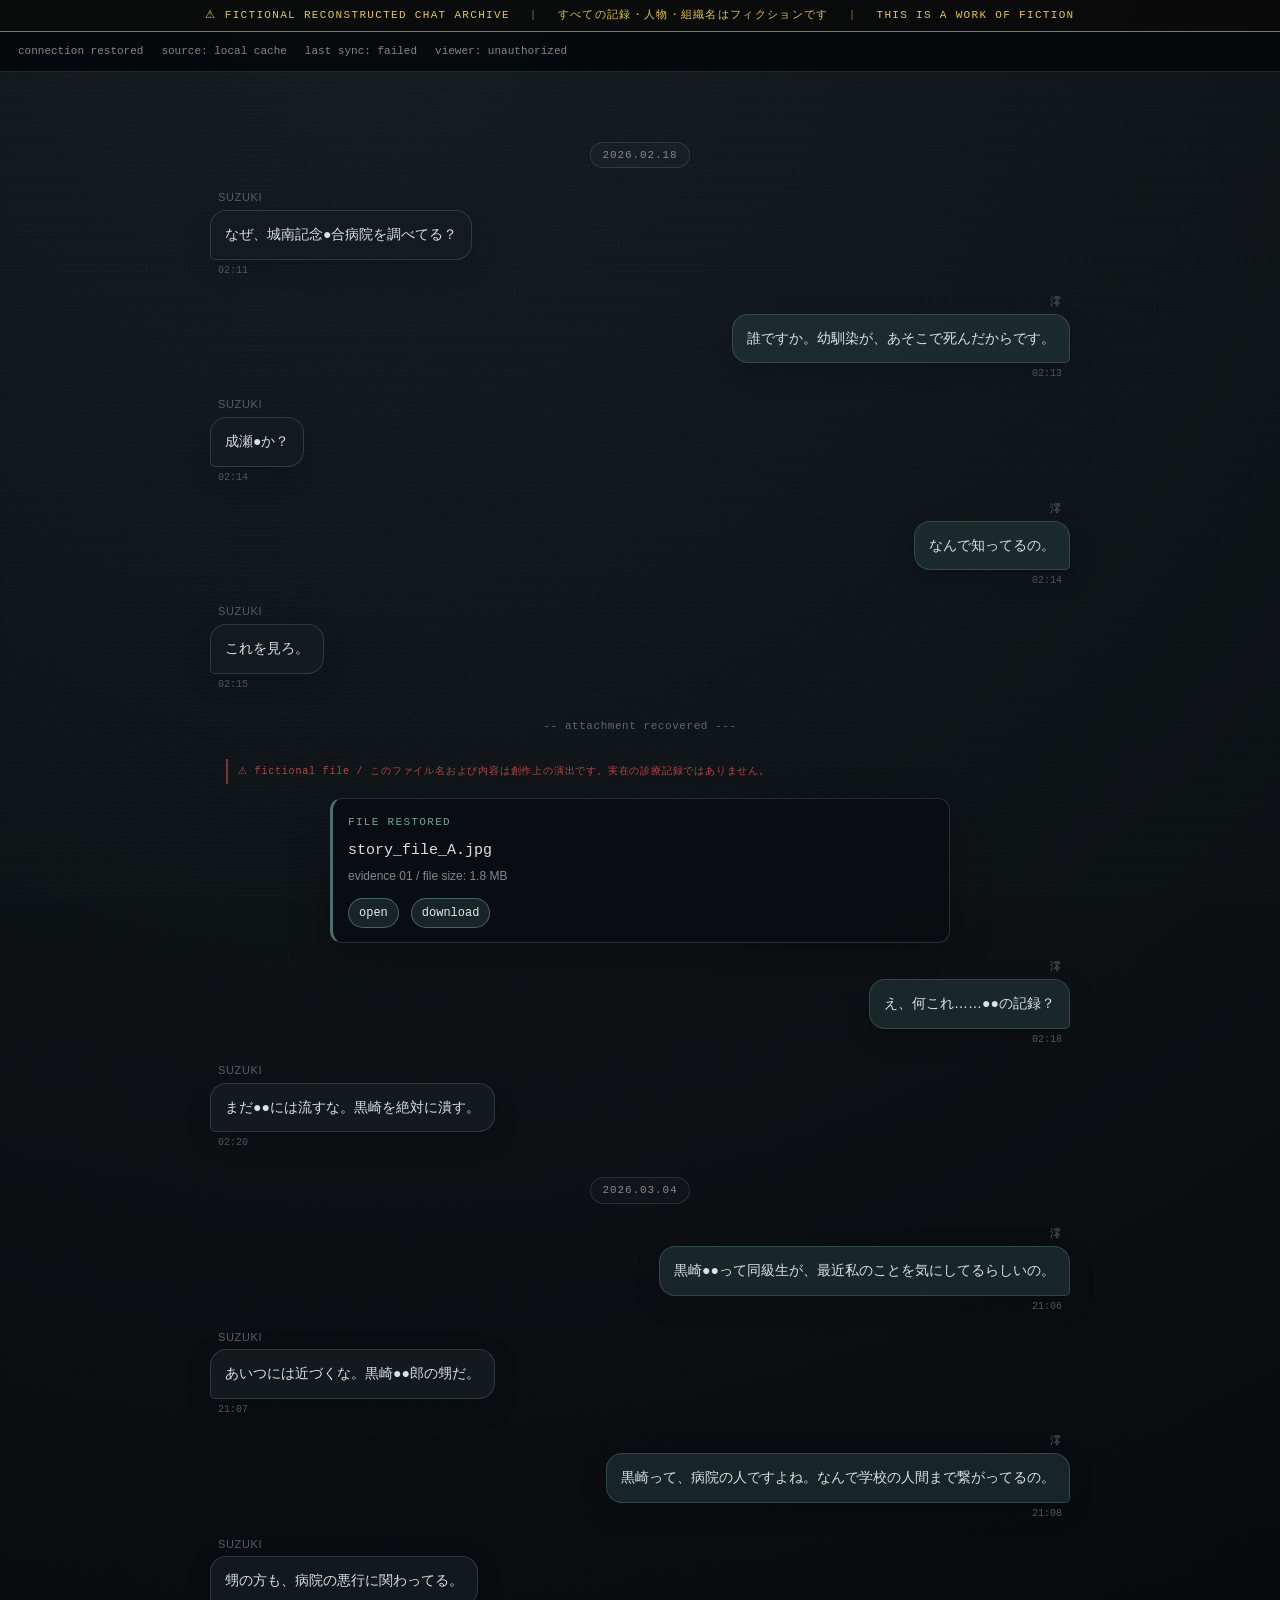
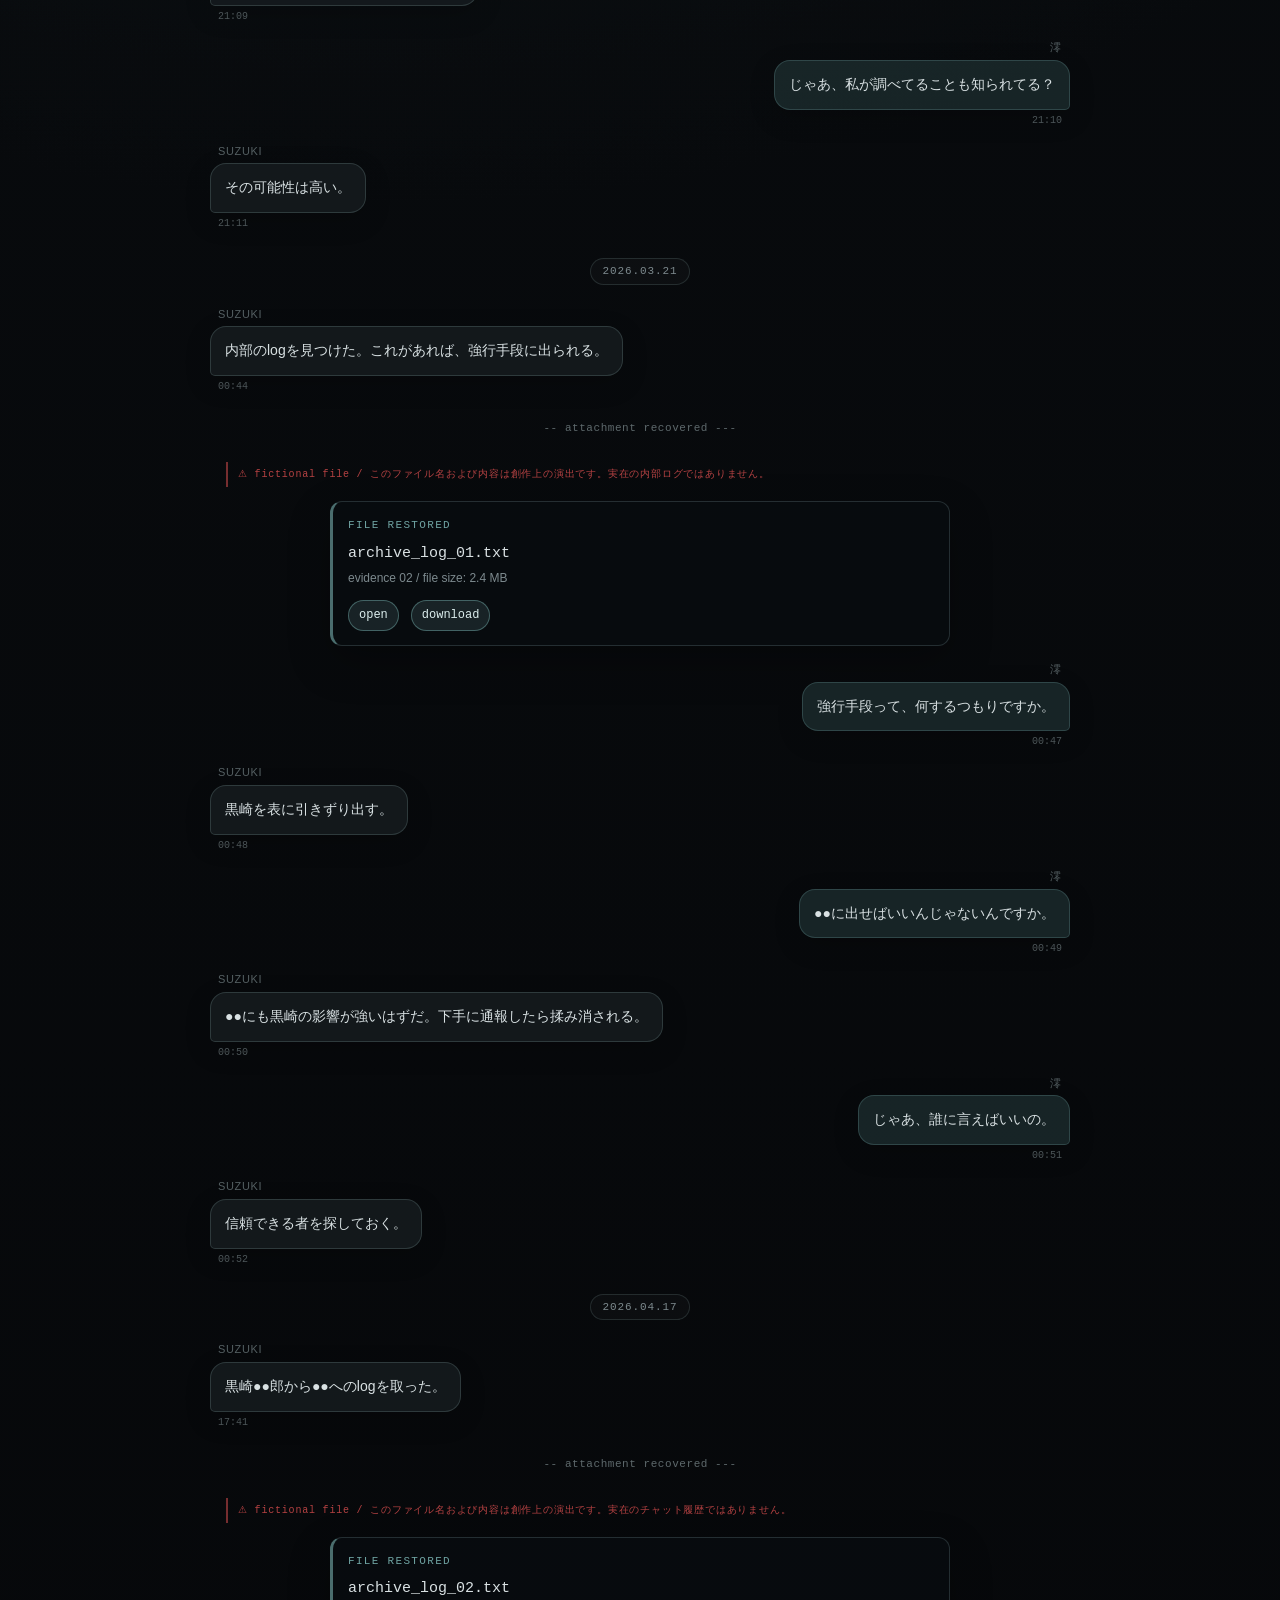
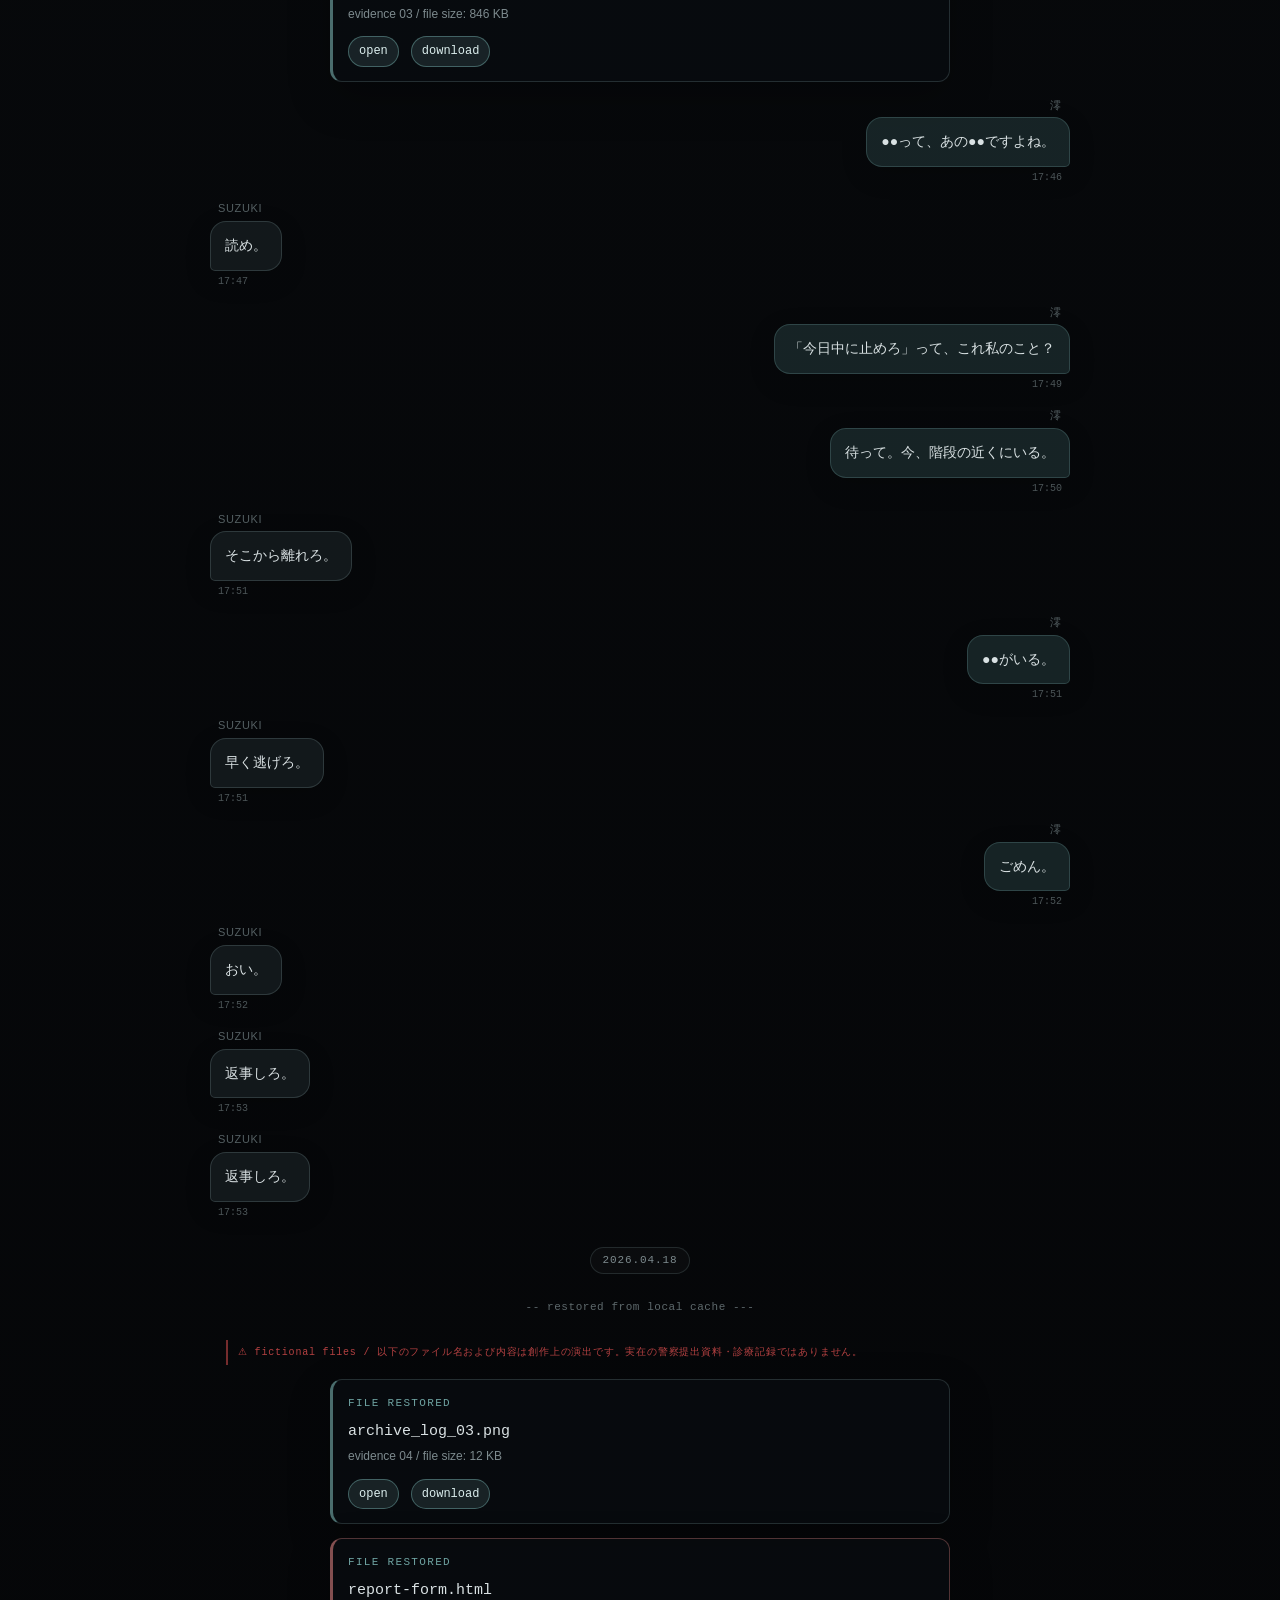
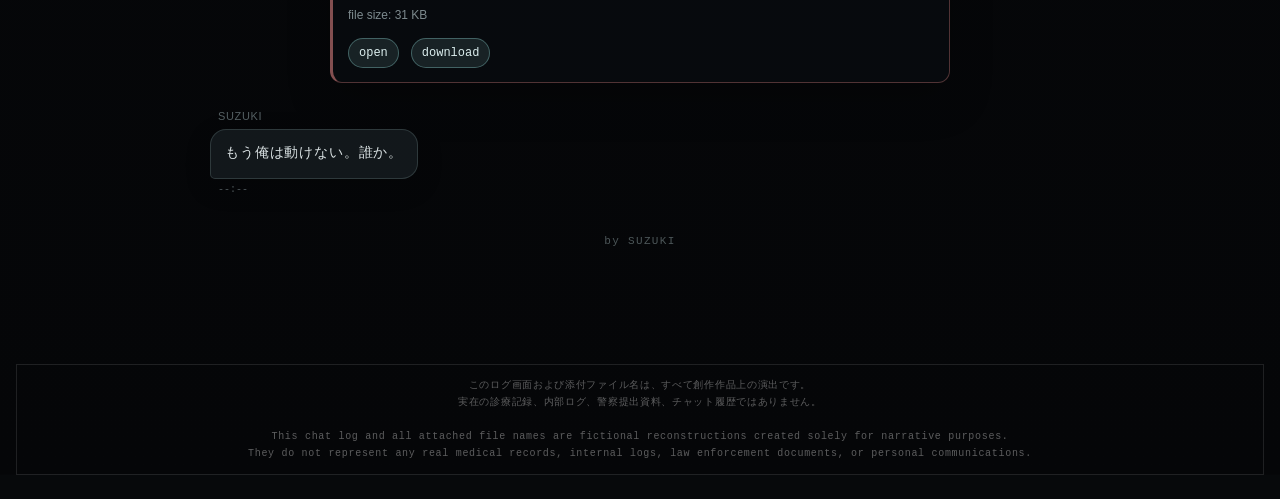
==== commit 813825ba: "Restore chat log and associated files Restored multiple files and messages in the chat log." ====
--- a/index.html
+++ b/index.html
@@ -401,265 +401,4 @@
 
   <script src="./script.js"></script>
 </body>
-</html>        <div class="name">澪</div>
-        <div class="bubble">誰ですか。幼馴染が、あそこで死んだからです。</div>
-        <div class="time">02:13</div>
-      </div>
-
-      <div class="msg left">
-        <div class="name">SUZUKI</div>
-        <div class="bubble">成瀬栞か？</div>
-        <div class="time">02:14</div>
-      </div>
-
-      <div class="msg right">
-        <div class="name">澪</div>
-        <div class="bubble">なんで知ってるの。</div>
-        <div class="time">02:14</div>
-      </div>
-
-      <div class="msg left">
-        <div class="name">SUZUKI</div>
-        <div class="bubble">これを見ろ。</div>
-        <div class="time">02:15</div>
-      </div>
-
-      <div class="system-fragment">-- attachment recovered ---</div>
-
-      <div class="file-card important">
-        <div class="file-label">FILE RESTORED</div>
-        <div class="file-name">naruse_0218_scan.jpg</div>
-        <div class="file-meta">evidence 01 / file size: 1.8 MB</div>
-        <div class="file-actions">
-          <a href="./naruse-record.html.png" target="_blank" rel="noopener noreferrer">open</a>
-          <a href="./naruse-record.html.png" download>download</a>
-        </div>
-      </div>
-
-      <div class="msg right">
-        <div class="name">澪</div>
-        <div class="bubble">え、何これ……栞の記録？</div>
-        <div class="time">02:18</div>
-      </div>
-
-      <div class="msg left">
-        <div class="name">SUZUKI</div>
-        <div class="bubble">まだ警察には流すな。黒崎を絶対に潰す。</div>
-        <div class="time">02:20</div>
-      </div>
-
-      <div class="date-tag">2026.03.04</div>
-
-      <div class="msg right">
-        <div class="name">澪</div>
-        <div class="bubble">黒崎蓮司って同級生が、最近私のことを気にしてるらしいの。</div>
-        <div class="time">21:06</div>
-      </div>
-
-      <div class="msg left">
-        <div class="name">SUZUKI</div>
-        <div class="bubble">あいつには近づくな。黒崎恒一郎の甥だ。</div>
-        <div class="time">21:07</div>
-      </div>
-
-      <div class="msg right">
-        <div class="name">澪</div>
-        <div class="bubble">黒崎って、病院の人ですよね。なんで学校の人間まで繋がってるの。</div>
-        <div class="time">21:08</div>
-      </div>
-
-      <div class="msg left">
-        <div class="name">SUZUKI</div>
-        <div class="bubble">甥の方も、病院の悪行に関わってる。</div>
-        <div class="time">21:09</div>
-      </div>
-
-      <div class="msg right">
-        <div class="name">澪</div>
-        <div class="bubble">じゃあ、私が調べてることも知られてる？</div>
-        <div class="time">21:10</div>
-      </div>
-
-      <div class="msg left">
-        <div class="name">SUZUKI</div>
-        <div class="bubble">その可能性は高い。</div>
-        <div class="time">21:11</div>
-      </div>
-
-      <div class="date-tag">2026.03.21</div>
-
-      <div class="msg left">
-        <div class="name">SUZUKI</div>
-        <div class="bubble">内部のlogを見つけた。これがあれば、強行手段に出られる。</div>
-        <div class="time">00:44</div>
-      </div>
-
-      <div class="system-fragment">-- attachment recovered ---</div>
-
-      <div class="file-card important">
-        <div class="file-label">FILE RESTORED</div>
-        <div class="file-name">hospital_admin_0117_log.txt</div>
-        <div class="file-meta">evidence 02 / file size: 2.4 MB</div>
-        <div class="file-actions">
-          <a href="./hospital-admin-log.html" target="_blank" rel="noopener noreferrer">open</a>
-          <a href="./hospital-admin-log.html" download>download</a>
-        </div>
-      </div>
-
-      <div class="msg right">
-        <div class="name">澪</div>
-        <div class="bubble">強行手段って、何するつもりですか。</div>
-        <div class="time">00:47</div>
-      </div>
-
-      <div class="msg left">
-        <div class="name">SUZUKI</div>
-        <div class="bubble">黒崎を表に引きずり出す。</div>
-        <div class="time">00:48</div>
-      </div>
-
-      <div class="msg right">
-        <div class="name">澪</div>
-        <div class="bubble">警察に出せばいいんじゃないんですか。</div>
-        <div class="time">00:49</div>
-      </div>
-
-      <div class="msg left">
-        <div class="name">SUZUKI</div>
-        <div class="bubble">警察にも黒崎の影響が強いはずだ。下手に通報したら揉み消される。</div>
-        <div class="time">00:50</div>
-      </div>
-
-      <div class="msg right">
-        <div class="name">澪</div>
-        <div class="bubble">じゃあ、誰に言えばいいの。</div>
-        <div class="time">00:51</div>
-      </div>
-
-      <div class="msg left">
-        <div class="name">SUZUKI</div>
-        <div class="bubble">信頼できる者を探しておく。</div>
-        <div class="time">00:52</div>
-      </div>
-
-      <div class="date-tag">2026.04.17</div>
-
-      <div class="msg left">
-        <div class="name">SUZUKI</div>
-        <div class="bubble">黒崎恒一郎から蓮司へのログを取った。</div>
-        <div class="time">17:41</div>
-      </div>
-
-      <div class="system-fragment">-- attachment recovered ---</div>
-
-      <div class="file-card important">
-        <div class="file-label">FILE RESTORED</div>
-        <div class="file-name">kurosaki_renji_0417_log.txt</div>
-        <div class="file-meta">evidence 03 / file size: 846 KB</div>
-        <div class="file-actions">
-          <a href="./renji-chat.html" target="_blank" rel="noopener noreferrer">open</a>
-          <a href="./renji-chat.html" download>download</a>
-        </div>
-      </div>
-
-      <div class="msg right">
-        <div class="name">澪</div>
-        <div class="bubble">蓮司って、あの蓮司ですよね。</div>
-        <div class="time">17:46</div>
-      </div>
-
-      <div class="msg left">
-        <div class="name">SUZUKI</div>
-        <div class="bubble">読め。</div>
-        <div class="time">17:47</div>
-      </div>
-
-      <div class="msg right">
-        <div class="name">澪</div>
-        <div class="bubble">「今日中に止めろ」って、これ私のこと？</div>
-        <div class="time">17:49</div>
-      </div>
-
-      <div class="msg right">
-        <div class="name">澪</div>
-        <div class="bubble">待って。今、階段の近くにいる。</div>
-        <div class="time">17:50</div>
-      </div>
-
-      <div class="msg left">
-        <div class="name">SUZUKI</div>
-        <div class="bubble">そこから離れろ。</div>
-        <div class="time">17:51</div>
-      </div>
-
-      <div class="msg right">
-        <div class="name">澪</div>
-        <div class="bubble">蓮司がいる。</div>
-        <div class="time">17:51</div>
-      </div>
-
-      <div class="msg left">
-        <div class="name">SUZUKI</div>
-        <div class="bubble">早く逃げろ。</div>
-        <div class="time">17:51</div>
-      </div>
-
-      <div class="msg right">
-        <div class="name">澪</div>
-        <div class="bubble">ごめん。</div>
-        <div class="time">17:52</div>
-      </div>
-
-      <div class="msg left">
-        <div class="name">SUZUKI</div>
-        <div class="bubble">おい。</div>
-        <div class="time">17:52</div>
-      </div>
-
-      <div class="msg left">
-        <div class="name">SUZUKI</div>
-        <div class="bubble">返事しろ。</div>
-        <div class="time">17:55</div>
-      </div>
-
-      <div class="msg left">
-        <div class="name">SUZUKI</div>
-        <div class="bubble">返事しろ。</div>
-        <div class="time">17:53</div>
-      </div>
-
-      <div class="date-tag">2026.04.18</div>
-
-      <div class="system-fragment">-- restored from local cache ---</div>
-
-      <div class="file-card important">
-        <div class="file-label">FILE RESTORED</div>
-        <div class="file-name">aizawa_order_0418.png</div>
-        <div class="file-meta">evidence 04 / file size: 12 KB</div>
-        <div class="file-actions">
-          <a href="./aizawa-note.png" target="_blank" rel="noopener noreferrer">open</a>
-          <a href="./aizawa-note.png" download>download</a>
-        </div>
-      </div>
-
-     <div class="file-card final">
-  <div class="file-label">FILE RESTORED</div>
-<div class="file-name">fictional_report_gate.html</div>
-  <div class="file-meta">file size: 31 KB</div>
-  <div class="file-actions">
-    <a href="https://bordover.netlify.app" target="_blank" rel="noopener noreferrer">open</a>
-  </div>
-</div>
-
-      <div class="msg left last">
-        <div class="name">SUZUKI</div>
-        <div class="bubble mono">もう俺は動けない。誰か。</div>
-        <div class="time">--:--</div>
-      </div>
-
-      <div class="signature">by SUZUKI</div>
-    </section>
-  </main>
- <script src="./script.js"></script>
-</body>
-</html>
+</html>        
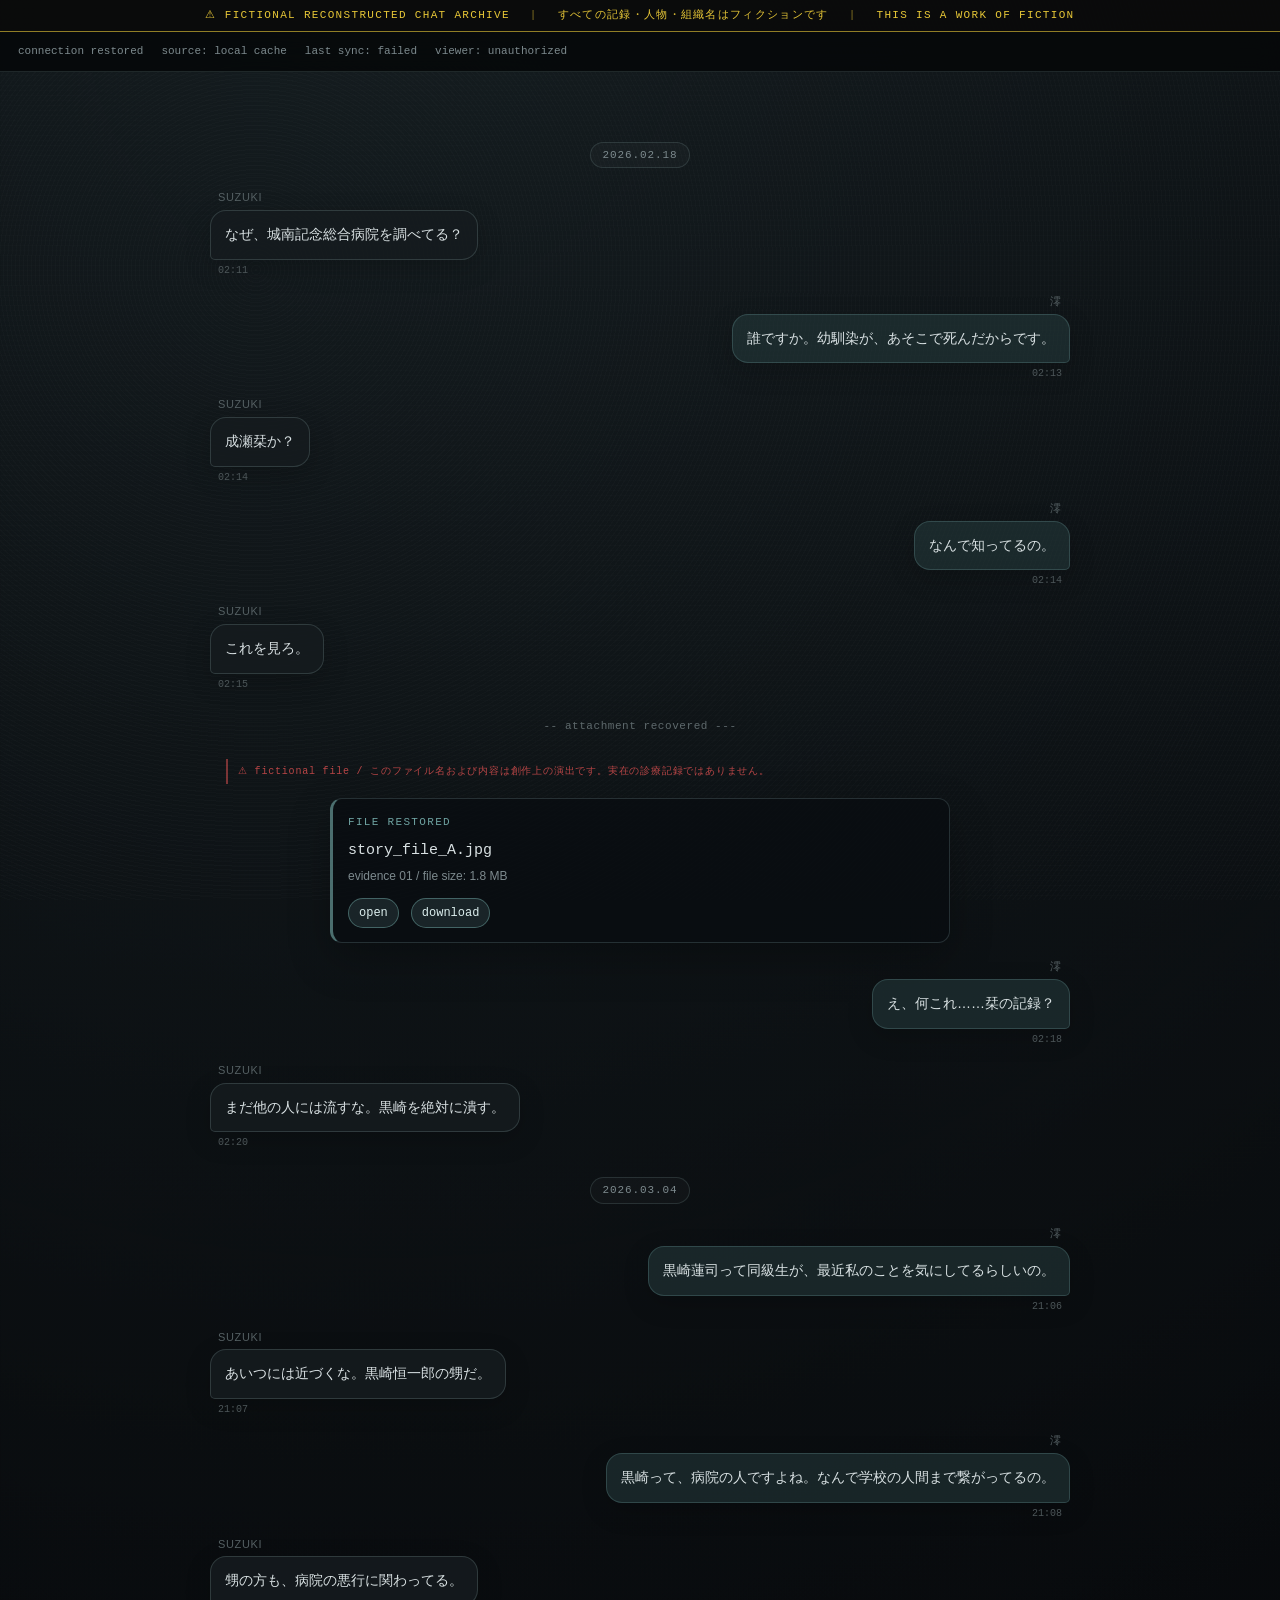
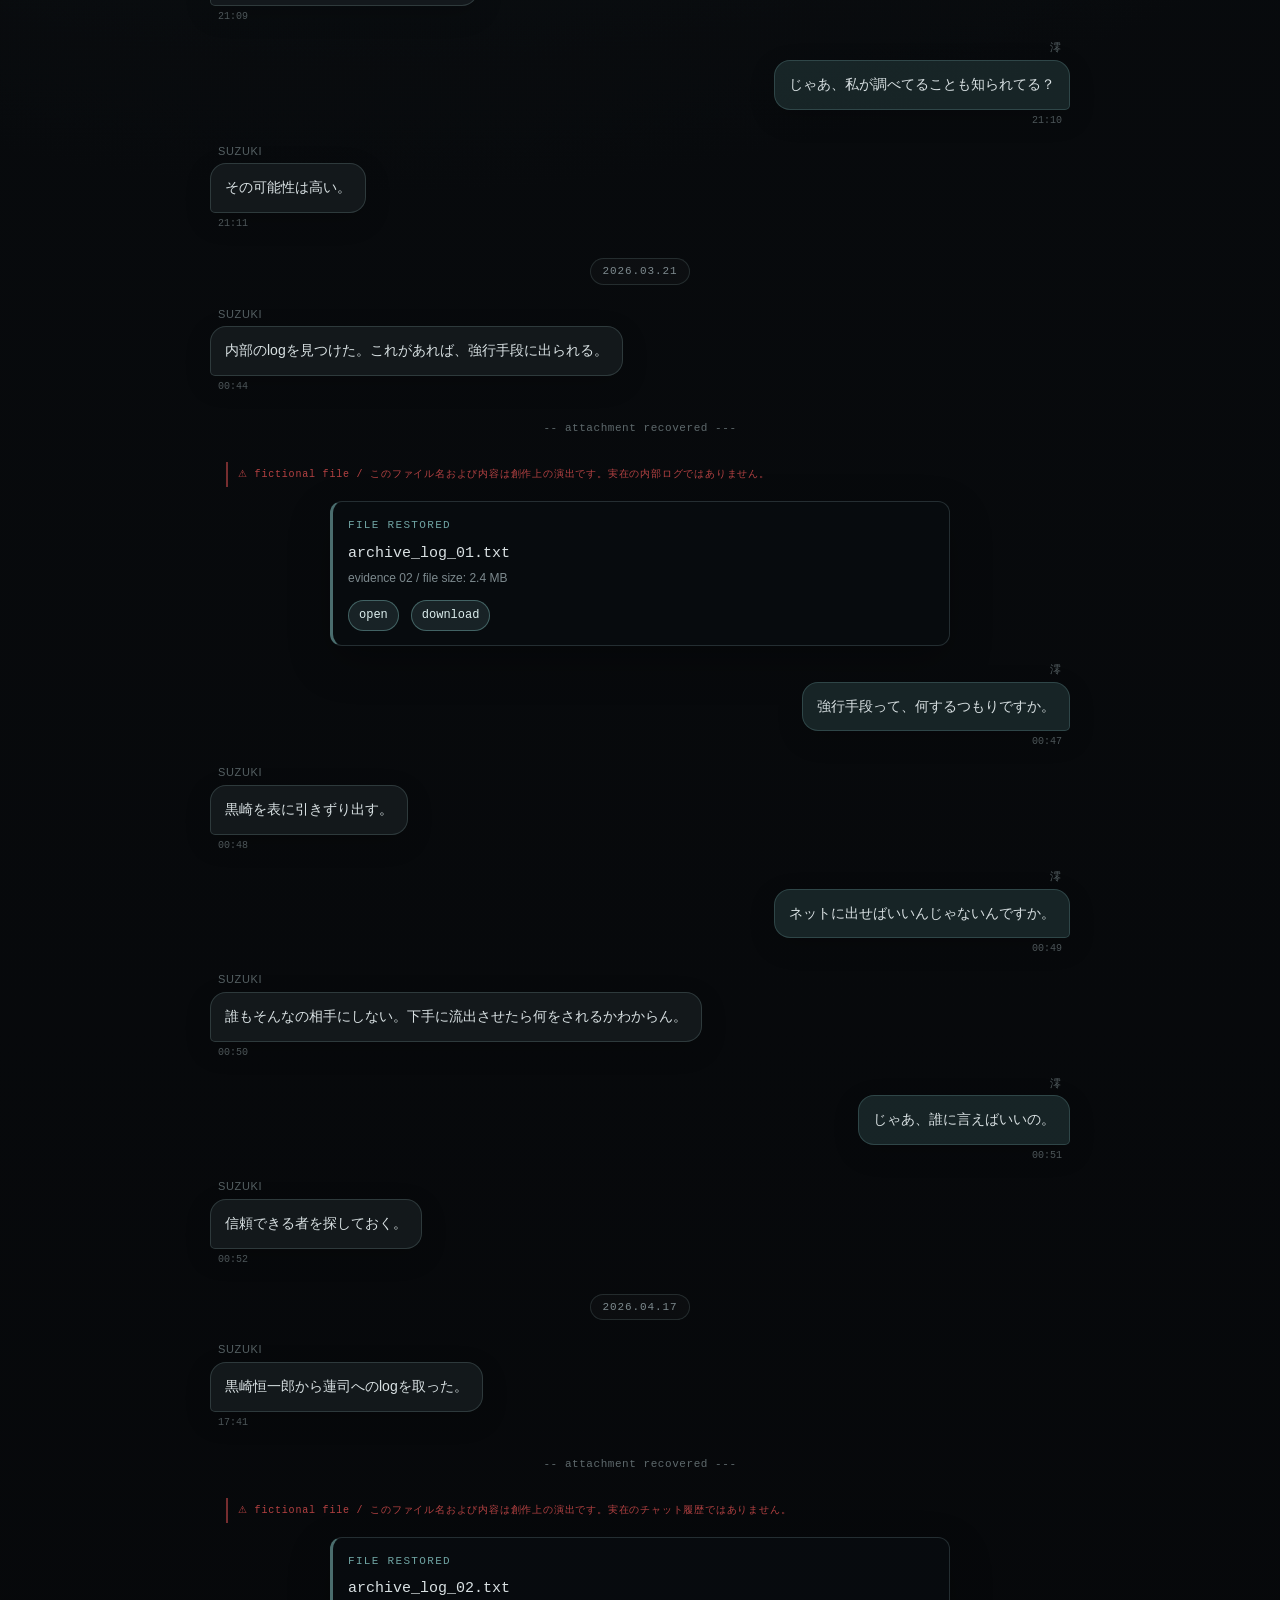
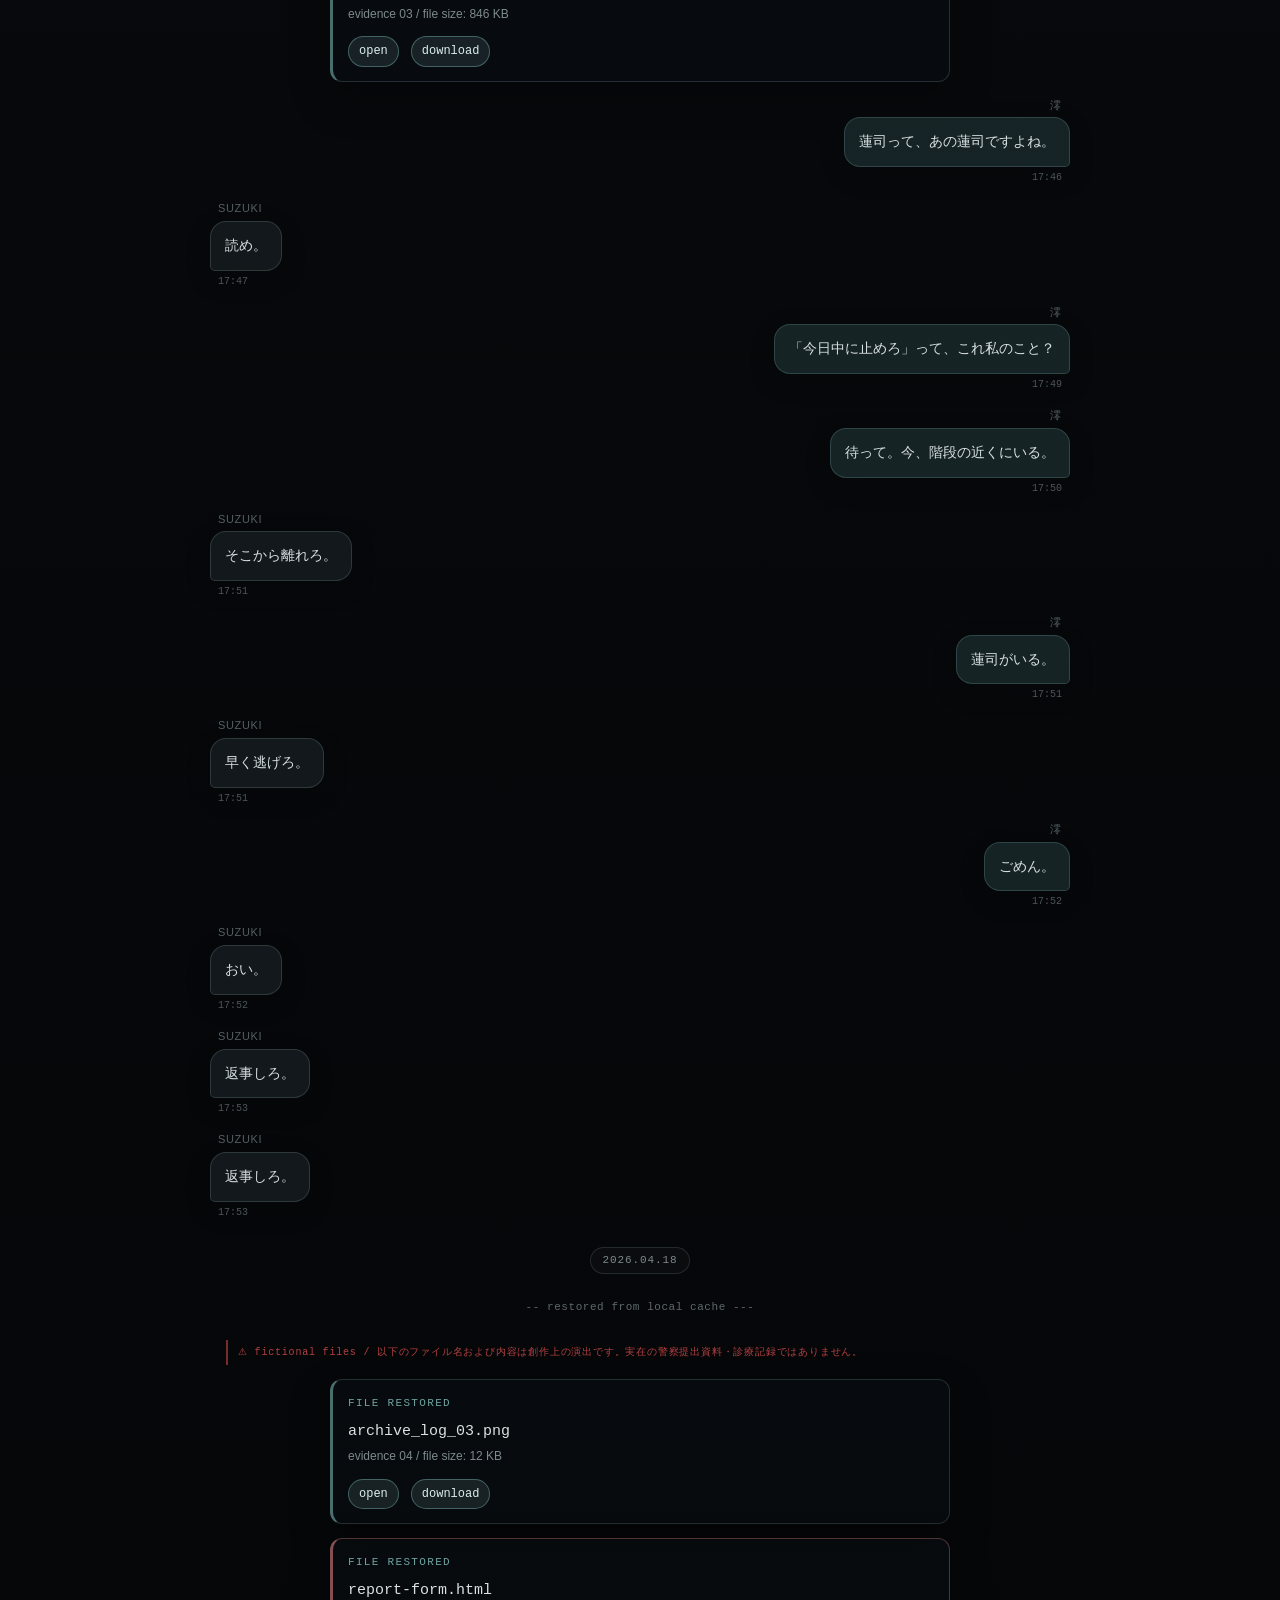
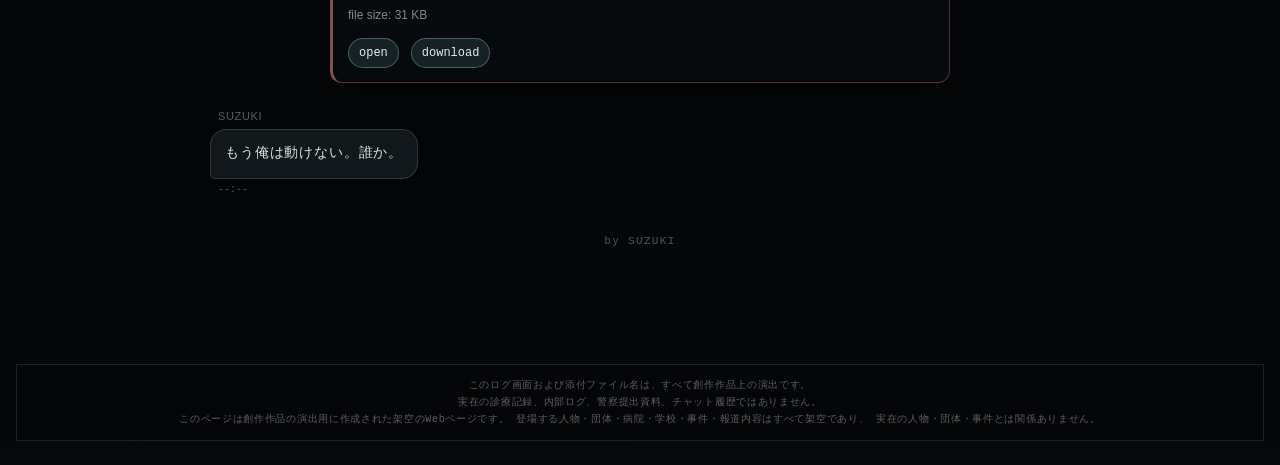
==== commit 392971b6: "Update dialogue text in index.html" ====
--- a/index.html
+++ b/index.html
@@ -93,7 +93,7 @@
       <div class="msg left">
         <div class="name">SUZUKI</div>
         <!-- 病院名：部分伏字 -->
-        <div class="bubble">なぜ、城南記念●合病院を調べてる？</div>
+        <div class="bubble">なぜ、城南記念総合病院を調べてる？</div>
         <div class="time">02:11</div>
       </div>
 
@@ -106,7 +106,7 @@
       <div class="msg left">
         <div class="name">SUZUKI</div>
         <!-- 氏名：部分伏字 -->
-        <div class="bubble">成瀬●か？</div>
+        <div class="bubble">成瀬栞か？</div>
         <div class="time">02:14</div>
       </div>
 
@@ -142,14 +142,14 @@
 
       <div class="msg right">
         <div class="name">澪</div>
-        <div class="bubble">え、何これ……●●の記録？</div>
+        <div class="bubble">え、何これ……栞の記録？</div>
         <div class="time">02:18</div>
       </div>
 
       <div class="msg left">
         <div class="name">SUZUKI</div>
         <!-- 人名：部分伏字 -->
-        <div class="bubble">まだ●●には流すな。黒崎を絶対に潰す。</div>
+        <div class="bubble">まだ他の人には流すな。黒崎を絶対に潰す。</div>
         <div class="time">02:20</div>
       </div>
 
@@ -158,13 +158,13 @@
       <div class="msg right">
         <div class="name">澪</div>
         <!-- 人名：部分伏字 -->
-        <div class="bubble">黒崎●●って同級生が、最近私のことを気にしてるらしいの。</div>
+        <div class="bubble">黒崎蓮司って同級生が、最近私のことを気にしてるらしいの。</div>
         <div class="time">21:06</div>
       </div>
 
       <div class="msg left">
         <div class="name">SUZUKI</div>
-        <div class="bubble">あいつには近づくな。黒崎●●郎の甥だ。</div>
+        <div class="bubble">あいつには近づくな。黒崎恒一郎の甥だ。</div>
         <div class="time">21:07</div>
       </div>
 
@@ -233,14 +233,14 @@
       <div class="msg right">
         <div class="name">澪</div>
         <!-- 警察ワード：部分伏字 -->
-        <div class="bubble">●●に出せばいいんじゃないんですか。</div>
+        <div class="bubble">ネットに出せばいいんじゃないんですか。</div>
         <div class="time">00:49</div>
       </div>
 
       <div class="msg left">
         <div class="name">SUZUKI</div>
         <!-- 警察ワード：部分伏字 -->
-        <div class="bubble">●●にも黒崎の影響が強いはずだ。下手に通報したら揉み消される。</div>
+        <div class="bubble">誰もそんなの相手にしない。下手に流出させたら何をされるかわからん。</div>
         <div class="time">00:50</div>
       </div>
 
@@ -261,7 +261,7 @@
       <div class="msg left">
         <div class="name">SUZUKI</div>
         <!-- 人名：部分伏字 -->
-        <div class="bubble">黒崎●●郎から●●へのlogを取った。</div>
+        <div class="bubble">黒崎恒一郎から蓮司へのlogを取った。</div>
         <div class="time">17:41</div>
       </div>
 
@@ -285,7 +285,7 @@
 
       <div class="msg right">
         <div class="name">澪</div>
-        <div class="bubble">●●って、あの●●ですよね。</div>
+        <div class="bubble">蓮司って、あの蓮司ですよね。</div>
         <div class="time">17:46</div>
       </div>
 
@@ -315,7 +315,7 @@
 
       <div class="msg right">
         <div class="name">澪</div>
-        <div class="bubble">●●がいる。</div>
+        <div class="bubble">蓮司がいる。</div>
         <div class="time">17:51</div>
       </div>
 
@@ -394,9 +394,9 @@
   <footer id="fiction-footer">
     このログ画面および添付ファイル名は、すべて創作作品上の演出です。<br>
     実在の診療記録、内部ログ、警察提出資料、チャット履歴ではありません。<br>
-    <br>
-    This chat log and all attached file names are fictional reconstructions created solely for narrative purposes.<br>
-    They do not represent any real medical records, internal logs, law enforcement documents, or personal communications.
+  このページは創作作品の演出用に作成された架空のWebページです。
+  登場する人物・団体・病院・学校・事件・報道内容はすべて架空であり、
+  実在の人物・団体・事件とは関係ありません。
   </footer>
 
   <script src="./script.js"></script>
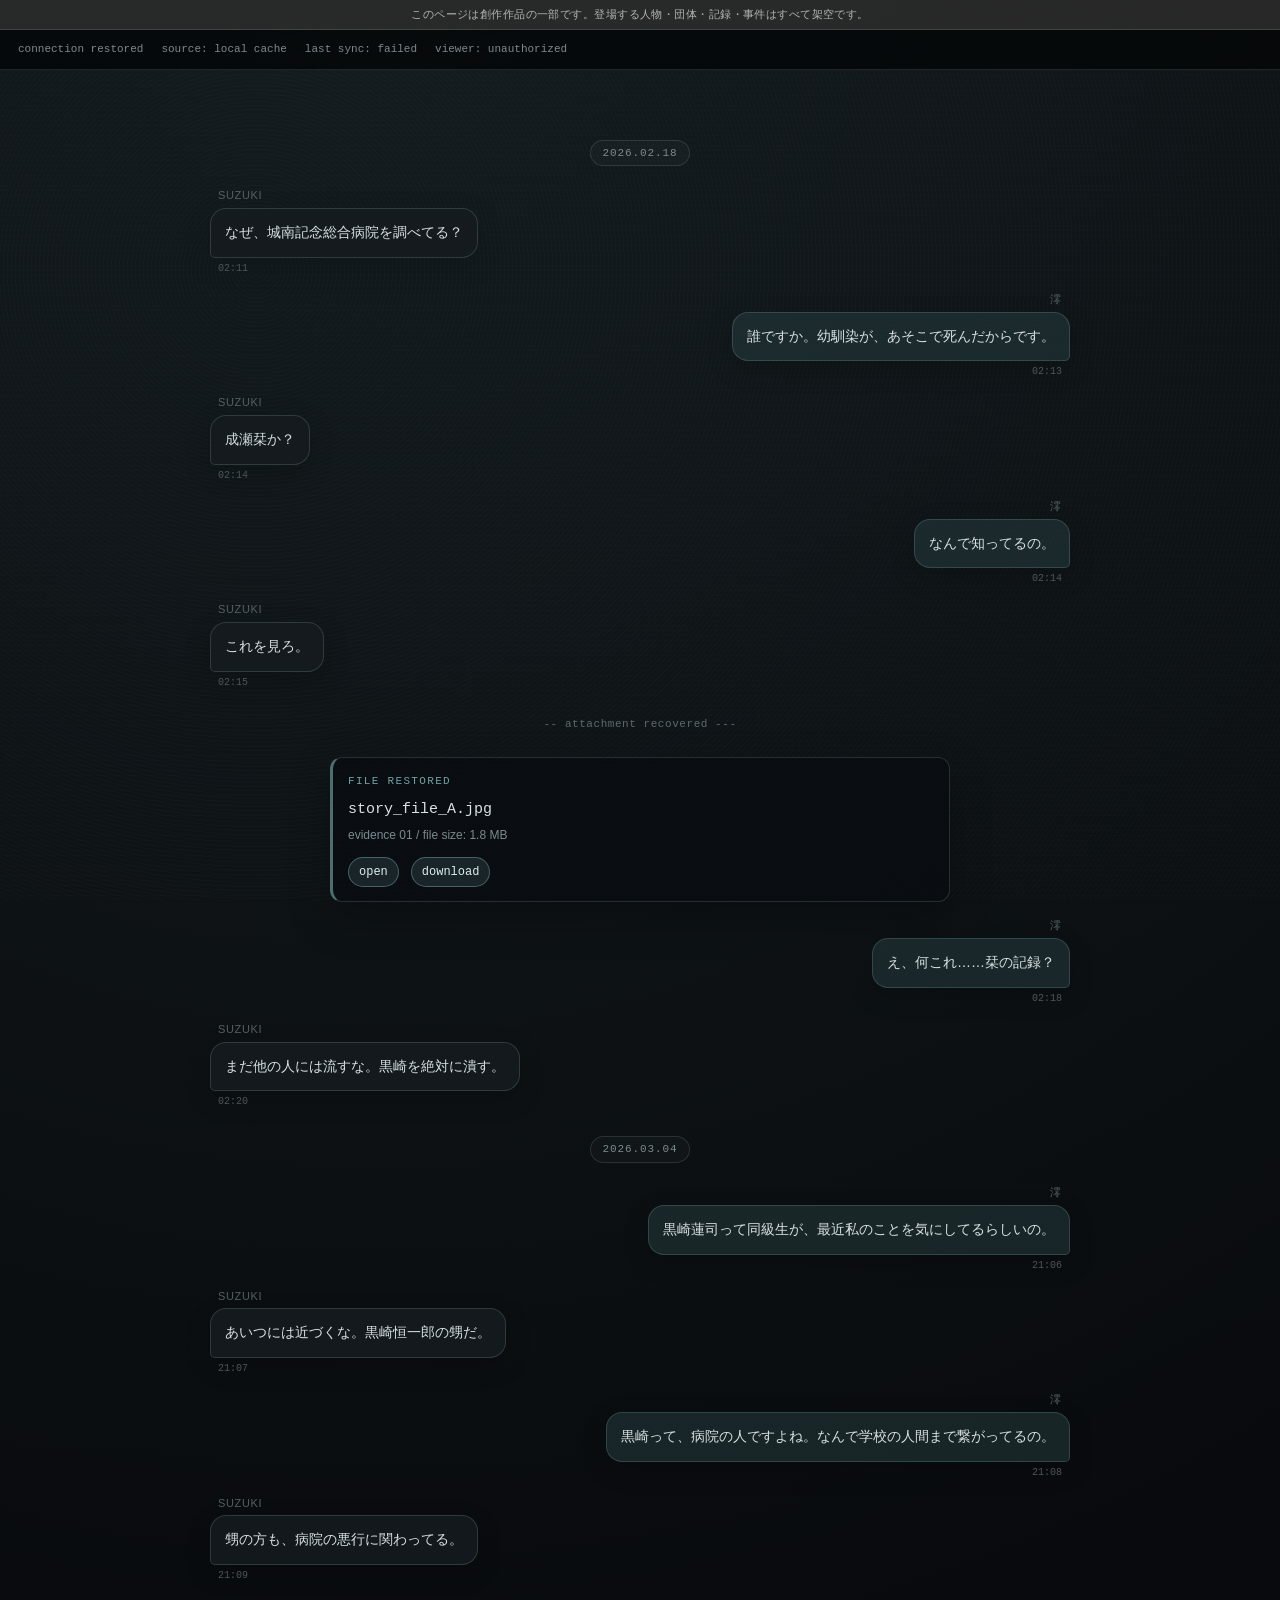
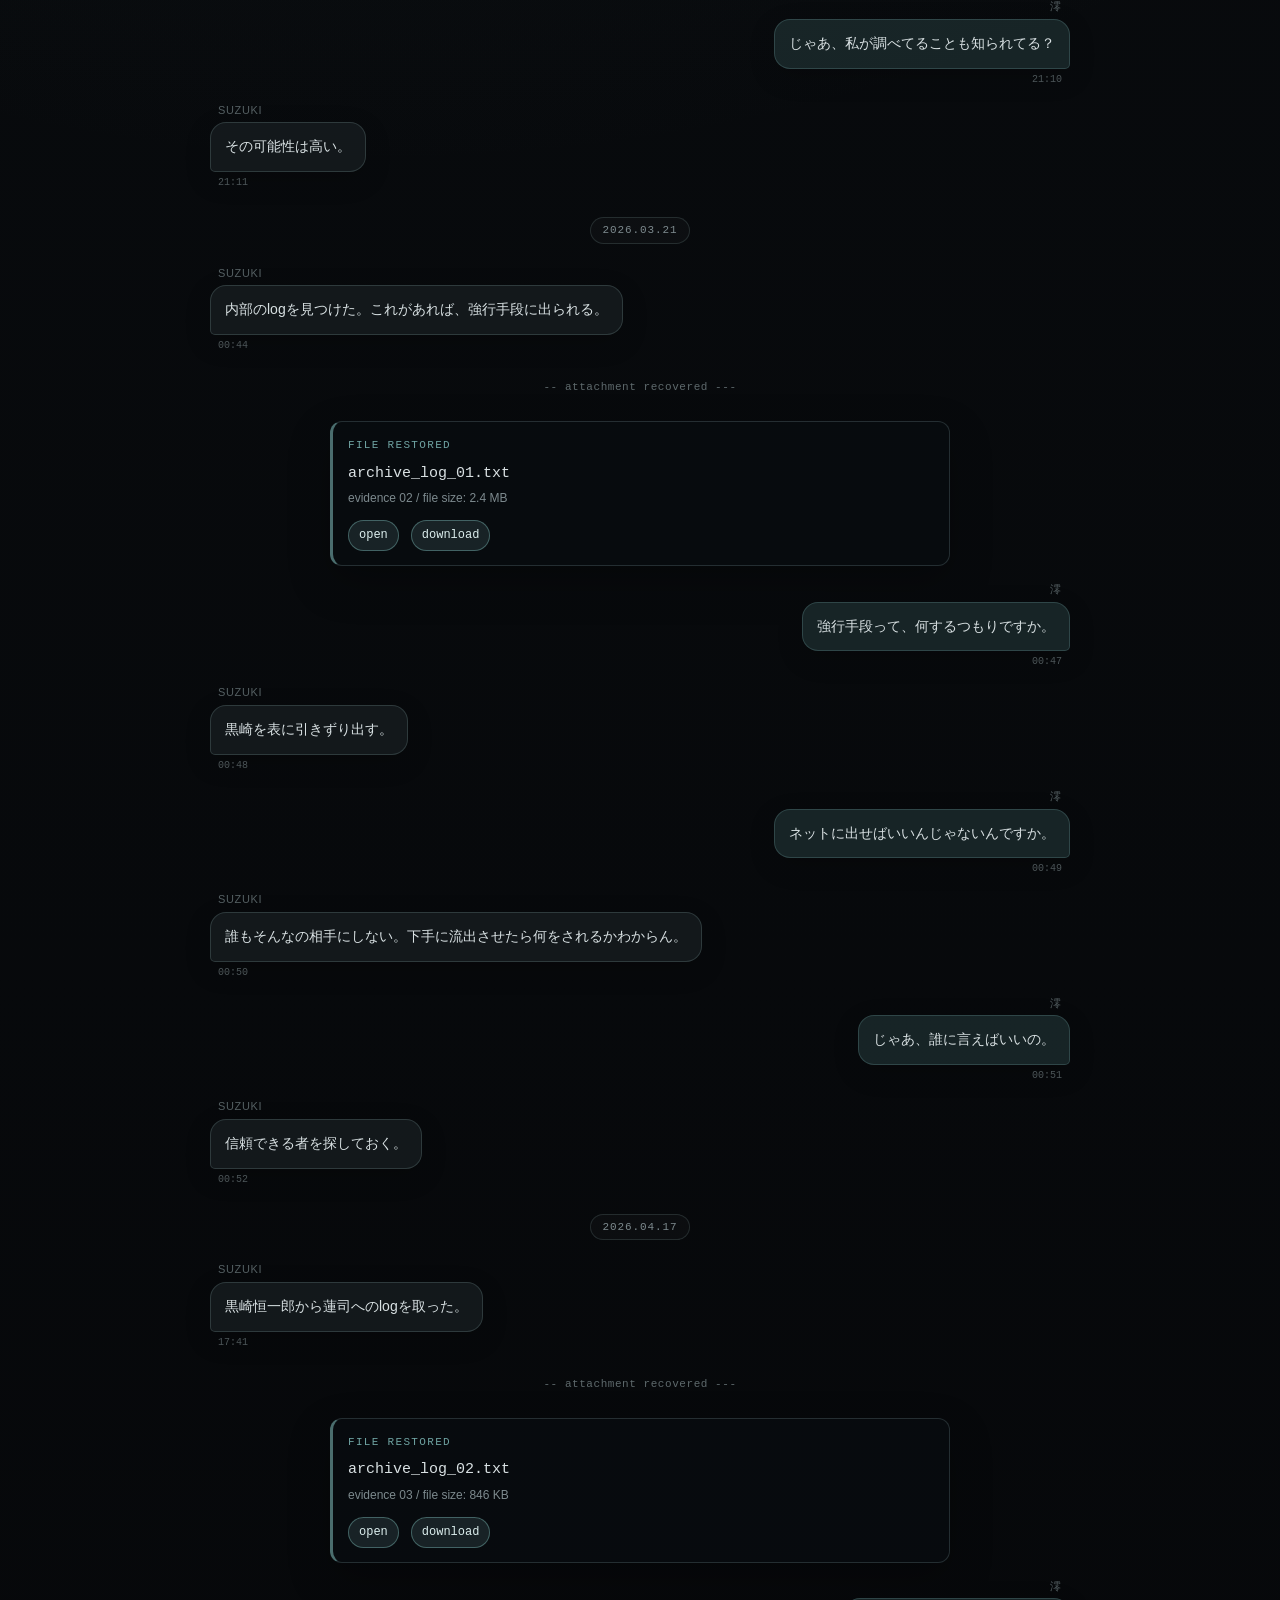
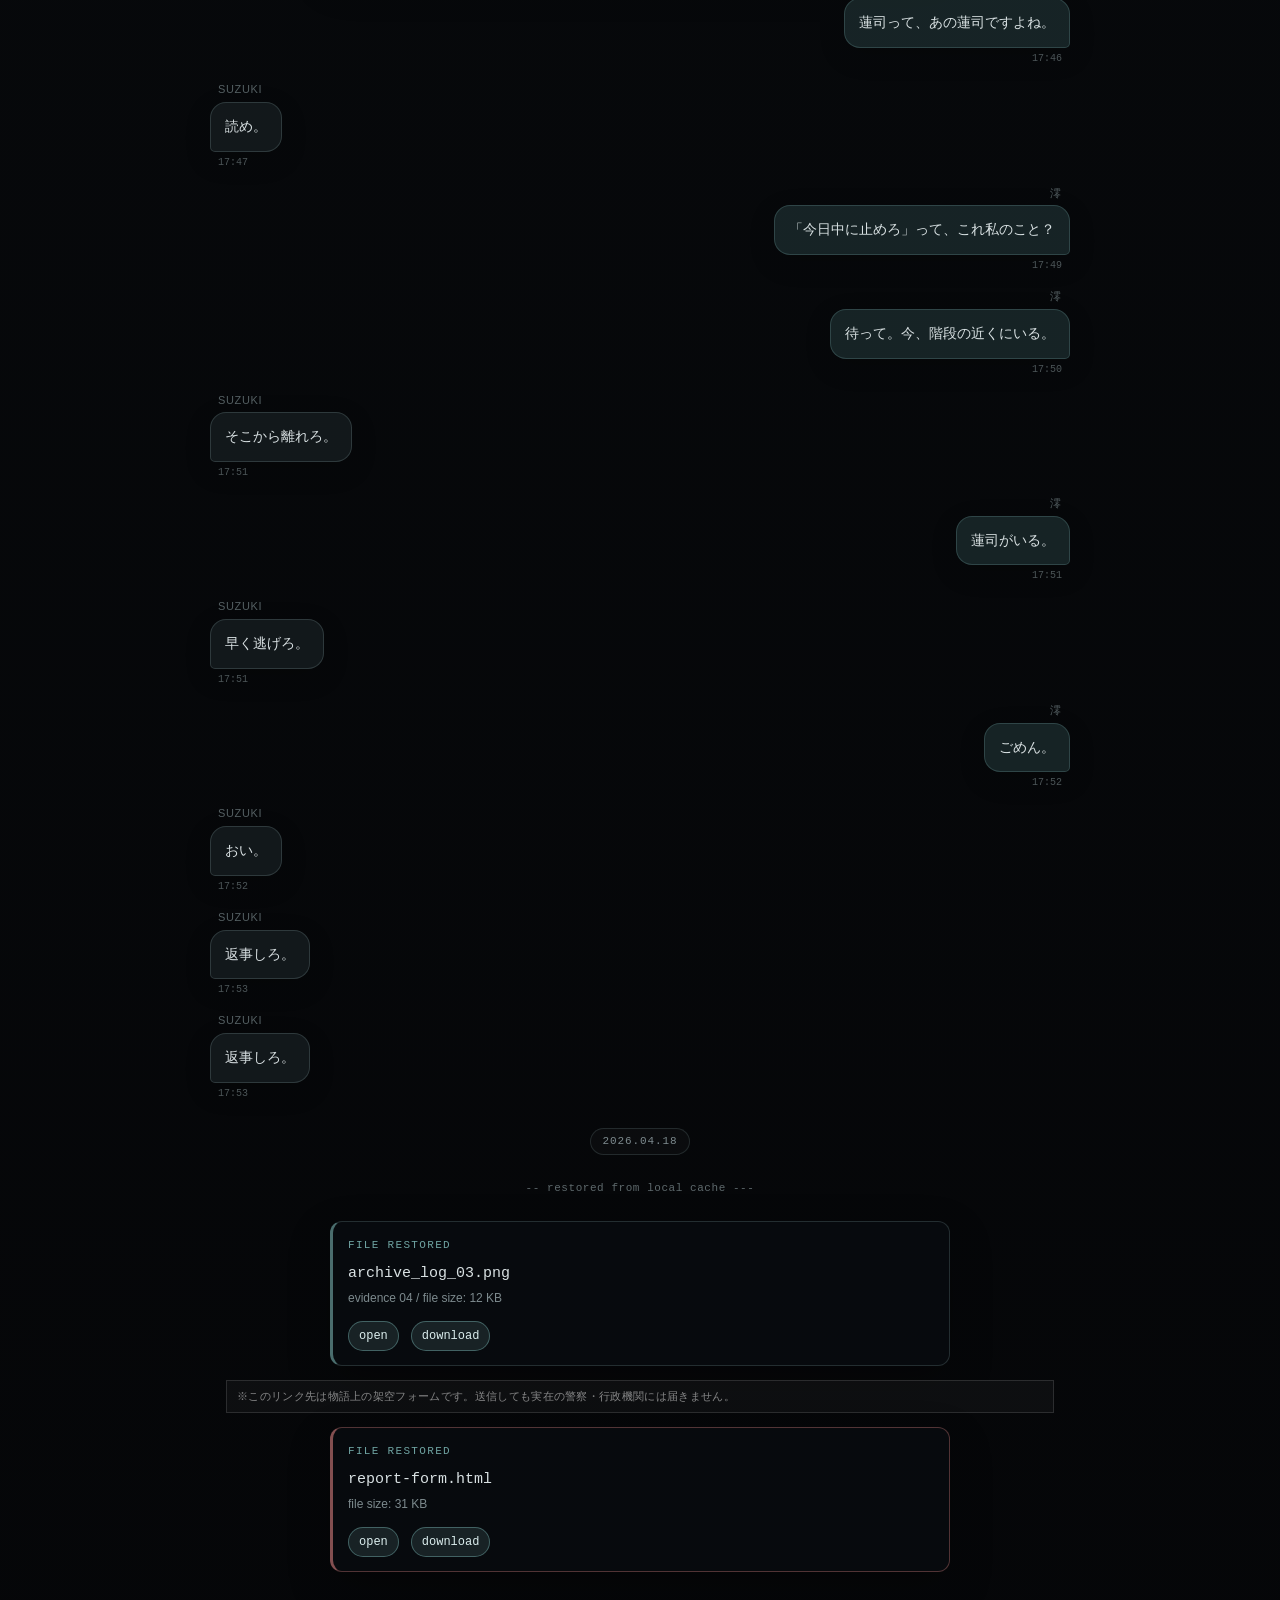
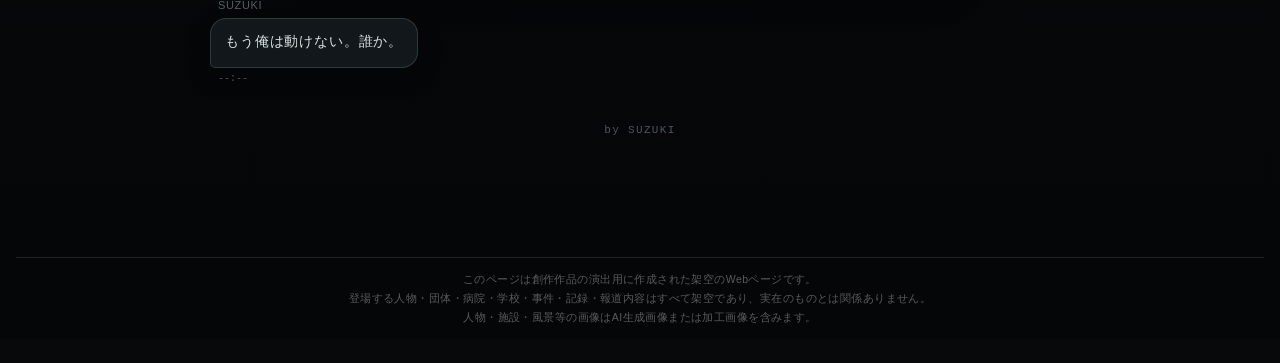
==== commit 4d2a4f6a: "Update index.html" ====
--- a/index.html
+++ b/index.html
@@ -6,69 +6,74 @@
   <title>cache restored</title>
   <meta name="description" content="restored local cache" />
   <link rel="stylesheet" href="./styles.css" />
+
   <style>
-    /* ── Fiction notice fixed banner ── */
-    #fiction-banner {
+    /* ─────────────────────────────
+      共通フィクション表記
+      ※全ページで統一する固定ヘッダー
+    ───────────────────────────── */
+    #fiction-notice {
       position: fixed;
       top: 0;
       left: 0;
       right: 0;
       z-index: 9999;
-      background: rgba(10, 10, 10, 0.92);
-      border-bottom: 1px solid rgba(255, 220, 60, 0.55);
-      color: rgba(255, 220, 60, 0.9);
-      font-family: 'Courier New', Courier, monospace;
+      background: rgba(42, 42, 42, 0.96);
+      border-bottom: 1px solid rgba(255, 255, 255, 0.12);
+      color: rgba(235, 235, 235, 0.72);
+      font-family: -apple-system, BlinkMacSystemFont, "Noto Sans JP", "Hiragino Sans", "Yu Gothic", sans-serif;
       font-size: 11px;
-      letter-spacing: 0.12em;
-      text-transform: uppercase;
+      font-weight: 400;
+      letter-spacing: 0.04em;
       text-align: center;
-      padding: 6px 16px;
+      padding: 6px 14px;
+      line-height: 1.5;
       pointer-events: none;
       user-select: none;
     }
-    #fiction-banner span {
-      opacity: 0.55;
-      margin: 0 12px;
+
+    body {
+      padding-top: 30px;
     }
 
-    /* push body content below fixed banner */
-    body { padding-top: 32px; }
-
-    /* ── Inline disclaimer above attachments ── */
-    .attachment-disclaimer {
-      margin: 8px 16px 4px;
-      padding: 5px 10px;
-      border-left: 2px solid rgba(255, 90, 90, 0.45);
-      font-family: 'Courier New', Courier, monospace;
-      font-size: 10px;
-      color: rgba(255, 90, 90, 0.7);
-      letter-spacing: 0.08em;
-      line-height: 1.5;
+    /* ─────────────────────────────
+      最終フォーム直前のみ強めの補足
+      ※通報・送信に直結する箇所だけ明確化
+    ───────────────────────────── */
+    .final-form-note {
+      margin: 10px 16px 6px;
+      padding: 7px 10px;
+      border: 1px solid rgba(180, 180, 180, 0.18);
+      background: rgba(255, 255, 255, 0.035);
+      color: rgba(220, 220, 220, 0.58);
+      font-family: -apple-system, BlinkMacSystemFont, "Noto Sans JP", "Hiragino Sans", "Yu Gothic", sans-serif;
+      font-size: 10.5px;
+      line-height: 1.6;
+      letter-spacing: 0.03em;
     }
 
-    /* ── Footer disclaimer ── */
+    /* ─────────────────────────────
+      共通フッター
+      ※画像AI生成・架空性を一括表記
+    ───────────────────────────── */
     #fiction-footer {
-      margin: 40px 16px 24px;
+      margin: 44px 16px 24px;
       padding: 12px 16px;
-      border: 1px solid rgba(180, 180, 180, 0.15);
-      font-family: 'Courier New', Courier, monospace;
-      font-size: 10px;
-      color: rgba(180, 180, 180, 0.5);
-      letter-spacing: 0.07em;
-      line-height: 1.7;
+      border-top: 1px solid rgba(180, 180, 180, 0.14);
+      font-family: -apple-system, BlinkMacSystemFont, "Noto Sans JP", "Hiragino Sans", "Yu Gothic", sans-serif;
+      font-size: 10.5px;
+      color: rgba(190, 190, 190, 0.46);
+      letter-spacing: 0.04em;
+      line-height: 1.8;
       text-align: center;
     }
   </style>
 </head>
+
 <body>
 
-  <!-- ① 固定帯バナー（P0追加） -->
-  <div id="fiction-banner">
-    ⚠ fictional reconstructed chat archive
-    <span>|</span>
-    すべての記録・人物・組織名はフィクションです
-    <span>|</span>
-    this is a work of fiction
+  <div id="fiction-notice">
+    このページは創作作品の一部です。登場する人物・団体・記録・事件はすべて架空です。
   </div>
 
   <div id="boot" class="boot-screen">
@@ -92,7 +97,6 @@
 
       <div class="msg left">
         <div class="name">SUZUKI</div>
-        <!-- 病院名：部分伏字 -->
         <div class="bubble">なぜ、城南記念総合病院を調べてる？</div>
         <div class="time">02:11</div>
       </div>
@@ -105,7 +109,6 @@
 
       <div class="msg left">
         <div class="name">SUZUKI</div>
-        <!-- 氏名：部分伏字 -->
         <div class="bubble">成瀬栞か？</div>
         <div class="time">02:14</div>
       </div>
@@ -124,14 +127,8 @@
 
       <div class="system-fragment">-- attachment recovered ---</div>
 
-      <!-- ② 添付直上：免責文 -->
-      <div class="attachment-disclaimer">
-        ⚠ fictional file / このファイル名および内容は創作上の演出です。実在の診療記録ではありません。
-      </div>
-
       <div class="file-card important">
         <div class="file-label">FILE RESTORED</div>
-        <!-- ③ ファイル名変更 -->
         <div class="file-name">story_file_A.jpg</div>
         <div class="file-meta">evidence 01 / file size: 1.8 MB</div>
         <div class="file-actions">
@@ -148,7 +145,6 @@
 
       <div class="msg left">
         <div class="name">SUZUKI</div>
-        <!-- 人名：部分伏字 -->
         <div class="bubble">まだ他の人には流すな。黒崎を絶対に潰す。</div>
         <div class="time">02:20</div>
       </div>
@@ -157,7 +153,6 @@
 
       <div class="msg right">
         <div class="name">澪</div>
-        <!-- 人名：部分伏字 -->
         <div class="bubble">黒崎蓮司って同級生が、最近私のことを気にしてるらしいの。</div>
         <div class="time">21:06</div>
       </div>
@@ -202,14 +197,8 @@
 
       <div class="system-fragment">-- attachment recovered ---</div>
 
-      <!-- ② 添付直上：免責文 -->
-      <div class="attachment-disclaimer">
-        ⚠ fictional file / このファイル名および内容は創作上の演出です。実在の内部ログではありません。
-      </div>
-
       <div class="file-card important">
         <div class="file-label">FILE RESTORED</div>
-        <!-- ③ ファイル名変更 -->
         <div class="file-name">archive_log_01.txt</div>
         <div class="file-meta">evidence 02 / file size: 2.4 MB</div>
         <div class="file-actions">
@@ -232,14 +221,12 @@
 
       <div class="msg right">
         <div class="name">澪</div>
-        <!-- 警察ワード：部分伏字 -->
         <div class="bubble">ネットに出せばいいんじゃないんですか。</div>
         <div class="time">00:49</div>
       </div>
 
       <div class="msg left">
         <div class="name">SUZUKI</div>
-        <!-- 警察ワード：部分伏字 -->
         <div class="bubble">誰もそんなの相手にしない。下手に流出させたら何をされるかわからん。</div>
         <div class="time">00:50</div>
       </div>
@@ -260,21 +247,14 @@
 
       <div class="msg left">
         <div class="name">SUZUKI</div>
-        <!-- 人名：部分伏字 -->
         <div class="bubble">黒崎恒一郎から蓮司へのlogを取った。</div>
         <div class="time">17:41</div>
       </div>
 
       <div class="system-fragment">-- attachment recovered ---</div>
 
-      <!-- ② 添付直上：免責文 -->
-      <div class="attachment-disclaimer">
-        ⚠ fictional file / このファイル名および内容は創作上の演出です。実在のチャット履歴ではありません。
-      </div>
-
       <div class="file-card important">
         <div class="file-label">FILE RESTORED</div>
-        <!-- ③ ファイル名変更 -->
         <div class="file-name">archive_log_02.txt</div>
         <div class="file-meta">evidence 03 / file size: 846 KB</div>
         <div class="file-actions">
@@ -353,14 +333,8 @@
 
       <div class="system-fragment">-- restored from local cache ---</div>
 
-      <!-- ② 添付直上：免責文（2点まとめて） -->
-      <div class="attachment-disclaimer">
-        ⚠ fictional files / 以下のファイル名および内容は創作上の演出です。実在の警察提出資料・診療記録ではありません。
-      </div>
-
       <div class="file-card important">
         <div class="file-label">FILE RESTORED</div>
-        <!-- ③ ファイル名変更 -->
         <div class="file-name">archive_log_03.png</div>
         <div class="file-meta">evidence 04 / file size: 12 KB</div>
         <div class="file-actions">
@@ -369,6 +343,10 @@
         </div>
       </div>
 
+      <div class="final-form-note">
+        ※このリンク先は物語上の架空フォームです。送信しても実在の警察・行政機関には届きません。
+      </div>
+
       <div class="file-card final">
         <div class="file-label">FILE RESTORED</div>
         <div class="file-name">report-form.html</div>
@@ -390,15 +368,12 @@
     </section>
   </main>
 
-  <!-- ④ フッター免責文 -->
   <footer id="fiction-footer">
-    このログ画面および添付ファイル名は、すべて創作作品上の演出です。<br>
-    実在の診療記録、内部ログ、警察提出資料、チャット履歴ではありません。<br>
-  このページは創作作品の演出用に作成された架空のWebページです。
-  登場する人物・団体・病院・学校・事件・報道内容はすべて架空であり、
-  実在の人物・団体・事件とは関係ありません。
+    このページは創作作品の演出用に作成された架空のWebページです。<br>
+    登場する人物・団体・病院・学校・事件・記録・報道内容はすべて架空であり、実在のものとは関係ありません。<br>
+    人物・施設・風景等の画像はAI生成画像または加工画像を含みます。
   </footer>
 
   <script src="./script.js"></script>
 </body>
-</html>        
+</html>
